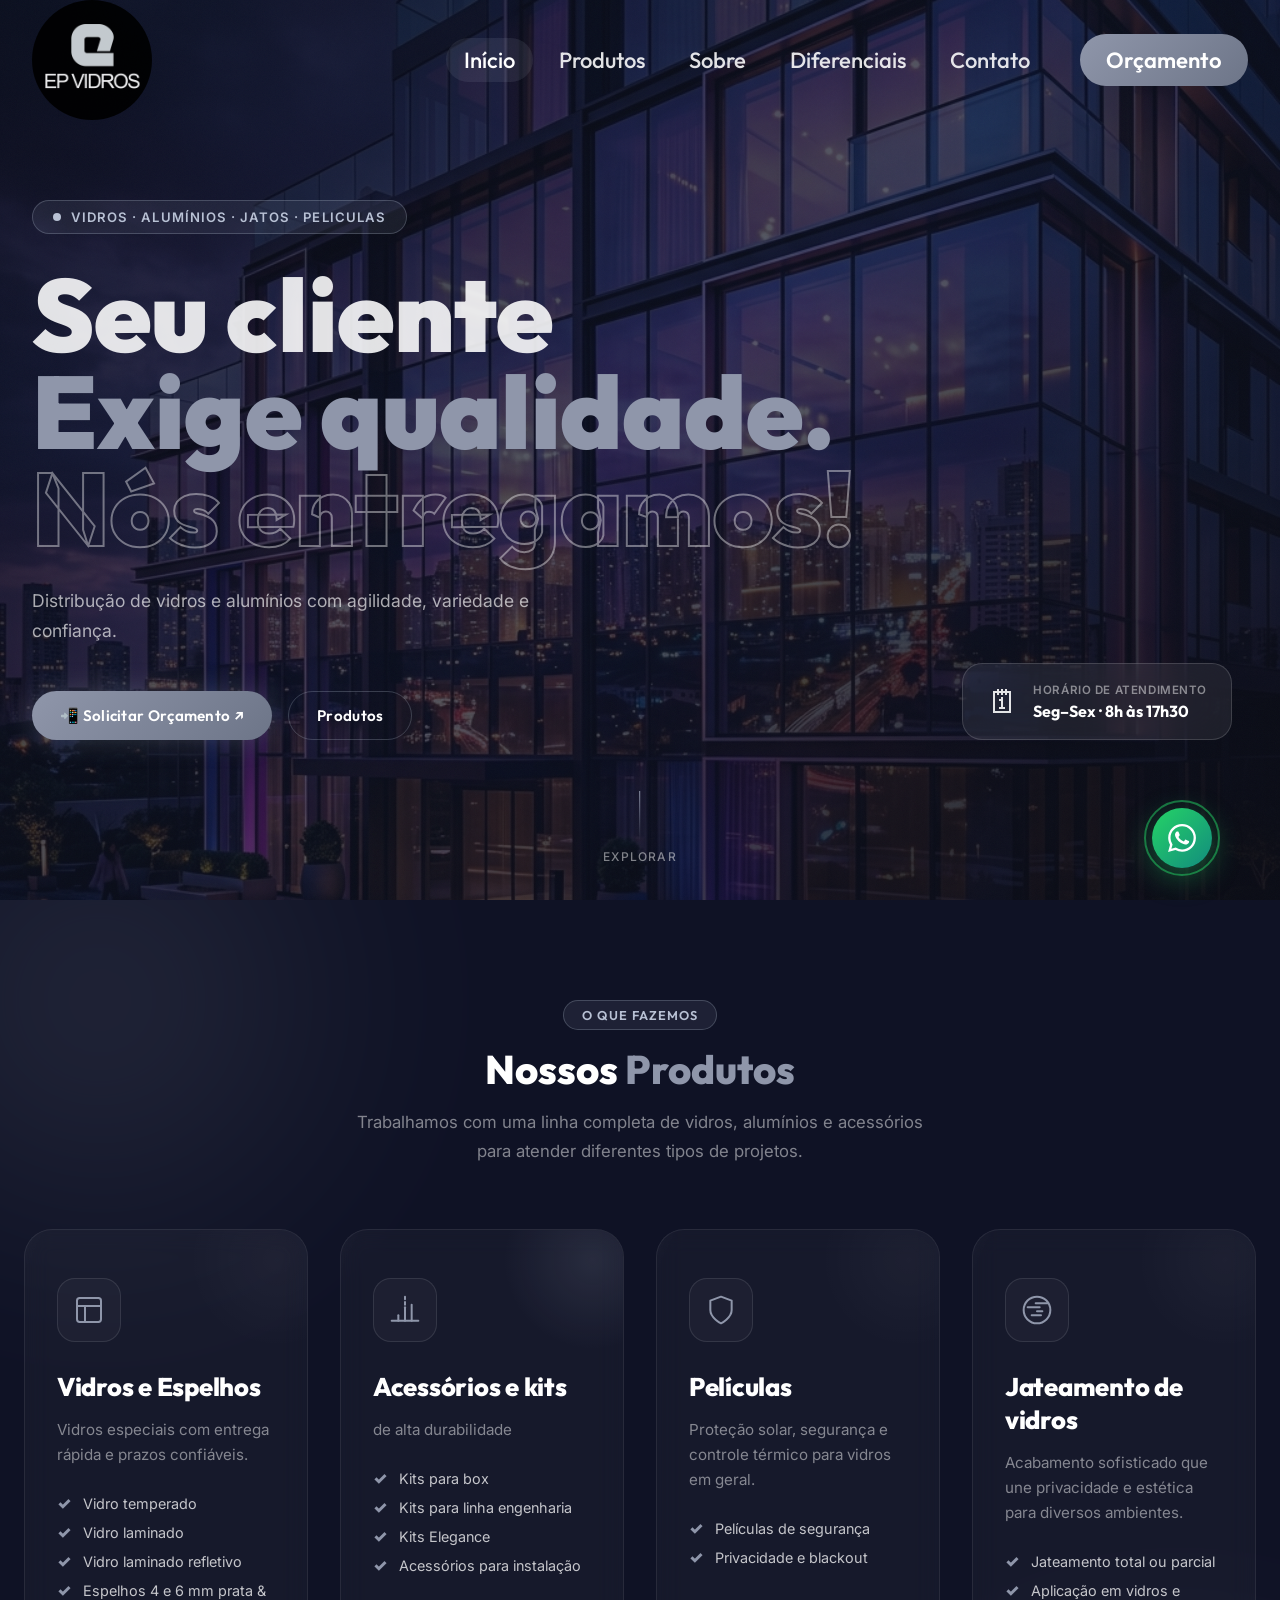
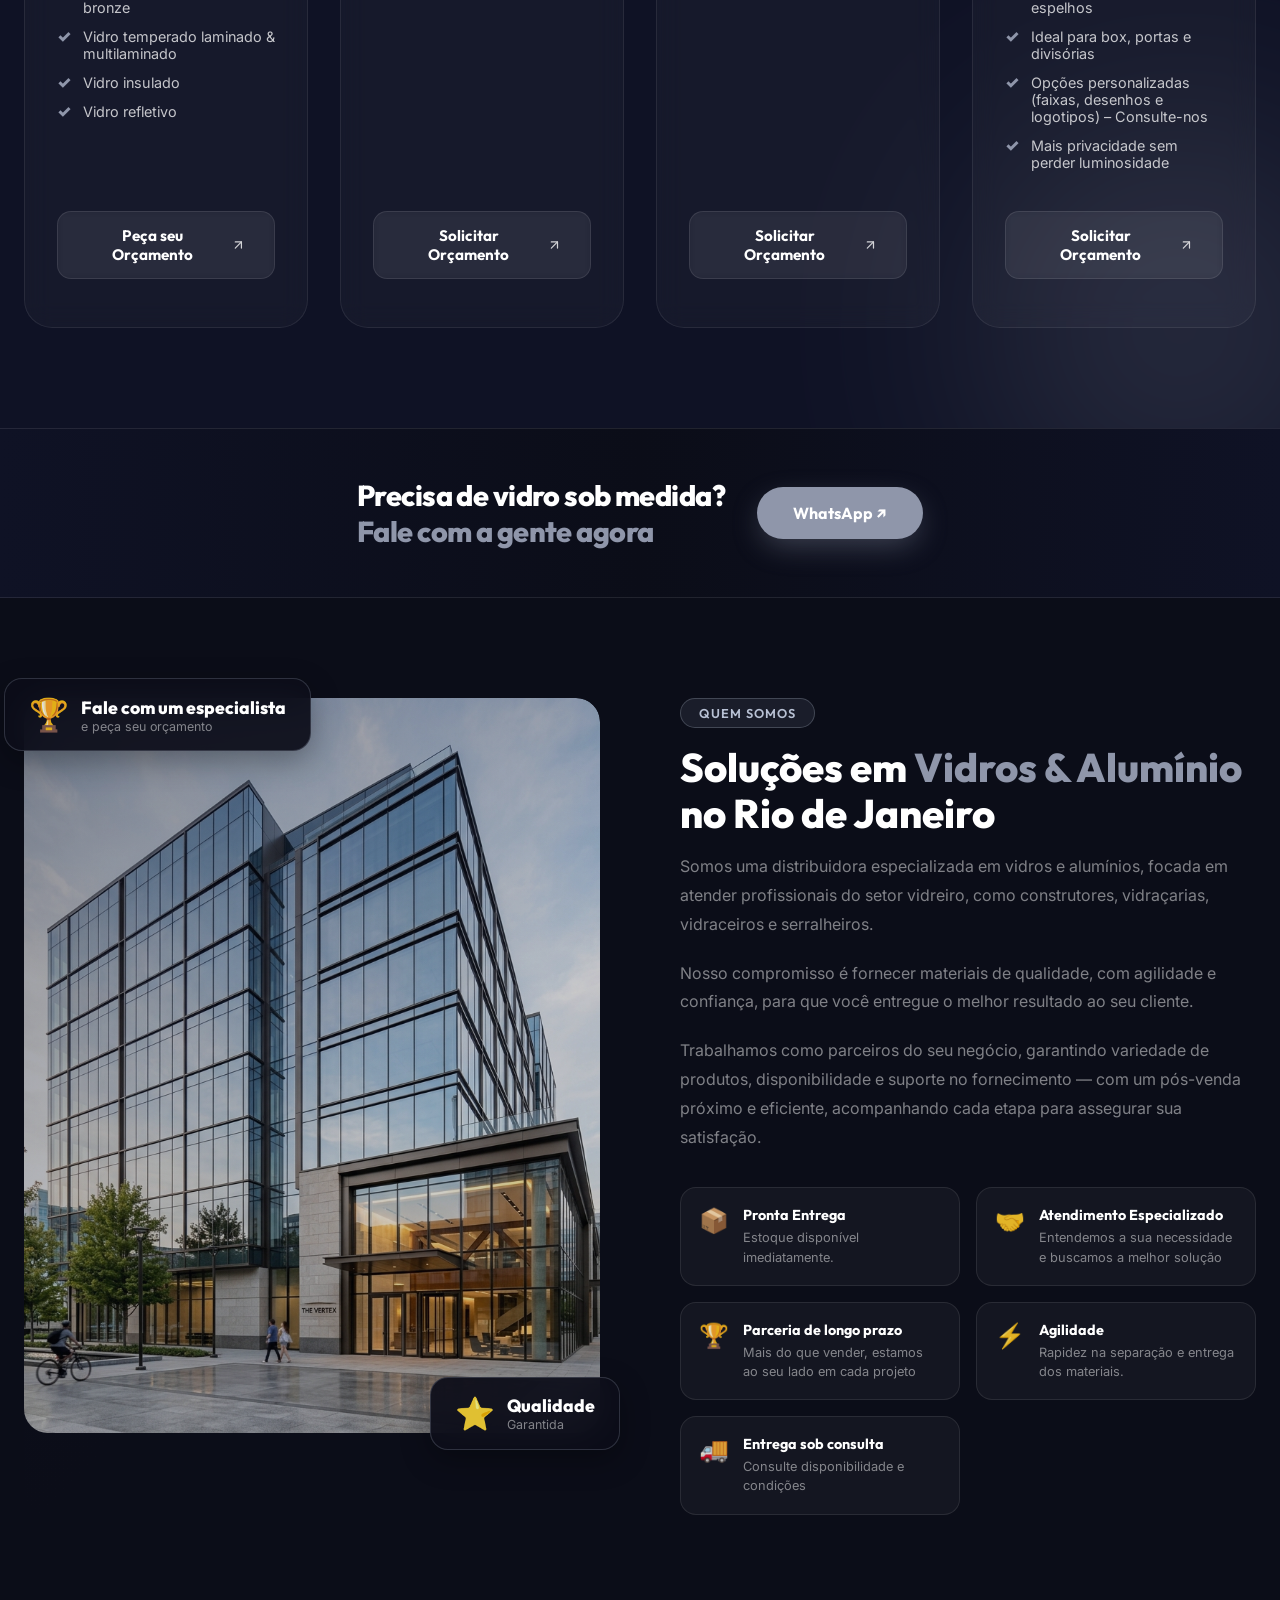
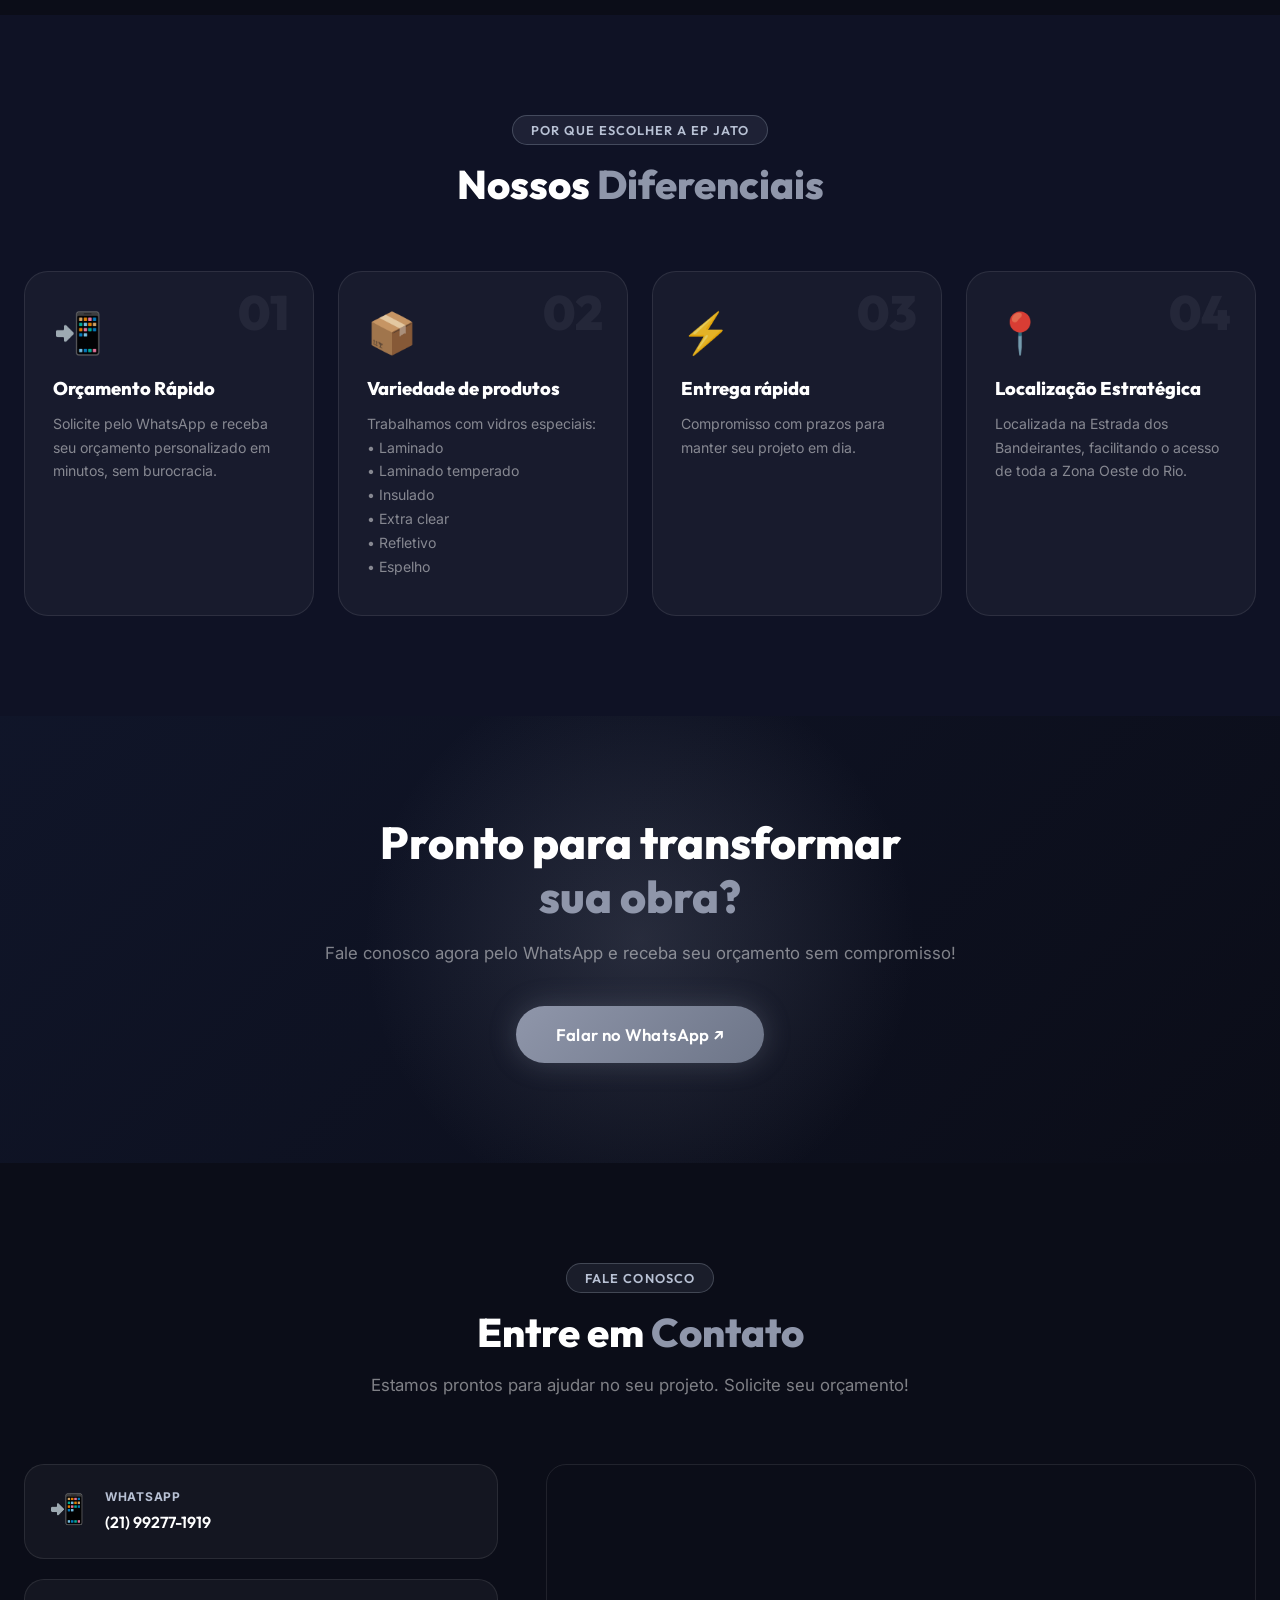
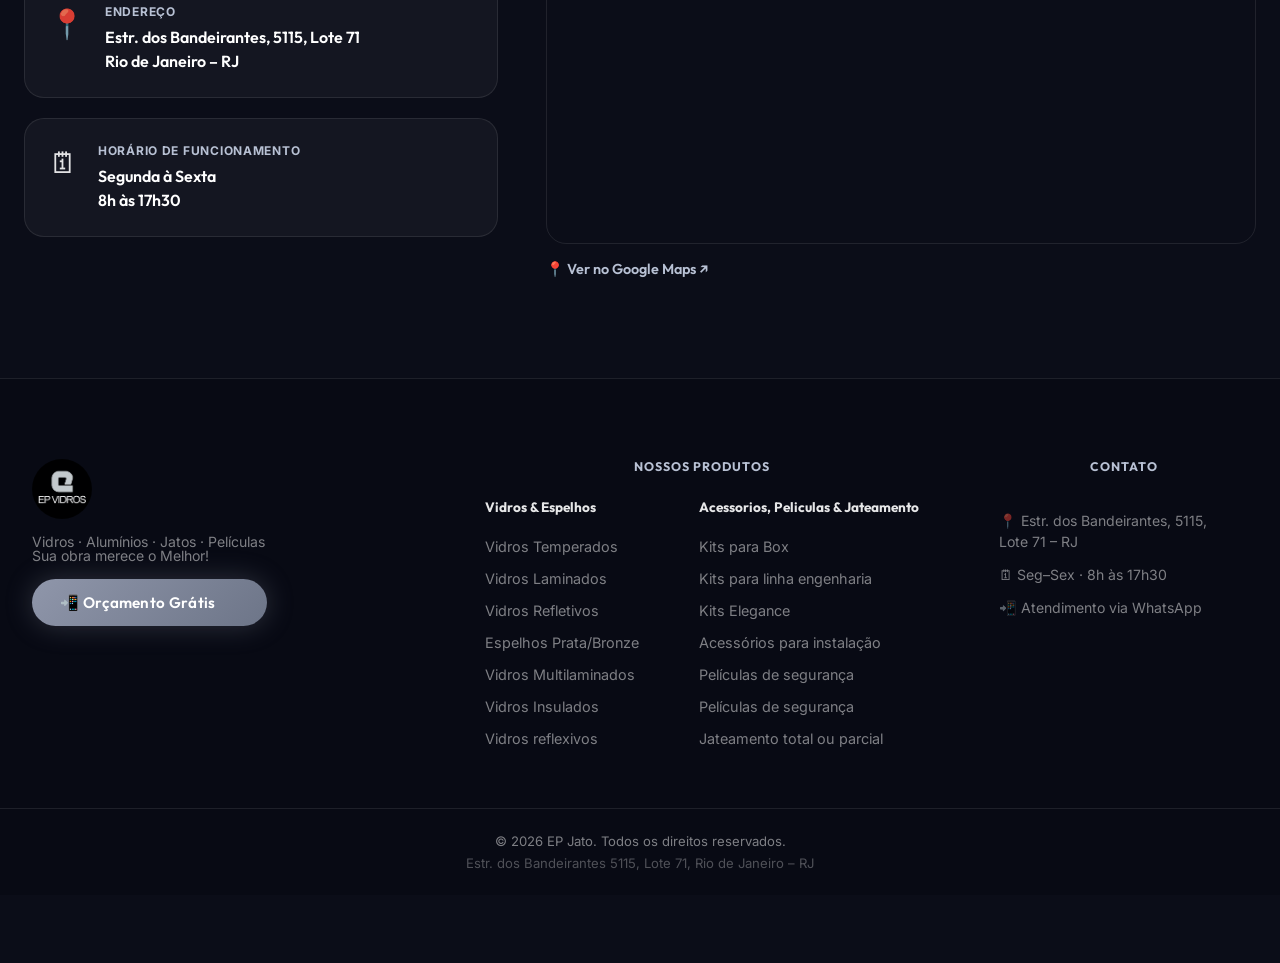
==== index.html @ 6199cfe4 "Update index.html" ====
<!DOCTYPE html>
<html lang="pt-BR">
<head>
  <meta charset="UTF-8" />
  <meta name="viewport" content="width=device-width, initial-scale=1.0" />
  <title>EP Jato | Vidros · Alumínio · Jatos – Rio de Janeiro</title>
  <meta name="description" content="EP Jato: especialistas em vidros, alumínio e jatos no Rio de Janeiro. Pronta entrega e orçamento sem compromisso. Sua obra merece o melhor!" />
  <meta name="keywords" content="vidros, jateamento, alumínio, EP Jato, Rio de Janeiro, Bandeirantes, vidraçaria, esquadria" />
  <link rel="preconnect" href="https://fonts.googleapis.com" />
  <link rel="preconnect" href="https://fonts.gstatic.com" crossorigin />
  <link href="https://fonts.googleapis.com/css2?family=Outfit:wght@300;400;500;600;700;800;900&family=Inter:wght@300;400;500;600&display=swap" rel="stylesheet" />
  <link rel="stylesheet" href="style.css" />
</head>
<body>

  <!-- ========== NAVBAR ========== -->
  <nav class="navbar" id="navbar">
    <div class="nav-container">
      <a href="#inicio" class="nav-logo" id="nav-logo-link">
        <img src="assets/logo.png" alt="EP Jato de Vidros" class="nav-logo-img" id="nav-logo-img" />
      </a>

      <ul class="nav-links" id="nav-links">
        <li><a href="#inicio" class="nav-link active" id="nav-inicio">Início</a></li>
        <li><a href="#servicos" class="nav-link" id="nav-servicos">Produtos</a></li>
        <li><a href="#sobre" class="nav-link" id="nav-sobre">Sobre</a></li>
        <li><a href="#diferenciais" class="nav-link" id="nav-diferenciais">Diferenciais</a></li>
        <li><a href="#contato" class="nav-link" id="nav-contato">Contato</a></li>
      </ul>

      <a href="https://wa.me/5521992771919?text=Olá!%20Gostaria%20de%20solicitar%20um%20orçamento." 
         class="btn-orcamento" id="btn-orcamento-nav" target="_blank" rel="noopener">
        Orçamento
      </a>

      <button class="hamburger" id="hamburger" aria-label="Abrir menu" aria-expanded="false">
        <span></span><span></span><span></span>
      </button>
    </div>
  </nav>

  <!-- Mobile Menu -->
  <div class="mobile-menu" id="mobile-menu" aria-hidden="true">
    <ul>
      <li><a href="#inicio" class="mobile-link" id="m-inicio">Início</a></li>
      <li><a href="#servicos" class="mobile-link" id="m-servicos">Serviços</a></li>
      <li><a href="#sobre" class="mobile-link" id="m-sobre">Sobre</a></li>
      <li><a href="#diferenciais" class="mobile-link" id="m-diferenciais">Diferenciais</a></li>
      <li><a href="#contato" class="mobile-link" id="m-contato">Contato</a></li>
    </ul>
  </div>

  <!-- ========== HERO ========== -->
  <section class="hero" id="inicio">
    <div class="hero-bg">
      <img src="assets/hero.png" alt="Fachada de vidro moderna" class="hero-img" id="hero-bg-img" />
      <div class="hero-overlay"></div>
      <div class="hero-grain"></div>
    </div>

    <!-- Hero Content -->
    <div class="hero-content">
      <div class="hero-tag" id="hero-tag">
        <span class="tag-dot"></span>
        Vidros · Alumínios · Jatos · Peliculas
      </div>

      <h1 class="hero-title" id="hero-title">
        <span class="hero-title__line">Seu cliente</span>
        <span class="hero-title__line hero-title__line--accent">Exige qualidade.</span>
        <span class="hero-title__line hero-title__line--outline">Nós entregamos!</span>
      </h1>

      <p class="hero-sub" id="hero-sub">
        Distribução de vidros e alumínios com agilidade, variedade e confiança.
      </p>

      <div class="hero-actions" id="hero-actions">
        <a href="https://wa.me/5521992771919?text=Olá!%20Gostaria%20de%20solicitar%20um%20orçamento." 
           class="btn btn--primary" id="btn-hero-orcamento" target="_blank" rel="noopener">
          📲 Solicitar Orçamento ↗
        </a>
        <a href="#servicos" class="btn btn--ghost" id="btn-hero-servicos">
          Produtos
        </a>
      </div>
          <!-- Floating Cards -->

    <div class="float-card float-card--br" id="float-card-hours">
      <span class="float-card__icon">🗓</span>
      <div>
        <p class="float-card__label">Horário de Atendimento</p>
        <p class="float-card__value">Seg–Sex · 8h às 17h30</p>
      </div>
    </div>

    </div>

    <!-- Scroll indicator -->
    <div class="scroll-indicator" id="scroll-indicator" aria-hidden="true">
      <div class="scroll-indicator__line"></div>
      <span>Explorar</span>
    </div>
  </section>
  <!-- ========== SERVIÇOS ========== -->
  <section class="section services" id="servicos">
    <div class="section-container">
      <div class="section-header" id="services-header">
        <span class="section-tag">O Que Fazemos</span>
        <h2 class="section-title">Nossos <span class="text-accent">Produtos</span></h2>
        <p class="section-sub">Trabalhamos com uma linha completa de vidros, alumínios e acessórios para atender diferentes tipos de projetos.</p>
      </div>

      <div class="services-grid" id="services-grid">

        <div class="service-card" id="service-vidros">
          <div class="service-card__shine"></div>
          <div class="service-card__glow"></div>
          <div class="service-card__icon-wrap">
            <svg class="service-card__icon-svg" viewBox="0 0 24 24" fill="none" stroke="currentColor" stroke-width="1.5" stroke-linecap="round" stroke-linejoin="round">
              <rect x="3" y="3" width="18" height="18" rx="2" ry="2"></rect>
              <line x1="3" y1="9" x2="21" y2="9"></line>
              <line x1="9" y1="21" x2="9" y2="9"></line>
            </svg>
          </div>
          <h3 class="service-card__title">Vidros e Espelhos</h3>
          <p class="service-card__desc">
            Vidros especiais com entrega rápida e prazos confiáveis.
          </p>
          <ul class="service-card__list">
            <li>Vidro temperado</li>
            <li>Vidro laminado</li>
            <li>Vidro laminado refletivo</li>
            <li>Espelhos 4 e 6 mm prata & bronze</li>
            <li>Vidro temperado laminado & multilaminado</li>
            <li>Vidro insulado</li>
            <li>Vidro refletivo</li>
          </ul>
          <a href="https://wa.me/5521992771919?text=Olá!%20Tenho%20interesse%20em%20vidros." 
             class="service-card__link" id="link-vidros" target="_blank" rel="noopener">
            Peça seu Orçamento 
            <svg width="16" height="16" viewBox="0 0 24 24" fill="none" stroke="currentColor" stroke-width="2" stroke-linecap="round" stroke-linejoin="round"><line x1="7" y1="17" x2="17" y2="7"></line><polyline points="7 7 17 7 17 17"></polyline></svg>
          </a>
        </div>

        <div class="service-card service-card" id="service-aluminio">
          <div class="service-card__shine"></div>
          <div class="service-card__glow service-card__glow--purple"></div>
          <div class="service-card__icon-wrap">
            <svg class="service-card__icon-svg" viewBox="0 0 24 24" fill="none" stroke="currentColor" stroke-width="1.5" stroke-linecap="round" stroke-linejoin="round">
              <path d="M2 20h20"></path>
              <path d="M7 20v-4"></path>
              <path d="M12 20v-8"></path>
              <path d="M17 20V8"></path>
              <path d="M12 4V2"></path>
              <path d="M12 8V6"></path>
              <path d="M12 12v-2"></path>
            </svg>
          </div>
          <h3 class="service-card__title">Acessórios e kits</h3>  
          <p class="service-card__desc">
           de alta durabilidade
          </p>
          <ul class="service-card__list">
            <li>Kits para box</li>
            <li>Kits para linha engenharia</li>
            <li>Kits Elegance</li>
            <li>Acessórios para instalação</li>
          </ul>
          <a href="https://wa.me/5521992771919?text=Olá!%20Tenho%20interesse%20em%20alumínio." 
             class="service-card__link" id="link-aluminio" target="_blank" rel="noopener">
            Solicitar Orçamento
            <svg width="16" height="16" viewBox="0 0 24 24" fill="none" stroke="currentColor" stroke-width="2" stroke-linecap="round" stroke-linejoin="round"><line x1="7" y1="17" x2="17" y2="7"></line><polyline points="7 7 17 7 17 17"></polyline></svg>
          </a>
        </div>
        
        <div class="service-card" id="service-peliculas">
          <div class="service-card__shine"></div>
          <div class="service-card__glow"></div>
          <div class="service-card__icon-wrap">
            <svg class="service-card__icon-svg" viewBox="0 0 24 24" fill="none" stroke="currentColor" stroke-width="1.5" stroke-linecap="round" stroke-linejoin="round">
              <path d="M12 22s8-4 8-10V5l-8-3-8 3v7c0 6 8 10 8 10z"></path>
            </svg>
          </div>
          <h3 class="service-card__title">Películas</h3>
          <p class="service-card__desc">
            Proteção solar, segurança e controle térmico para vidros em geral.
          </p>
          <ul class="service-card__list">
            <li>Películas de segurança</li>
            <li>Privacidade e blackout</li>
          </ul>
          <a href="https://wa.me/5521992771919?text=Olá!%20Tenho%20interesse%20em%20peliculas." 
             class="service-card__link" id="link-peliculas" target="_blank" rel="noopener">
            Solicitar Orçamento
            <svg width="16" height="16" viewBox="0 0 24 24" fill="none" stroke="currentColor" stroke-width="2" stroke-linecap="round" stroke-linejoin="round"><line x1="7" y1="17" x2="17" y2="7"></line><polyline points="7 7 17 7 17 17"></polyline></svg>
          </a>
        </div>

        <div class="service-card" id="service-jateamento">
          <div class="service-card__shine"></div>
          <div class="service-card__glow"></div>
          <div class="service-card__icon-wrap">
            <svg class="service-card__icon-svg" viewBox="0 0 24 24" fill="none" stroke="currentColor" stroke-width="1.5" stroke-linecap="round" stroke-linejoin="round">
              <path d="M20 7h-9m3 3H5m11 3h-4M8 16h7"></path>
              <circle cx="12" cy="12" r="10"></circle>
            </svg>
          </div>
          <h3 class="service-card__title">Jateamento de vidros</h3>
          <p class="service-card__desc">
            Acabamento sofisticado que une privacidade e estética para diversos ambientes.
          </p>
          <ul class="service-card__list">
            <li>Jateamento total ou parcial</li>
            <li>Aplicação em vidros e espelhos</li>
            <li>Ideal para box, portas e divisórias</li>
            <li>Opções personalizadas (faixas, desenhos e logotipos) – Consulte-nos</li>
            <li>Mais privacidade sem perder luminosidade</li>
          </ul>
          <a href="https://wa.me/5521992771919?text=Olá!%20Tenho%20interesse%20em%20jateamento%20de%20vidros." 
             class="service-card__link" id="link-jateamento" target="_blank" rel="noopener">
            Solicitar Orçamento
            <svg width="16" height="16" viewBox="0 0 24 24" fill="none" stroke="currentColor" stroke-width="2" stroke-linecap="round" stroke-linejoin="round"><line x1="7" y1="17" x2="17" y2="7"></line><polyline points="7 7 17 7 17 17"></polyline></svg>
          </a>
        </div>
      </div>
    </div>
  </section>
  
  <!-- ========== MINI CTA ========== -->
  <section class="mini-cta" id="mini-cta">
    <div class="mini-cta-container">
      <div class="mini-cta-content">
        <h3 class="mini-cta-text">Precisa de vidro sob medida? <span class="text-highlight"><br>Fale com a gente agora</span></h3>
        <a href="https://wa.me/5521992771919?text=Olá!%20Gostaria%20de%20solicitar%20um%20orçamento%20para%20vidro%20sob%20medida." 
           class="btn-cta-mini" id="open-whatsapp-cta" target="_blank" rel="noopener">
          WhatsApp ↗
        </a>
      </div>
    </div>
  </section>

  <!-- ========== SOBRE ========== -->
  <section class="section about" id="sobre">
    <div class="section-container about-grid">

      <div class="about-visual" id="about-visual">
        <div class="about-img-wrap">
          <img src="assets/about_premium.png" alt="Alumínio e vidros EP Jato Premium" class="about-img" id="about-img" />
          <div class="about-img-overlay"></div>
        </div>
        <div class="about-badge-1" id="about-badge-1">
          <span class="about-badge__icon">🏆</span>
          <div>
            <p class="about-badge__value">Fale com um especialista</p>
            <p class="about-badge__label">e peça seu orçamento</p>
          </div>
        </div>
        <div class="about-badge-2" id="about-badge-2">
          <span class="about-badge__icon">⭐</span>
          <div>
            <p class="about-badge__value">Qualidade</p>
            <p class="about-badge__label">Garantida</p>
          </div>
        </div>
      </div>

      <div class="about-content" id="about-content">
        <span class="section-tag">Quem Somos</span>
        <h2 class="section-title">Soluções em <span class="text-accent">Vidros & Alumínio</span> no Rio de Janeiro</h2>
        <p class="about-text">
          Somos uma distribuidora especializada em vidros e alumínios, focada em atender profissionais do setor vidreiro, como construtores, vidraçarias, vidraceiros e serralheiros.
        </p>
        <p class="about-text">
          Nosso compromisso é fornecer materiais de qualidade, com agilidade e confiança, para que você entregue o melhor resultado ao seu cliente.
        </p>
        <p class="about-text">
          Trabalhamos como parceiros do seu negócio, garantindo variedade de produtos, disponibilidade e suporte no fornecimento — com um pós-venda próximo e eficiente, acompanhando cada etapa para assegurar sua satisfação.
        </p>

        <div class="about-features" id="about-features">
          <div class="about-feature" id="feat-entrega">
            <span class="about-feature__icon">📦</span>
            <div>
              <p class="about-feature__title">Pronta Entrega</p>
              <p class="about-feature__desc">Estoque disponível imediatamente.</p>
            </div>
          </div>
          <div class="about-feature" id="feat-atendimento">
            <span class="about-feature__icon">🤝</span>
            <div>
              <p class="about-feature__title">Atendimento Especializado</p>
              <p class="about-feature__desc">Entendemos a sua necessidade e buscamos a melhor solução</p>
            </div>
          </div>
          <div class="about-feature" id="feat-qualidade">
            <span class="about-feature__icon">🏆</span>
            <div>
              <p class="about-feature__title">Parceria de longo prazo</p>
              <p class="about-feature__desc">Mais do que vender, estamos ao seu lado em cada projeto</p>
            </div>
          </div>
          <div class="about-feature" id="feat-rapidez">
            <span class="about-feature__icon">⚡</span>
            <div>
              <p class="about-feature__title">Agilidade</p>
              <p class="about-feature__desc">Rapidez na separação e entrega dos materiais.</p>
            </div>
          </div>
          <div class="about-feature" id="feat-consulta">
            <span class="about-feature__icon">🚚</span>
            <div>
              <p class="about-feature__title">Entrega sob consulta</p>
              <p class="about-feature__desc">Consulte disponibilidade e condições</p>
            </div>
          </div>
        </div>
      </div>

    </div>
  </section>

  </section>

  <!-- ========== DIFERENCIAIS ========== -->
  <section class="section differentials" id="diferenciais">
    <div class="section-container">
      <div class="section-header" id="diff-header">
        <span class="section-tag">Por Que Escolher a EP Jato</span>
        <h2 class="section-title">Nossos <span class="text-accent">Diferenciais</span></h2>
      </div>

      <div class="diff-grid" id="diff-grid">

        <div class="diff-card" id="diff-orcamento">
          <div class="diff-card__number">01</div>
          <div class="diff-card__icon">📲</div>
          <h3 class="diff-card__title">Orçamento Rápido</h3>
          <p class="diff-card__desc">Solicite pelo WhatsApp e receba seu orçamento personalizado em minutos, sem burocracia.</p>
        </div>

        <div class="diff-card" id="diff-entrega">
          <div class="diff-card__number">02</div>
          <div class="diff-card__icon">📦</div>
          <h3 class="diff-card__title">Variedade de produtos</h3>
          <p class="diff-card__desc">Trabalhamos com vidros especiais:<br>• Laminado<br>• Laminado temperado<br>• Insulado<br>• Extra clear<br>• Refletivo<br>• Espelho</p>
        </div>

        <div class="diff-card" id="diff-tecnica">
          <div class="diff-card__number">03</div>
          <div class="diff-card__icon">⚡</div>
          <h3 class="diff-card__title">Entrega rápida</h3>
          <p class="diff-card__desc">Compromisso com prazos para manter seu projeto em dia.</p>
        </div>

        <div class="diff-card" id="diff-localizacao">
          <div class="diff-card__number">04</div>
          <div class="diff-card__icon">📍</div>
          <h3 class="diff-card__title">Localização Estratégica</h3>
          <p class="diff-card__desc">Localizada na Estrada dos Bandeirantes, facilitando o acesso de toda a Zona Oeste do Rio.</p>
        </div>

      </div>
    </div>
  </section>

  <!-- ========== CTA BAND ========== -->
  <section class="cta-band" id="cta-band">
    <div class="cta-band__glow" aria-hidden="true"></div>
    <div class="cta-band__content">
      <h2 class="cta-band__title">Pronto para transformar <span class="text-accent"><br>sua obra?</span></h2>
      <p class="cta-band__sub">Fale conosco agora pelo WhatsApp e receba seu orçamento sem compromisso!</p>
      <a href="https://wa.me/5521992771919?text=Olá!%20Gostaria%20de%20solicitar%20um%20orçamento." 
         class="btn btn--primary btn--lg" id="btn-cta" target="_blank" rel="noopener">
        Falar no WhatsApp ↗
      </a>
    </div>
  </section>

  <!-- ========== CONTATO ========== -->
  <section class="section contact" id="contato">
    <div class="section-container">
      <div class="section-header" id="contact-header">
        <span class="section-tag">Fale Conosco</span>
        <h2 class="section-title">Entre em <span class="text-accent">Contato</span></h2>
        <p class="section-sub">Estamos prontos para ajudar no seu projeto. Solicite seu orçamento!</p>
      </div>

      <div class="contact-grid" id="contact-grid">

        <div class="contact-info" id="contact-info">

          <div class="contact-item" id="contact-whatsapp">
            <div class="contact-item__icon">📲</div>
            <div class="contact-item__content">
              <p class="contact-item__label">WhatsApp</p>
              <a href="https://wa.me/5521992771919" class="contact-item__value" target="_blank" rel="noopener">
                (21) 99277-1919
              </a>
            </div>
          </div>

          <div class="contact-item" id="contact-address">
            <div class="contact-item__icon">📍</div>
            <div class="contact-item__content">
              <p class="contact-item__label">Endereço</p>
              <address class="contact-item__value" style="font-style:normal;">
                Estr. dos Bandeirantes, 5115, Lote 71<br/>
                Rio de Janeiro – RJ
              </address>
            </div>
          </div>

          <div class="contact-item" id="contact-hours">
            <div class="contact-item__icon">🗓</div>
            <div class="contact-item__content">
              <p class="contact-item__label">Horário de Funcionamento</p>
              <p class="contact-item__value">Segunda à Sexta<br/>8h às 17h30</p>
            </div>
          </div>

        </div>

        <div class="contact-map" id="contact-map">
          <div class="map-container">
            <iframe 
              src="https://www.google.com/maps/embed?pb=!1m18!1m12!1m3!1d3676.987!2d-43.4251!3d-22.9321!2m3!1f0!2f0!3f0!3m2!1i1024!2i768!4f13.1!3m3!1m2!1s0x9bde17b5c7000001%3A0x0!2sEstr.%20dos%20Bandeirantes%2C%205115%2C%20Rio%20de%20Janeiro!5e0!3m2!1spt-BR!2sbr!4v1680000000000!5m2!1spt-BR!2sbr"
              width="100%" 
              height="100%" 
              style="border:0;"
              allowfullscreen="" 
              loading="lazy" 
              referrerpolicy="no-referrer-when-downgrade"
              title="Localização EP Jato"
              id="google-map">
            </iframe>
          </div>
          <a href="https://maps.google.com/?q=Estrada+dos+Bandeirantes+5115+Rio+de+Janeiro" 
             class="map-link" id="map-link" target="_blank" rel="noopener">
            📍 Ver no Google Maps ↗
          </a>
        </div>

      </div>
    </div>
  </section>

  <!-- ========== FOOTER ========== -->
  <footer class="footer" id="footer">
    <div class="footer-container">
      <div class="footer-brand" id="footer-brand">
        <a href="#inicio" class="nav-logo footer-logo" id="footer-logo">
          <img src="assets/logo.png" alt="EP Jato de Vidros" class="nav-logo-img footer-logo-img" />
        </a>
        <p class="footer-tagline">Vidros · Alumínios · Jatos · Películas<br/>Sua obra merece o Melhor!</p>
        <a href="https://wa.me/5521992771919?text=Olá!%20Gostaria%20de%20solicitar%20um%20orçamento." 
           class="btn-footer" id="btn-footer-orcamento" target="_blank" rel="noopener">
          📲 Orçamento Grátis
        </a>
      </div>

      <div class="footer-links" id="footer-links">
        <h4 class="footer-links__title">Nossos Produtos</h4>
        <div class="footer-lists-container">
          <ul>
            <li class="footer-list-header">Vidros & Espelhos</li>
            <li><a href="#servicos">Vidros Temperados</a></li>
            <li><a href="#servicos">Vidros Laminados</a></li>
            <li><a href="#servicos">Vidros Refletivos</a></li>
            <li><a href="#servicos">Espelhos Prata/Bronze</a></li>
            <li><a href="#servicos">Vidros Multilaminados</a></li>
            <li><a href="#servicos">Vidros Insulados</a></li>
            <li><a href="#servicos">Vidros reflexivos</a></li>
          </ul>
          <ul>
            <li class="footer-list-header">Acessorios, Peliculas & Jateamento</li>
            <li><a href="#servicos">Kits para Box</a></li>
            <li><a href="#servicos">Kits para linha engenharia</a></li>
            <li><a href="#servicos">Kits Elegance</a></li>
            <li><a href="#servicos">Acessórios para instalação</a></li>
            <li><a href="#servicos">Películas de segurança</a></li>
            <li><a href="#servicos">Películas de segurança</a></li>
            <li><a href="#servicos">Jateamento total ou parcial</a></li>
            
          </ul>
        </div>
      </div>

      <div class="footer-contact" id="footer-contact">
        <h4 class="footer-links__title">Contato</h4>
        <p>📍 Estr. dos Bandeirantes, 5115, <br>Lote 71 – RJ</p>
        <p>🗓 Seg–Sex · 8h às 17h30</p>
        <p>📲 Atendimento via WhatsApp</p>
      </div>
    </div>

    <div class="footer-bottom" id="footer-bottom">
      <p>© <span id="footer-year">2025</span> EP Jato. Todos os direitos reservados.</p>
      <p class="footer-bottom__sub">Estr. dos Bandeirantes 5115, Lote 71, Rio de Janeiro – RJ</p>
    </div>
  </footer>

  <!-- WhatsApp floating button -->
  <a href="https://wa.me/5521992771919?text=Olá!%20Gostaria%20de%20solicitar%20um%20orçamento."
     class="whatsapp-float" id="whatsapp-float" target="_blank" rel="noopener" aria-label="Falar no WhatsApp" style="position : sticky ;">
    <svg viewBox="0 0 24 24" fill="currentColor" width="28" height="28">
      <path d="M17.472 14.382c-.297-.149-1.758-.867-2.03-.967-.273-.099-.471-.148-.67.15-.197.297-.767.966-.94 1.164-.173.199-.347.223-.644.075-.297-.15-1.255-.463-2.39-1.475-.883-.788-1.48-1.761-1.653-2.059-.173-.297-.018-.458.13-.606.134-.133.298-.347.446-.52.149-.174.198-.298.298-.497.099-.198.05-.371-.025-.52-.075-.149-.669-1.612-.916-2.207-.242-.579-.487-.5-.669-.51-.173-.008-.371-.01-.57-.01-.198 0-.52.074-.792.372-.272.297-1.04 1.016-1.04 2.479 0 1.462 1.065 2.875 1.213 3.074.149.198 2.096 3.2 5.077 4.487.709.306 1.262.489 1.694.625.712.227 1.36.195 1.871.118.571-.085 1.758-.719 2.006-1.413.248-.694.248-1.289.173-1.413-.074-.124-.272-.198-.57-.347m-5.421 7.403h-.004a9.87 9.87 0 01-5.031-1.378l-.361-.214-3.741.982.998-3.648-.235-.374a9.86 9.86 0 01-1.51-5.26c.001-5.45 4.436-9.884 9.888-9.884 2.64 0 5.122 1.03 6.988 2.898a9.825 9.825 0 012.893 6.994c-.003 5.45-4.437 9.884-9.885 9.884m8.413-18.297A11.815 11.815 0 0012.05 0C5.495 0 .16 5.335.157 11.892c0 2.096.547 4.142 1.588 5.945L.057 24l6.305-1.654a11.882 11.882 0 005.683 1.448h.005c6.554 0 11.89-5.335 11.893-11.893a11.821 11.821 0 00-3.48-8.413z"/>
    </svg>
  </a>

  <script src="script.js"></script>
</body>
</html>
---- style.css ----
/* ============================================================
   EP VIDROS — style.css
   Design System: Dark Navy · Steel Silver · Glassmorphism
   ============================================================ */

/* ---- RESET & BASE ---- */
*, *::before, *::after { box-sizing: border-box; margin: 0; padding: 0; }

:root {
  /* Colors — Inspired by EP Jato Logo */
  --clr-bg:        #0b0d18;    /* dark navy, matches logo bg */
  --clr-bg-2:      #0f1225;    /* slightly lighter navy */
  --clr-bg-card:   rgba(255,255,255,0.04);
  --clr-border:    rgba(255,255,255,0.09);
  --clr-purple:    #8f96aa;    /* steel silver — primary accent */
  --clr-purple-2:  #6d7588;    /* darker steel */
  --clr-violet:    #b8c1d4;    /* light silver — highlight */
  --clr-pink:      #d8dfe9;    /* frost white-silver */
  --clr-white:     #ffffff;
  --clr-text:      rgba(255,255,255,0.88);
  --clr-muted:     rgba(255,255,255,0.48);

  /* Typography */
  --font-display: 'Outfit', sans-serif;
  --font-body:    'Inter', sans-serif;
  --font-small-size: 16px;
  --font-medium-size: 18px;
  --font-large-size: 20px;
  --font-xlarge-size: 22px;
  --font-xxlarge-size: 24px;
  --font-xxxlarge-size: 26px;
  --font-xxxxlarge-size: 28px;
  --font-xxxxxlarge-size: 30px;
  --font-xxxxxxlarge-size: 32px;
  /* Spacing */
  --section-py: 100px;
  --max-w: 1280px;

  /* Effects */
  --blur: blur(18px);
  --ease: cubic-bezier(0.25, 0.46, 0.45, 0.94);

  /* Navbar height — aumentada */
  --nav-h: 120px;
}

html { scroll-behavior: smooth; }

body {
  background: var(--clr-bg);
  color: var(--clr-text);
  font-family: var(--font-body);
  overflow-x: hidden;
}

img { display: block; max-width: 100%; }
a  { text-decoration: none; color: inherit; }
ul { list-style: none; }
address { font-style: normal; }
/* ---- SCROLLBAR ---- */
::-webkit-scrollbar { width: 6px; }
::-webkit-scrollbar-track { background: var(--clr-bg); }
::-webkit-scrollbar-thumb { background: var(--clr-purple); border-radius: 3px; }

/* ---- BUTTONS ---- */
.btn {
  display: inline-flex;
  align-items: center;
  gap: 8px;
  padding: 14px 28px;
  border-radius: 50px;
  font-family: var(--font-display);
  font-weight: 600;
  font-size: 0.95rem;
  letter-spacing: 0.02em;
  transition: transform 0.2s var(--ease), box-shadow 0.2s var(--ease), background 0.2s;
  border: none;
}
.btn--primary {
  background: linear-gradient(135deg, var(--clr-purple), var(--clr-purple-2));
  color: #fff;
  box-shadow: 0 0 28px rgba(143,150,170,0.28);
}
.btn--primary:hover {
  transform: translateY(-3px) scale(1.03);
  box-shadow: 0 0 48px rgba(184,193,212,0.4);
}
.btn--ghost {
  background: transparent;
  color: var(--clr-white);
  border: 1.5px solid rgba(184,193,212,0.25);
  backdrop-filter: var(--blur);
}
.btn--ghost:hover {
  border-color: var(--clr-purple);
  background: rgba(143,150,170,0.1);
  transform: translateY(-2px);
}
.btn--lg { padding: 18px 40px; font-size: 1.05rem; }

/* ---- SECTION COMMON ---- */
.section { padding: var(--section-py) 0; }

.section-container {
  max-width: var(--max-w);
  margin: 0 auto;
  padding: 0 24px;
}

.section-header {
  text-align: center;
  margin-bottom: 64px;
}

.section-tag {
  display: inline-block;
  padding: 6px 18px;
  background: rgba(143,150,170,0.12);
  border: 1px solid rgba(184,193,212,0.25);
  border-radius: 50px;
  font-family: var(--font-display);
  font-size: 0.8rem;
  font-weight: 600;
  color: var(--clr-violet);
  letter-spacing: 0.08em;
  text-transform: uppercase;
  margin-bottom: 16px;
}

.section-title {
  font-family: var(--font-display);
  font-size: 40px;
  font-weight: 800;
  line-height: 1.15;
  color: var(--clr-white);
  margin-bottom: 16px;
}

.section-sub {
  font-size: 1.05rem;
  color: var(--clr-muted);
  max-width: 580px;
  margin: 0 auto;
  line-height: 1.7;
}

.text-accent { color: var(--clr-purple); }

/* ============================================================
   NAVBAR
   ============================================================ */
.navbar {
  position: fixed;
  top: 0; left: 0; right: 0;
  z-index: 900;
  height: var(--nav-h);
  transition: background 0.3s, box-shadow 0.3s, backdrop-filter 0.3s;
}
.navbar.scrolled {
  background: rgba(11,13,24,0.92);
  backdrop-filter: var(--blur);
  box-shadow: 0 1px 0 var(--clr-border);
}
.nav-container {
  max-width: var(--max-w);
  margin: 0 auto;
  padding: 0 32px;
  height: 100%;
  display: flex;
  align-items: center;
  gap: 32px;
}
.nav-logo {
  display: flex;
  align-items: center;
  gap: 0;
  flex-shrink: 0;
  text-decoration: none;
}
.nav-logo-img {
  border-radius: 50%;
  opacity: 0.9;
  height: 120px;
  width: auto;
  object-fit: contain;
  display: block;
  filter: brightness(1.05);
  transition: filter 0.2s, transform 0.2s;
}
.nav-logo:hover .nav-logo-img {
  filter: brightness(1.2);
  transform: scale(1.04);
}
/* fallback se a imagem não carregar */
.logo-icon { display: none; }
.logo-text { display: none; }

.nav-links {
  display: flex;
  align-items: center;
  gap: 8px;
  margin-left: auto;
}
.nav-link {
  padding: 8px 18px;
  border-radius: 50px;
  font-family: var(--font-display);
  font-size: var(--font-xlarge-size);
  font-weight: 500;
  color: white);
  transition: color 0.2s, background 0.2s;
}
.nav-link:hover, .nav-link.active {
  color: var(--clr-white);
  background: rgba(184,193,212,0.1);
}

.btn-orcamento {
  display: inline-flex;
  align-items: center;
  gap: 6px;
  padding: 12px 26px;
  background: linear-gradient(135deg, var(--clr-purple), var(--clr-purple-2));
  border-radius: 50px;
  font-family: var(--font-display);
  font-size: var(--font-xlarge-size);
  font-weight: 600;
  color: #fff;
  transition: transform 0.2s, box-shadow 0.2s;
  white-space: nowrap;
}
.btn-orcamento:hover {
  transform: translateY(-2px);
  box-shadow: 0 0 30px rgba(143,150,170,0.45);
}

.hamburger {
  display: none;
  flex-direction: column;
  gap: 5px;
  background: none;
  border: none;

  padding: 8px;
  margin-left: auto;
}
.hamburger span {
  display: block;
  width: 24px;
  height: 2px;
  background: var(--clr-white);
  border-radius: 2px;
  transition: transform 0.3s, opacity 0.3s;
}
.hamburger.open span:nth-child(1) { transform: translateY(7px) rotate(45deg); }
.hamburger.open span:nth-child(2) { opacity: 0; }
.hamburger.open span:nth-child(3) { transform: translateY(-7px) rotate(-45deg); }

/* Mobile Menu — oculto por padrão em TODAS as telas */
.mobile-menu {
  position: fixed;
  top: var(--nav-h);
  left: 0; right: 0;
  background: rgba(8,8,15,0.97);
  backdrop-filter: var(--blur);
  z-index: 850;
  padding: 32px 24px;
  display: none;           /* escondido por default */
  flex-direction: column;
  gap: 24px;
  border-bottom: 1px solid var(--clr-border);
  transform: translateY(-200%);
  transition: transform 0.4s var(--ease);
}
/* só habilita o display em mobile */
@media (max-width: 900px) {
  .mobile-menu { display: flex; }
}
.mobile-menu.open { transform: translateY(0); }
.mobile-menu ul { display: flex; flex-direction: column; gap: 4px; }
.mobile-link {
  display: block;
  padding: 14px 16px;
  font-family: var(--font-display);
  font-size: 1.1rem;
  font-weight: 600;
  color: var(--clr-muted);
  border-radius: 12px;
  transition: color 0.2s, background 0.2s;
}
.mobile-link:hover { color: var(--clr-white); background: rgba(255,255,255,0.05); }

/* ============================================================
   HERO
   ============================================================ */
.hero {
  position: relative;
  min-height: 100svh;
  display: flex;
  align-items: center;
  overflow: hidden;
}

.hero-bg {
  position: absolute;
  inset: 0;
  z-index: 0;
}
.hero-img {
  width: 100%; height: 100%;
  object-fit: cover;
  object-position: center;
  filter: brightness(0.55) saturate(1.2);
}
.hero-overlay {
  position: absolute;
  inset: 0;
  background: linear-gradient(
    135deg,
    rgba(11,13,24,0.78) 0%,
    rgba(20,28,55,0.45) 50%,
    rgba(11,13,24,0.88) 100%
  );
}
.hero-grain {
  position: absolute;
  inset: 0;
  background-image: url("data:image/svg+xml,%3Csvg viewBox='0 0 256 256' xmlns='http://www.w3.org/2000/svg'%3E%3Cfilter id='noise'%3E%3CfeTurbulence type='fractalNoise' baseFrequency='0.9' numOctaves='4' stitchTiles='stitch'/%3E%3C/filter%3E%3Crect width='100%25' height='100%25' filter='url(%23noise)' opacity='0.06'/%3E%3C/svg%3E");
  background-size: 200px 200px;
  pointer-events: none;
  opacity: 0.4;
}

/* Float Cards */
.float-card {
  position: absolute;
  z-index: 10;
  background: rgba(255,255,255,0.07);
  backdrop-filter: blur(20px);
  border: 1px solid rgba(255,255,255,0.15);
  border-radius: 20px;
  padding: 18px 24px;
  display: flex;
  align-items: center;
  gap: 14px;
  animation: float 5s ease-in-out infinite;
}
.float-card--tl { top: 140px; left: 77%; animation-delay: 0s; }
.float-card--br { bottom: 120px; right: 48px; animation-delay: 2s; }
@keyframes float {
  0%, 100% { transform: translateY(0); }
  50%       { transform: translateY(-12px); }
}
.float-card__icon { font-size: 2rem; }
.float-card__label {
  font-size: 0.72rem;
  color: var(--clr-muted);
  font-weight: 600;
  letter-spacing: 0.05em;
  text-transform: uppercase;
  margin-bottom: 4px;
}
.float-card__value {
  font-family: var(--font-display);
  font-size: 1rem;
  font-weight: 700;
  color: var(--clr-white);
}

/* Hero Content */
.hero-content {
  position: relative;
  z-index: 10;
  max-width: var(--max-w);
  margin: 0 auto;
  padding: calc(var(--nav-h) + 40px) 32px 120px;
  width: 100%;
}

.hero-tag {
  display: inline-flex;
  align-items: center;
  gap: 10px;
  padding: 8px 20px;
  background: rgba(143,150,170,0.12);
  border: 1px solid rgba(184,193,212,0.25);
  border-radius: 50px;
  font-size: 0.82rem;
  font-weight: 600;
  color: var(--clr-violet);
  letter-spacing: 0.08em;
  text-transform: uppercase;
  margin-bottom: 32px;
  opacity: 0;
  transform: translateY(20px);
  animation: fadeUp 0.7s var(--ease) 0.2s forwards;
}
.tag-dot {
  width: 8px; height: 8px;
  background: var(--clr-violet);
  border-radius: 50%;
  animation: pulse-dot 2s ease-in-out infinite;
}
@keyframes pulse-dot {
  0%, 100% { opacity: 1; transform: scale(1); }
  50%       { opacity: 0.5; transform: scale(1.5); }
}

.hero-title {
  font-family: var(--font-display);
  font-size: clamp(3.5rem, 8vw, 7rem);
  font-weight: 900;
  line-height: 0.95;
  margin-bottom: 28px;
  display: flex;
  flex-direction: column;
}
.hero-title__line {
  display: block;
  opacity: 0;
  transform: translateY(30px);
  animation: fadeUp 0.7s var(--ease) forwards;
}
.hero-title__line:nth-child(1) { animation-delay: 0.35s; }
.hero-title__line:nth-child(2) { animation-delay: 0.5s; }
.hero-title__line:nth-child(3) { animation-delay: 0.65s; }

.hero-title__line--accent { color: var(--clr-purple); }
.hero-title__line--outline {
  -webkit-text-stroke: 2px rgba(255,255,255,0.4);
  color: transparent;
}

.hero-sub {
  font-size: 1.1rem;
  color: rgba(255,255,255,0.65);
  max-width: 520px;
  line-height: 1.75;
  margin-bottom: 44px;
  opacity: 0;
  transform: translateY(20px);
  animation: fadeUp 0.7s var(--ease) 0.8s forwards;
}

.hero-actions {
  display: flex;
  gap: 16px;
  flex-wrap: wrap;
  opacity: 0;
  transform: translateY(20px);
  animation: fadeUp 0.7s var(--ease) 0.95s forwards;
}

@keyframes fadeUp {
  to { opacity: 1; transform: translateY(0); }
}

/* Scroll Indicator */
.scroll-indicator {
  position: absolute;
  bottom: 36px;
  left: 50%;
  transform: translateX(-50%);
  z-index: 10;
  display: flex;
  flex-direction: column;
  align-items: center;
  gap: 8px;
  color: var(--clr-muted);
  font-size: 0.75rem;
  font-weight: 500;
  letter-spacing: 0.1em;
  text-transform: uppercase;
  animation: fadeIn 1s ease 1.5s forwards;
  opacity: 0;
}
.scroll-indicator__line {
  width: 1px;
  height: 50px;
  background: linear-gradient(to bottom, var(--clr-purple), transparent);
  animation: scroll-line 2s ease-in-out infinite;
}
@keyframes scroll-line {
  0%, 100% { transform: scaleY(1); opacity: 1; }
  50%       { transform: scaleY(0.5); opacity: 0.5; }
}
@keyframes fadeIn { to { opacity: 1; } }

/* ============================================================
   STATS BAR
   ============================================================ */
.stats-bar {
  background: rgba(255,255,255,0.03);
  border-top: 1px solid var(--clr-border);
  border-bottom: 1px solid var(--clr-border);
  padding: 44px 0;
}
.stats-container {
  max-width: var(--max-w);
  margin: 0 auto;
  padding: 0 32px;
  display: flex;
  align-items: center;
  justify-content: center;
  gap: 0;
  flex-wrap: wrap;
}
.stat-item {
  text-align: center;
  padding: 0 60px;
  flex: 1;
  min-width: 140px;
}
.stat-number {
  font-family: var(--font-display);
  font-size: 3rem;
  font-weight: 800;
  color: var(--clr-white);
  display: inline;
}
.stat-suffix {
  font-family: var(--font-display);
  font-size: 2rem;
  font-weight: 800;
  color: var(--clr-purple);
}
.stat-label {
  font-size: 0.82rem;
  color: var(--clr-muted);
  font-weight: 500;
  margin-top: 6px;
  letter-spacing: 0.04em;
}
.stat-divider {
  width: 1px;
  height: 60px;
  background: var(--clr-border);
  flex-shrink: 0;
}

/* ============================================================
   SERVICES
   ============================================================ */
.services { 
  background: var(--clr-bg-2); 
  position: relative;
  overflow: hidden;
}

/* Background Blobs for depth */
.services::before, .services::after {
  content: '';
  position: absolute;
  width: 400px;
  height: 400px;
  border-radius: 50%;
  filter: blur(120px);
  z-index: 0;
  opacity: 0.15;
  pointer-events: none;
}
.services::before {
  top: -100px;
  left: -100px;
  background: var(--clr-purple);
}
.services::after {
  bottom: -100px;
  right: -100px;
  background: var(--clr-violet);
}

.services-grid {
  display: grid;
  grid-template-columns: repeat(auto-fit, minmax(280px, 1fr));
  gap: 32px;
  position: relative;
  z-index: 1;
}

.service-card {
  position: relative;
  background: rgba(255, 255, 255, 0.03);
  backdrop-filter: blur(12px);
  -webkit-backdrop-filter: blur(12px);
  border: 1px solid rgba(255, 255, 255, 0.08);
  border-radius: 28px;
  padding: 48px 32px;
  overflow: hidden;
  transition: all 0.5s var(--ease);
  display: flex;
  flex-direction: column;
}

.service-card:hover {
  transform: translateY(-12px);
  border-color: rgba(255, 255, 255, 0.2);
  background: rgba(255, 255, 255, 0.06);
  box-shadow: 0 30px 60px -12px rgba(0, 0, 0, 0.5);
}

/* Shine Hover Effect */
.service-card__shine {
  position: absolute;
  top: 0;
  left: -100%;
  width: 50%;
  height: 100%;
  background: linear-gradient(
    to right,
    transparent,
    rgba(255, 255, 255, 0.05),
    transparent
  );
  transform: skewX(-25deg);
  transition: 0.7s;
  pointer-events: none;
}
.service-card:hover .service-card__shine {
  left: 150%;
}

.service-card--featured {
  background: rgba(143, 150, 170, 0.08);
  border: 1px solid rgba(143, 150, 170, 0.25);
  box-shadow: 0 0 40px rgba(11, 13, 24, 0.2);
}
.service-card--featured::before {
  content: '';
  position: absolute;
  inset: 0;
  border-radius: 28px;
  padding: 1px;
  background: linear-gradient(135deg, rgba(255,255,255,0.2), transparent, rgba(255,255,255,0.1));
  -webkit-mask: linear-gradient(#fff 0 0) content-box, linear-gradient(#fff 0 0);
  mask: linear-gradient(#fff 0 0) content-box, linear-gradient(#fff 0 0);
  -webkit-mask-composite: xor;
  mask-composite: exclude;
  pointer-events: none;
}

.service-card__glow {
  position: absolute;
  top: -60px; right: -60px;
  width: 180px; height: 180px;
  background: radial-gradient(circle, rgba(255,255,255,0.03) 0%, transparent 70%);
  pointer-events: none;
  border-radius: 50%;
  transition: transform 0.5s var(--ease);
}
.service-card:hover .service-card__glow {
  transform: scale(1.5);
}
.service-card__glow--purple {
  background: radial-gradient(circle, rgba(143,150,170,0.15) 0%, transparent 70%);
}

.service-card__badge {
  position: absolute;
  top: 24px; right: 24px;
  padding: 6px 14px;
  background: var(--clr-purple);
  border-radius: 50px;
  font-family: var(--font-display);
  font-size: 0.7rem;
  font-weight: 700;
  color: #fff;
  letter-spacing: 0.08em;
  text-transform: uppercase;
  box-shadow: 0 4px 12px rgba(0,0,0,0.2);
}

.service-card__icon-wrap {
  width: 64px; height: 64px;
  background: rgba(255, 255, 255, 0.03);
  border: 1px solid rgba(255, 255, 255, 0.1);
  border-radius: 18px;
  display: flex;
  align-items: center;
  justify-content: center;
  margin-bottom: 28px;
  color: var(--clr-purple);
  transition: all 0.4s var(--ease);
}
.service-card:hover .service-card__icon-wrap {
  background: var(--clr-purple);
  color: #fff;
  transform: scale(1.1) rotate(5deg);
  box-shadow: 0 8px 24px rgba(143, 150, 170, 0.3);
}
.service-card__icon-svg { width: 32px; height: 32px; }

.service-card__title {
  font-family: var(--font-display);
  font-size: 1.6rem;
  font-weight: 800;
  color: var(--clr-white);
  margin-bottom: 14px;
  letter-spacing: -0.01em;
}

.service-card__desc {
  font-size: 0.95rem;
  color: var(--clr-muted);
  line-height: 1.65;
  margin-bottom: 28px;
}

.service-card__list {
  display: flex;
  flex-direction: column;
  gap: 12px;
  margin-bottom: 40px;
  flex-grow: 1;
}
.service-card__list li {
  display: flex;
  align-items: flex-start;
  gap: 12px;
  font-size: 0.9rem;
  color: rgba(255,255,255,0.75);
  transition: color 0.3s;
}
.service-card:hover .service-card__list li { color: var(--clr-white); }

.service-card__list li::before {
  content: '✓';
  color: var(--clr-purple);
  font-weight: 900;
  font-size: 1rem;
  line-height: 1;
  flex-shrink: 0;
}

.service-card__link {
  display: inline-flex;
  align-items: center;
  justify-content: center;
  gap: 12px;
  font-family: var(--font-display);
  font-size: 0.95rem;
  font-weight: 700;
  color: var(--clr-white);
  background: rgba(255, 255, 255, 0.05);
  border: 1px solid rgba(255, 255, 255, 0.1);
  border-radius: 14px;
  padding: 14px 28px;
  transition: all 0.4s var(--ease);
  width: 100%;
  margin-top: auto;
  text-align: center;
  backdrop-filter: blur(4px);
}

.service-card__link svg {
  transition: transform 0.4s var(--ease);
  opacity: 0.8;
}

.service-card__link:hover { 
  background: var(--clr-purple);
  border-color: var(--clr-purple);
  box-shadow: 0 10px 25px -5px rgba(143, 150, 170, 0.4);
  transform: translateY(-2px);
}

.service-card__link:hover svg {
  transform: translate(4px, -4px);
  opacity: 1;
}

.service-card--featured .service-card__link {
  background: var(--clr-purple);
  border-color: transparent;
}

.service-card--featured .service-card__link:hover {
  background: var(--clr-violet);
  box-shadow: 0 10px 30px -5px rgba(184, 193, 212, 0.5);
}

/* ============================================================
   ABOUT
   ============================================================ */
.about-grid {
  display: grid;
  grid-template-columns: 1fr 1fr;
  gap: 80px;
  align-items: center;
}

.about-visual {
  position: relative;
  height: 100%;
}
.about-img-wrap {
  position: relative;
  border-radius: 24px;
  overflow: hidden;
  height: 100%;
  min-height: 500px;
}
.about-img { width: 100%; height: 90%; object-fit: cover; opacity: 0.8; border-radius: 24px; }
.about-img-overlay {
  position: absolute;
  inset: 0;
  background: linear-gradient(135deg, rgba(15,18,37,0.35) 0%, transparent 60%);
}

.about-badge-1, .about-badge-2 {
  position: absolute;
  background: rgba(11,13,24,0.92);
  backdrop-filter: var(--blur);
  border: 1px solid rgba(184,193,212,0.2);
  border-radius: 18px;
  padding: 16px 24px;
  display: flex;
  align-items: center;
  gap: 12px;
  z-index: 5;
  box-shadow: 0 10px 30px rgba(0,0,0,0.3);
}

.about-badge-1 {
  top: -20px;
  left: -20px;
}

.about-badge-2 {
  bottom: 65px;
  right: -20px;
}
.about-badge__icon { font-size: 2rem; }
.about-badge__value {
  font-family: var(--font-display);
  font-size: 1.1rem;
  font-weight: 800;
  color: var(--clr-white);
}
.about-badge__label { font-size: 0.78rem; color: var(--clr-muted); }

.about-content .section-tag { margin-bottom: 16px; }

.about-text {
  font-size: 1rem;
  color: var(--clr-muted);
  line-height: 1.8;
  margin-bottom: 20px;
}
.about-text strong { color: var(--clr-white); font-weight: 700; }

.about-features {
  display: grid;
  grid-template-columns: 1fr 1fr;
  gap: 16px;
  margin-top: 36px;
}
.about-feature {
  display: flex;
  align-items: flex-start;
  gap: 14px;
  padding: 18px;
  background: var(--clr-bg-card);
  border: 1px solid var(--clr-border);
  border-radius: 16px;
  transition: border-color 0.2s, background 0.2s;
}
.about-feature:hover {
  border-color: rgba(184,193,212,0.25);
  background: rgba(143,150,170,0.06);
}
.about-feature__icon { font-size: 1.5rem; flex-shrink: 0; }
.about-feature__title {
  font-family: var(--font-display);
  font-size: 0.9rem;
  font-weight: 700;
  color: var(--clr-white);
  margin-bottom: 4px;
}
.about-feature__desc { font-size: 0.8rem; color: var(--clr-muted); line-height: 1.5; }

/* ============================================================
   MINI CTA
   ============================================================ */
.mini-cta {
  background: linear-gradient(90deg, var(--clr-bg-2), var(--clr-bg), var(--clr-bg-2));
  padding: 48px 0;
  border-top: 1px solid var(--clr-border);
  border-bottom: 1px solid var(--clr-border);
  position: relative;
}

.mini-cta-container {
  max-width: var(--max-w);
  margin: 0 auto;
  padding: 0 32px;
}

.mini-cta-content {
  display: flex;
  align-items: center;
  justify-content: center;
  gap: 32px;
  flex-wrap: wrap;
}

.mini-cta-text {
  font-family: var(--font-display);
  font-size: 1.8rem;
  font-weight: 800;
  color: var(--clr-white);
  line-height: 1.25;
  letter-spacing: -0.02em;
}

.text-highlight { color: var(--clr-purple); }

.btn-cta-mini {
  display: inline-flex;
  align-items: center;
  padding: 16px 36px;
  background: var(--clr-purple);
  color: #fff;
  border-radius: 50px;
  font-family: var(--font-display);
  font-weight: 700;
  font-size: 1rem;
  transition: all 0.4s var(--ease);
  box-shadow: 0 10px 30px -5px rgba(143, 150, 170, 0.4);
  white-space: nowrap;
}

.btn-cta-mini:hover {
  background: var(--clr-violet);
  transform: translateY(-3px) scale(1.03);
  box-shadow: 0 15px 35px -8px rgba(184, 193, 212, 0.5);
}

@media (max-width: 900px) {
  .mini-cta { padding: 40px 0; }
  .mini-cta-content { flex-direction: column; text-align: center; gap: 24px; }
  .mini-cta-text { font-size: 1.5rem; }
}

/* ============================================================
   DIFFERENTIALS
   ============================================================ */
.differentials { background: var(--clr-bg-2); }

.diff-grid {
  display: grid;
  grid-template-columns: repeat(4, 1fr);
  gap: 24px;
}

.diff-card {
  background: var(--clr-bg-card);
  border: 1px solid var(--clr-border);
  border-radius: 24px;
  padding: 36px 28px;
  position: relative;
  overflow: hidden;
  transition: transform 0.3s var(--ease), border-color 0.3s, box-shadow 0.3s;
}
.diff-card:hover {
  transform: translateY(-6px);
  border-color: rgba(184,193,212,0.3);
  box-shadow: 0 16px 48px rgba(143,150,170,0.12);
}

.diff-card__number {
  position: absolute;
  top: 16px; right: 24px;
  font-family: var(--font-display);
  font-size: 3rem;
  font-weight: 900;
  color: rgba(143,150,170,0.1);
  line-height: 1;
  transition: color 0.3s;
}
.diff-card:hover .diff-card__number { color: rgba(184,193,212,0.2); }

.diff-card__icon { font-size: 2.5rem; margin-bottom: 20px; display: block; }

.diff-card__title {
  font-family: var(--font-display);
  font-size: 1.15rem;
  font-weight: 800;
  color: var(--clr-white);
  margin-bottom: 12px;
}
.diff-card__desc { font-size: 0.88rem; color: var(--clr-muted); line-height: 1.7; }

/* ============================================================
   CTA BAND
   ============================================================ */
.cta-band {
  position: relative;
  padding: 100px 24px;
  text-align: center;
  overflow: hidden;
  background: linear-gradient(135deg, rgba(20,28,55,0.55) 0%, rgba(11,13,24,0.95) 100%);
}

.cta-band__glow {
  position: absolute;
  top: 50%; left: 50%;
  transform: translate(-50%, -50%);
  width: 600px; height: 600px;
  background: radial-gradient(circle, rgba(143,150,170,0.2) 0%, transparent 65%);
  pointer-events: none;
  border-radius: 50%;
  animation: cta-pulse 4s ease-in-out infinite;
}
@keyframes cta-pulse {
  0%, 100% { transform: translate(-50%,-50%) scale(1); opacity: 0.8; }
  50%       { transform: translate(-50%,-50%) scale(1.1); opacity: 1; }
}

.cta-band__content { position: relative; z-index: 2; max-width: 700px; margin: 0 auto; }

.cta-band__title {
  font-family: var(--font-display);
  font-size: clamp(1.8rem, 4vw, 2.8rem);
  font-weight: 800;
  color: var(--clr-white);
  margin-bottom: 16px;
  line-height: 1.2;
}

.cta-band__sub {
  font-size: 1.05rem;
  color: var(--clr-muted);
  margin-bottom: 40px;
  line-height: 1.6;
}

/* ============================================================
   CONTACT
   ============================================================ */
.contact-grid {
  display: grid;
  grid-template-columns: 1fr 1.5fr;
  gap: 48px;
  align-items: start;
}

.contact-info { display: flex; flex-direction: column; gap: 20px; }

.contact-item {
  display: flex;
  align-items: flex-start;
  gap: 20px;
  padding: 24px;
  background: var(--clr-bg-card);
  border: 1px solid var(--clr-border);
  border-radius: 20px;
  transition: border-color 0.2s, background 0.2s;
}
.contact-item:hover {
  border-color: rgba(184,193,212,0.3);
  background: rgba(143,150,170,0.05);
}
.contact-item__icon {
  font-size: 1.8rem;
  flex-shrink: 0;
  margin-top: 2px;
}
.contact-item__label {
  font-size: 0.75rem;
  color: var(--clr-violet);
  font-weight: 700;
  letter-spacing: 0.06em;
  text-transform: uppercase;
  margin-bottom: 6px;
}
.contact-item__value {
  font-family: var(--font-display);
  font-size: 1rem;
  font-weight: 600;
  color: var(--clr-white);
  line-height: 1.5;
}
.contact-item a.contact-item__value:hover { color: var(--clr-violet); }

.contact-map { display: flex; flex-direction: column; gap: 16px; }
.map-container {
  border-radius: 20px;
  overflow: hidden;
  height: 380px;
  border: 1px solid var(--clr-border);
}
.map-link {
  display: inline-flex;
  align-items: center;
  gap: 8px;
  font-family: var(--font-display);
  font-size: 0.9rem;
  font-weight: 600;
  color: var(--clr-violet);
  transition: gap 0.2s, color 0.2s;
}
.map-link:hover { gap: 14px; color: var(--clr-pink); }

/* ============================================================
   FOOTER
   ============================================================ */
.footer {
  background: #080a14;
  border-top: 1px solid var(--clr-border);
  padding: 80px 0 0;
}
.footer-container {
  max-width: var(--max-w);
  margin: 0 auto;
  padding: 0 32px;
  display: grid;
  grid-template-columns: 1.5fr 2fr 1fr;
  gap: 48px;
}
.btn-footer {
  width: 235px;
  padding: 14px 28px;
  border-radius: 50px;
  font-family: var(--font-display);
  font-weight: 600;
  font-size: 0.95rem;
  letter-spacing: 0.02em;
  transition: transform 0.2s var(--ease), box-shadow 0.2s var(--ease), background 0.2s;
  border: none;
  background: linear-gradient(135deg, var(--clr-purple), var(--clr-purple-2));
  color: #fff;
  box-shadow: 0 0 28px rgba(143,150,170,0.28);
}

.footer-brand {
  display: flex;
  flex-direction: column;
  gap: 16px;
}
.footer-logo { font-size: 1.4rem; }
.footer-logo-img {
  height: 60px;
  width: auto;
  opacity: 0.9;
  transition: opacity 0.2s;
}
.footer-logo:hover .footer-logo-img { opacity: 1; }
.footer-tagline {
  font-size: 0.88rem;
  color: var(--clr-muted);
  line-height: 1;
}

.footer-links__title {
  text-align: center;
  font-family: var(--font-display);
  font-size: 0.78rem;
  font-weight: 700;
  color: var(--clr-violet);
  letter-spacing: 0.08em;
  text-transform: uppercase;
  margin-bottom: 24px;
}
.footer-links ul, .footer-services ul {
  display: flex;
  flex-direction: column;
  gap: 12px;
}
.footer-lists-container {
  display: flex;
  gap: 60px;
  justify-content: center;
}
.footer-list-header {
  font-family: var(--font-display);
  font-size: 0.85rem;
  font-weight: 700;
  color: var(--clr-white);
  margin-bottom: 8px;
  opacity: 0.9;
}
@media (max-width: 600px) {
  .footer-lists-container {
    gap: 32px;
    flex-wrap: wrap;
  }
}
.footer-links li a, .footer-services li {
  font-size: 0.9rem;
  color: var(--clr-muted);
  transition: color 0.2s;
}
.footer-links li a:hover { color: var(--clr-white); }

.footer-contact { display: flex; flex-direction: column; gap: 12px; }
.footer-contact p { font-size: 0.88rem; color: var(--clr-muted); line-height: 1.5; }

.footer-bottom {
  margin-top: 60px;
  border-top: 1px solid var(--clr-border);
  padding: 24px;
  text-align: center;
}
.footer-bottom p { font-size: 0.82rem; color: var(--clr-muted); }
.footer-bottom__sub { margin-top: 6px; font-size: 0.78rem; opacity: 0.6; }

/* ============================================================
   WHATSAPP FLOAT
   ============================================================ */
.whatsapp-float {
  position: sticky;
  bottom: 32px;
  left: 90%;
  z-index: 800;
  width: 60px; height: 60px;
  background: linear-gradient(135deg, #25D366, #128C7E);
  border-radius: 50%;
  display: flex;
  align-items: center;
  justify-content: center;
  color: #fff;
  box-shadow: 0 8px 30px rgba(37, 211, 102, 0.4);
  transition: transform 0.3s var(--ease), box-shadow 0.3s;
  animation: wa-enter 0.5s var(--ease) 1.5s both;
}
@keyframes wa-enter {
  from { opacity: 0; transform: scale(0.6) translateY(20px); }
  to   { opacity: 1; transform: scale(1) translateY(0); }
}
.whatsapp-float:hover {
  transform: translateY(-5px) scale(1.08);
  box-shadow: 0 16px 40px rgba(37, 211, 102, 0.55);
}
.whatsapp-float svg { transition: transform 0.3s; }
.whatsapp-float:hover svg { transform: scale(1.1); }

/* ============================================================
   SCROLL REVEAL ANIMATION
   ============================================================ */
[data-reveal] {
  opacity: 0;
  transform: translateY(40px);
  transition: opacity 0.7s var(--ease), transform 0.7s var(--ease);
}
[data-reveal].revealed {
  opacity: 1;
  transform: translateY(0);
}

/* ============================================================
   RESPONSIVE
   ============================================================ */
@media (max-width: 1100px) {
  .diff-grid { grid-template-columns: repeat(2, 1fr); }
  .footer-container { grid-template-columns: 1fr 1fr; }
}

@media (max-width: 900px) {
  :root { --section-py: 72px; }
  /* .services-grid handled by auto-fit */
  .about-grid      { grid-template-columns: 1fr; gap: 48px; }
  .contact-grid    { grid-template-columns: 1fr; }
  .map-container   { height: 280px; }
  /* usa ID para não esconder o botão do menu mobile junto */
  .nav-links, #btn-orcamento-nav { display: none; }
  .hamburger { display: flex; }
  .float-card { display: none; }
}

@media (max-width: 600px) {
  :root { --section-py: 56px; }
  .hero-title { font-size: clamp(2.8rem, 14vw, 4rem); }
  .stats-container { flex-direction: column; gap: 32px; }
  .stat-divider { display: none; }
  .diff-grid { grid-template-columns: 1fr; }
  .about-features { grid-template-columns: 1fr; }
  .footer-container { grid-template-columns: 1fr; }
  .hero-actions { flex-direction: column; }
  .btn { justify-content: center; }
  .whatsapp-float { bottom: 20px; right: 20px; }
}
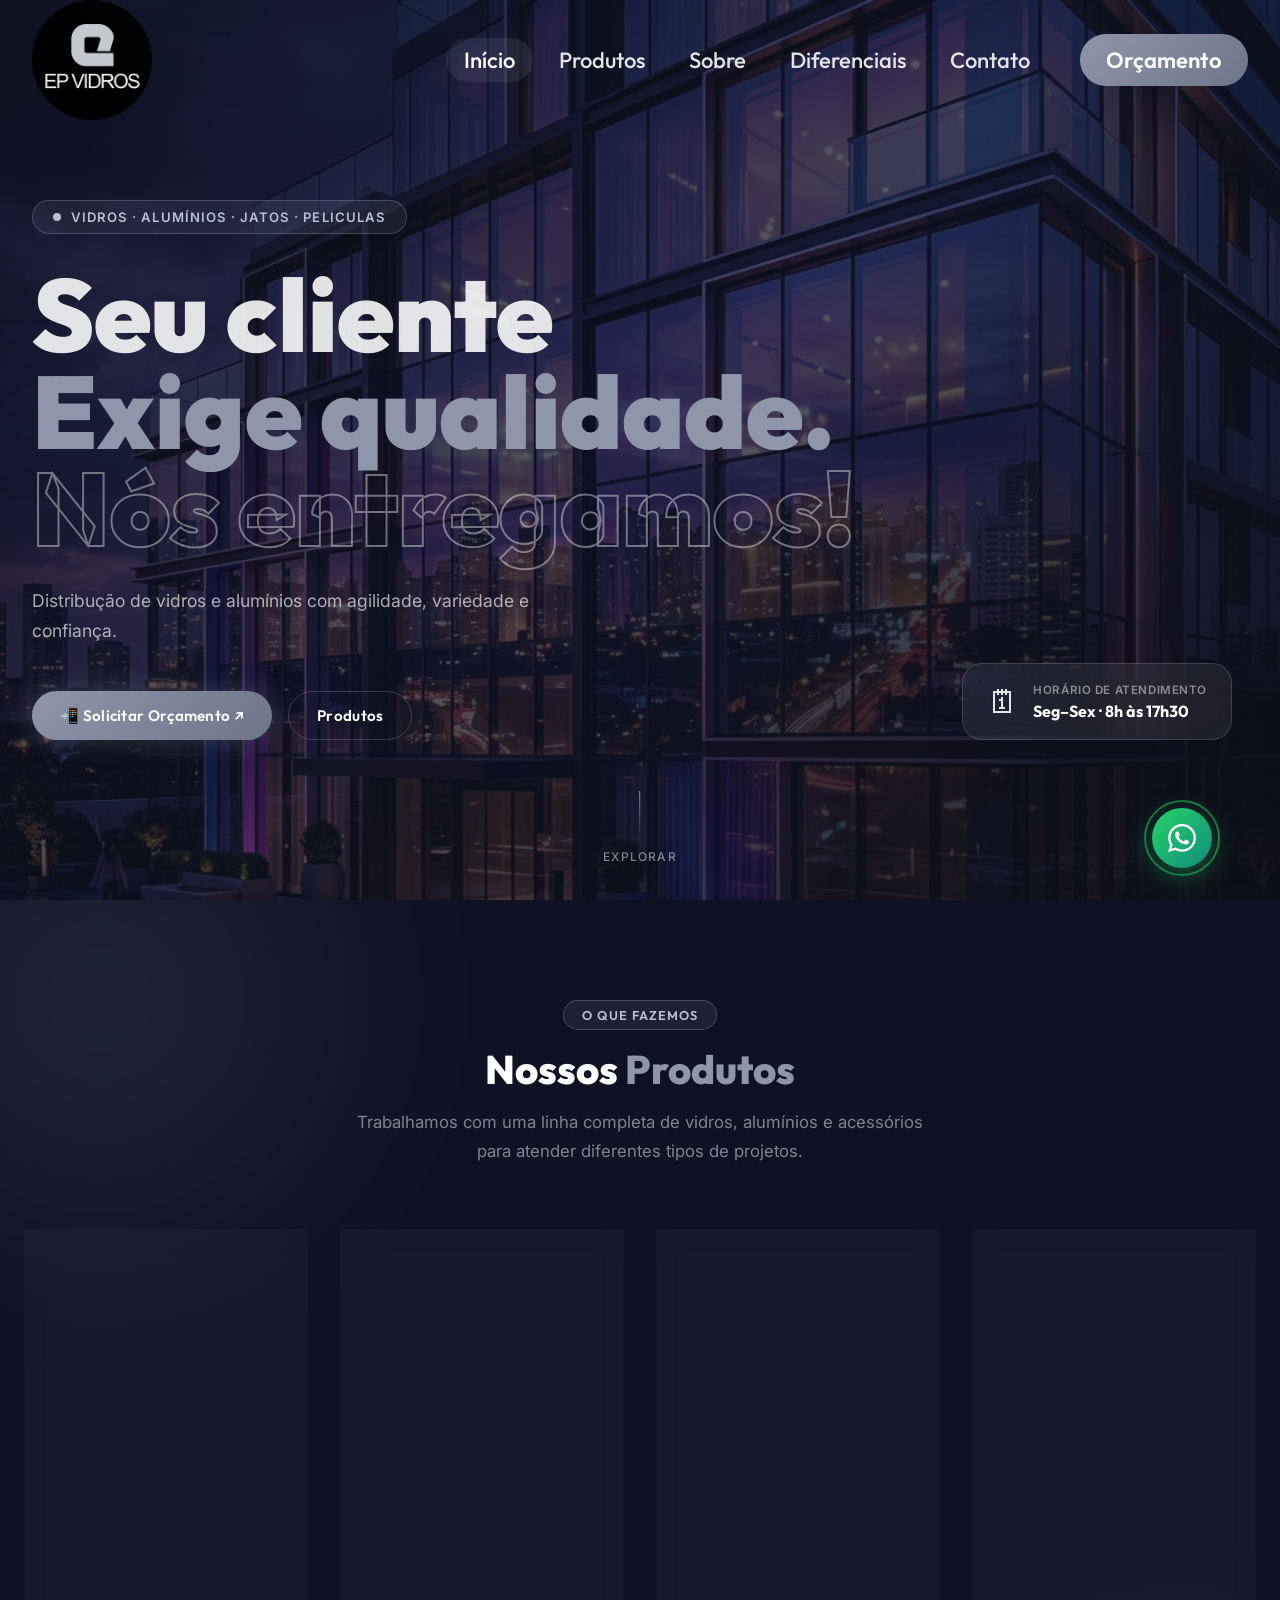
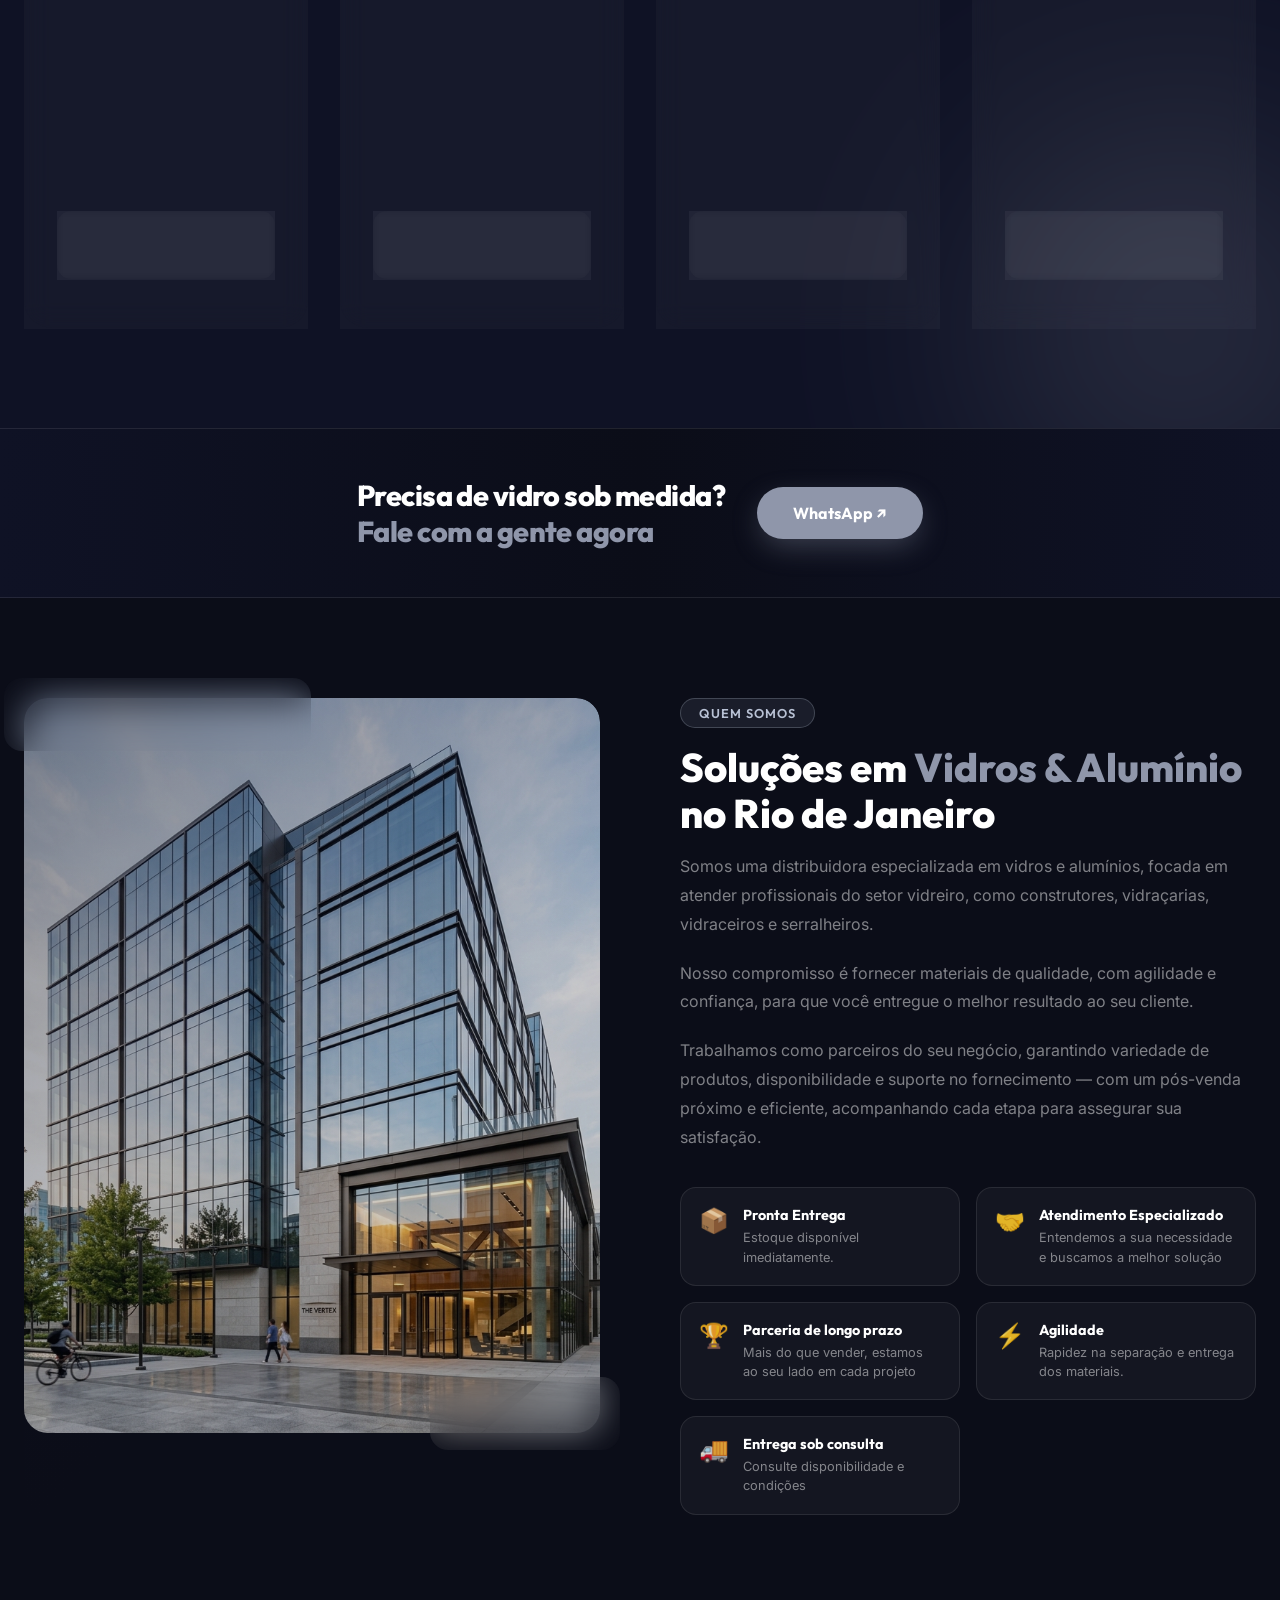
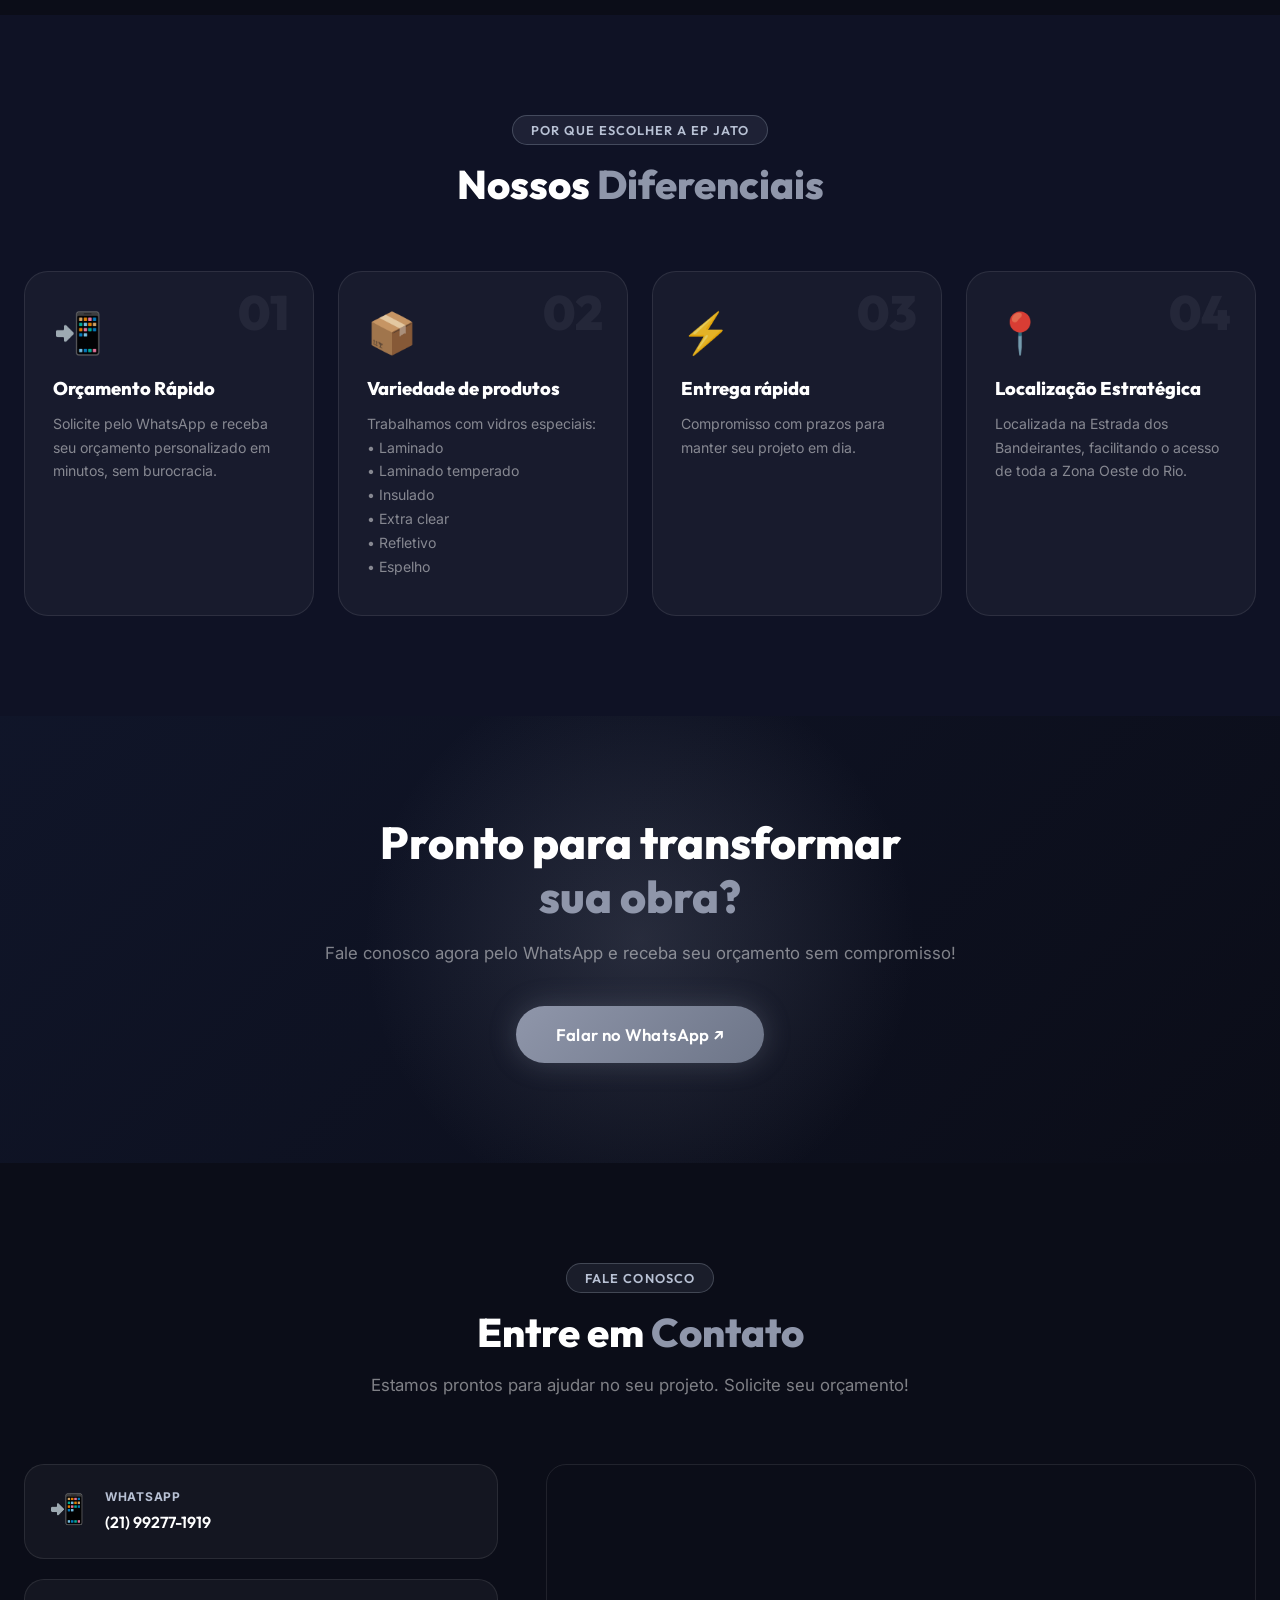
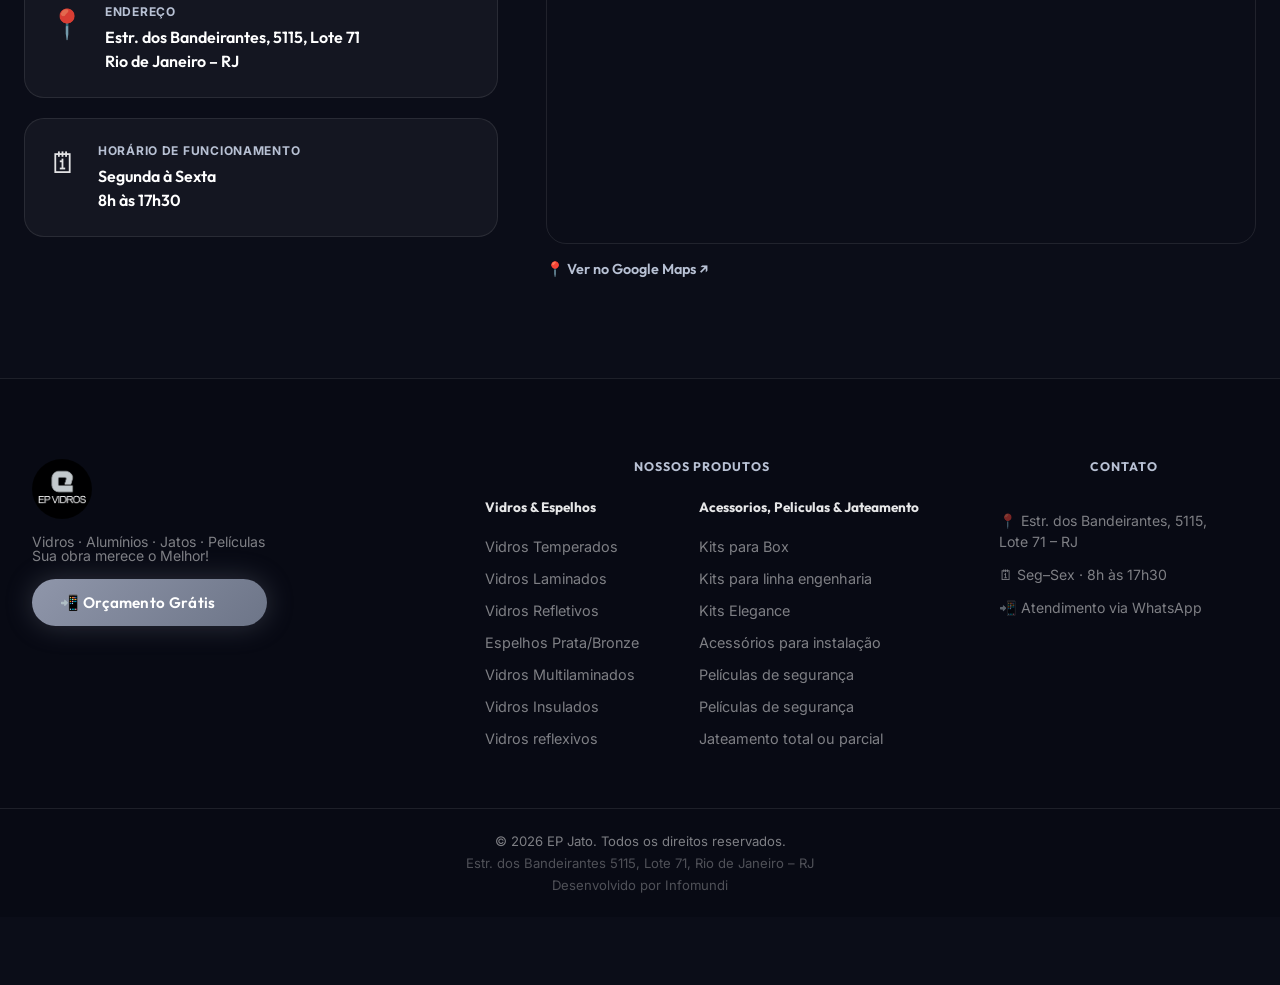
==== commit 96f9bc90: "Update index.html" ====
--- a/index.html
+++ b/index.html
@@ -497,6 +497,7 @@
     <div class="footer-bottom" id="footer-bottom">
       <p>© <span id="footer-year">2025</span> EP Jato. Todos os direitos reservados.</p>
       <p class="footer-bottom__sub">Estr. dos Bandeirantes 5115, Lote 71, Rio de Janeiro – RJ</p>
+      <p class="footer-bottom__sub"><a href="https://infomundi.com.br" target="_blank" rel="noopener">Desenvolvido por Infomundi </a></p>
     </div>
   </footer>
 
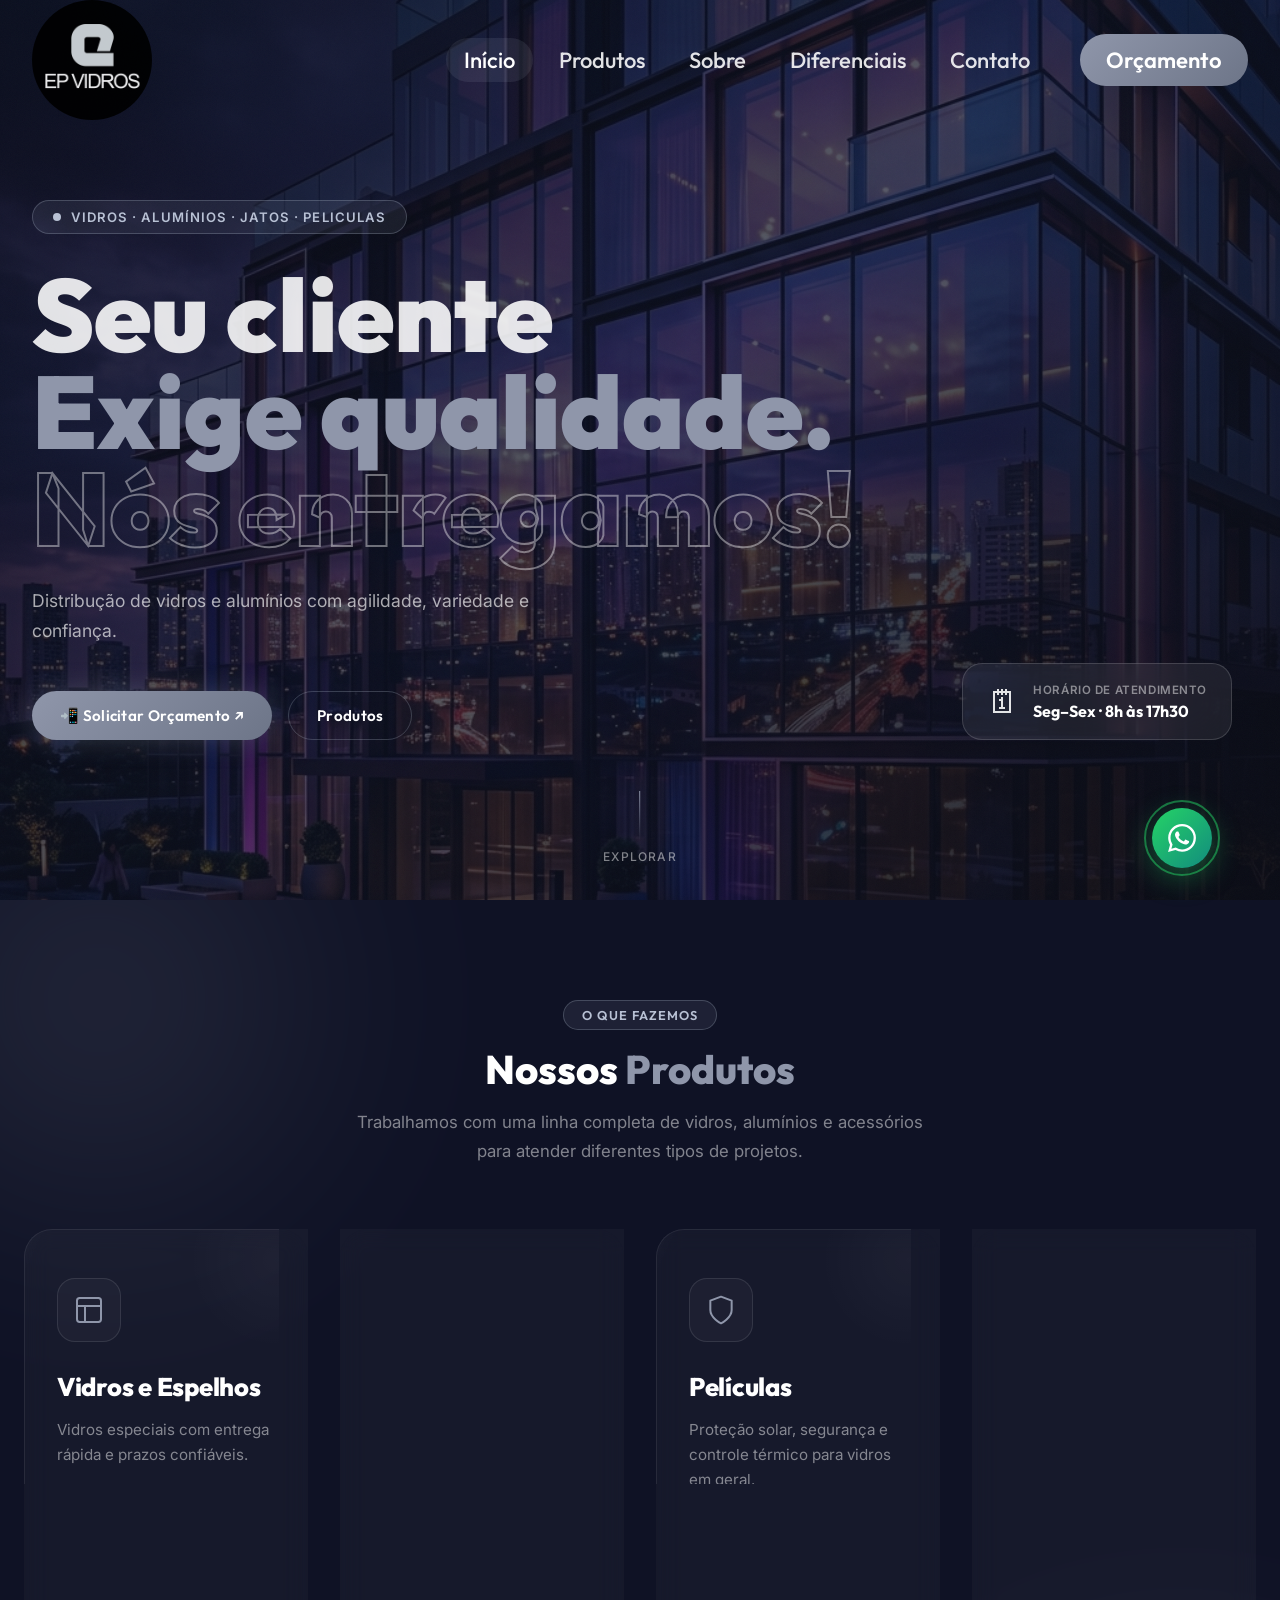
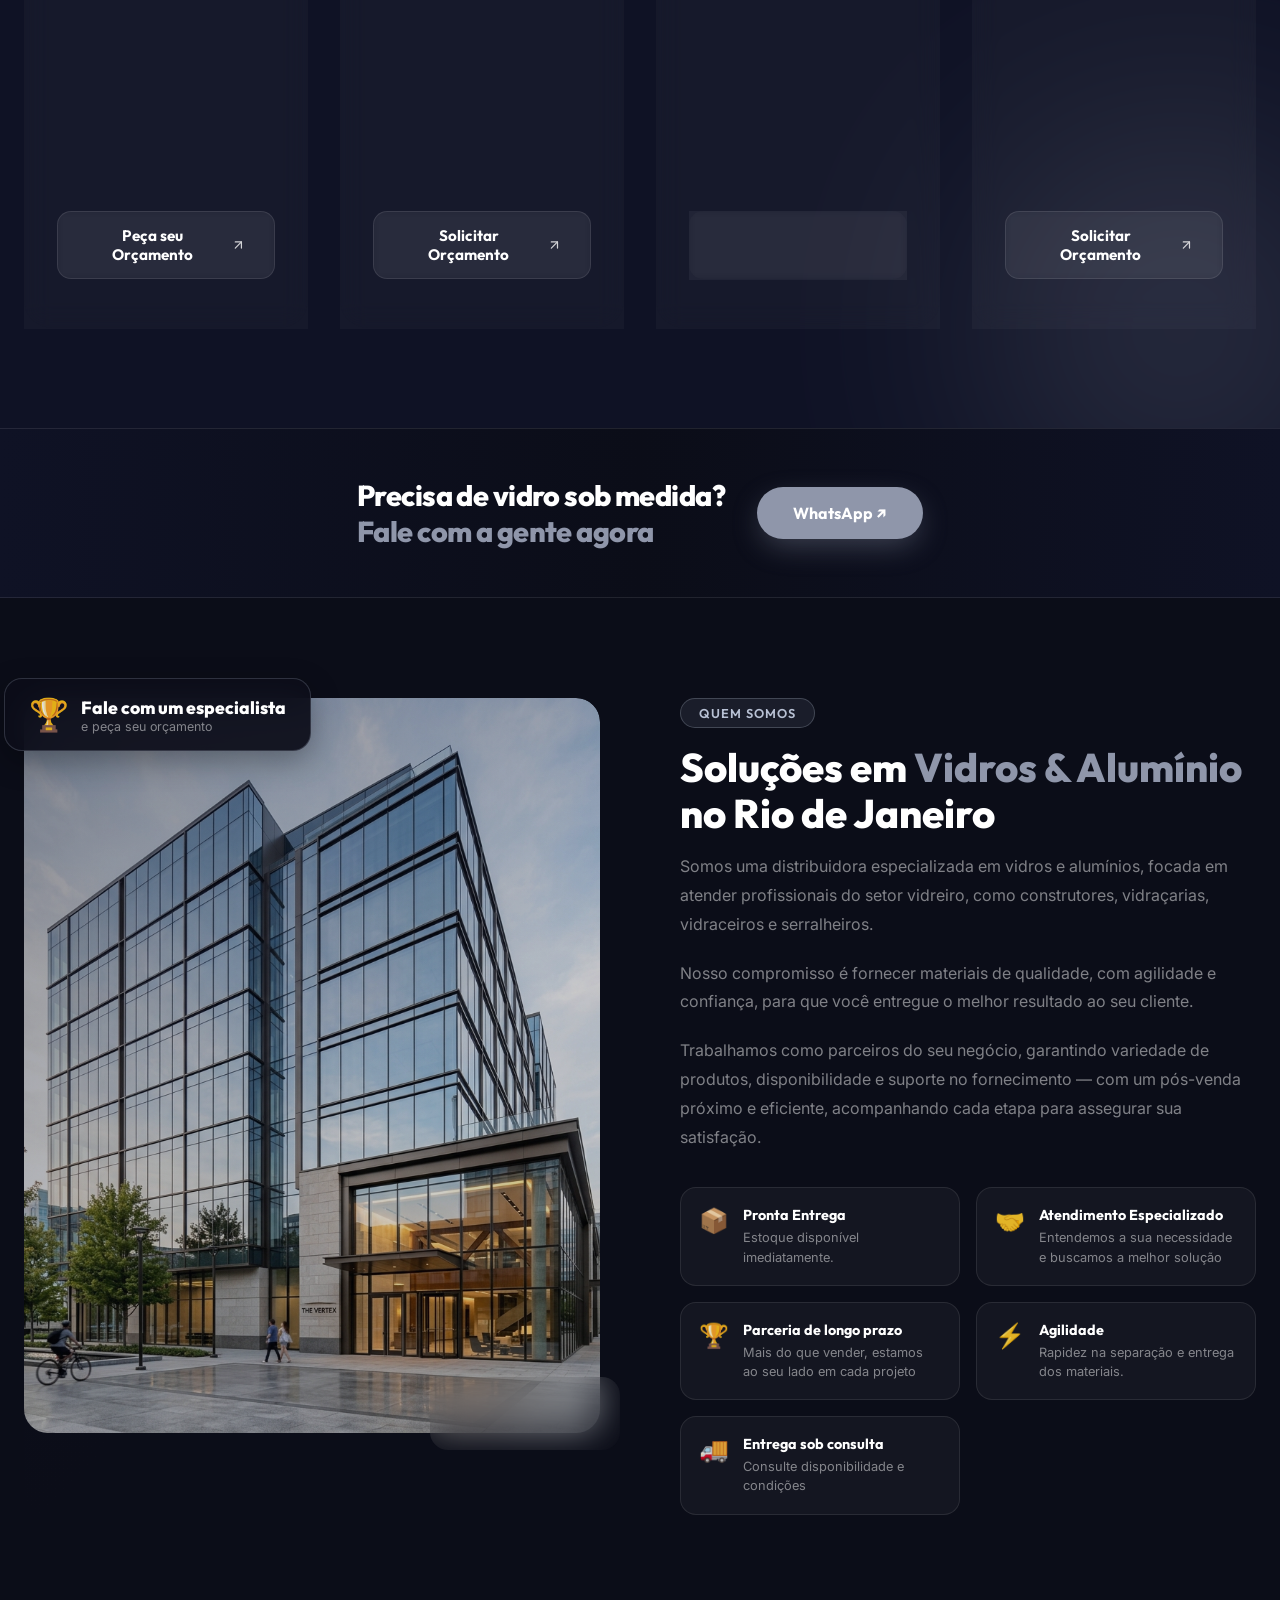
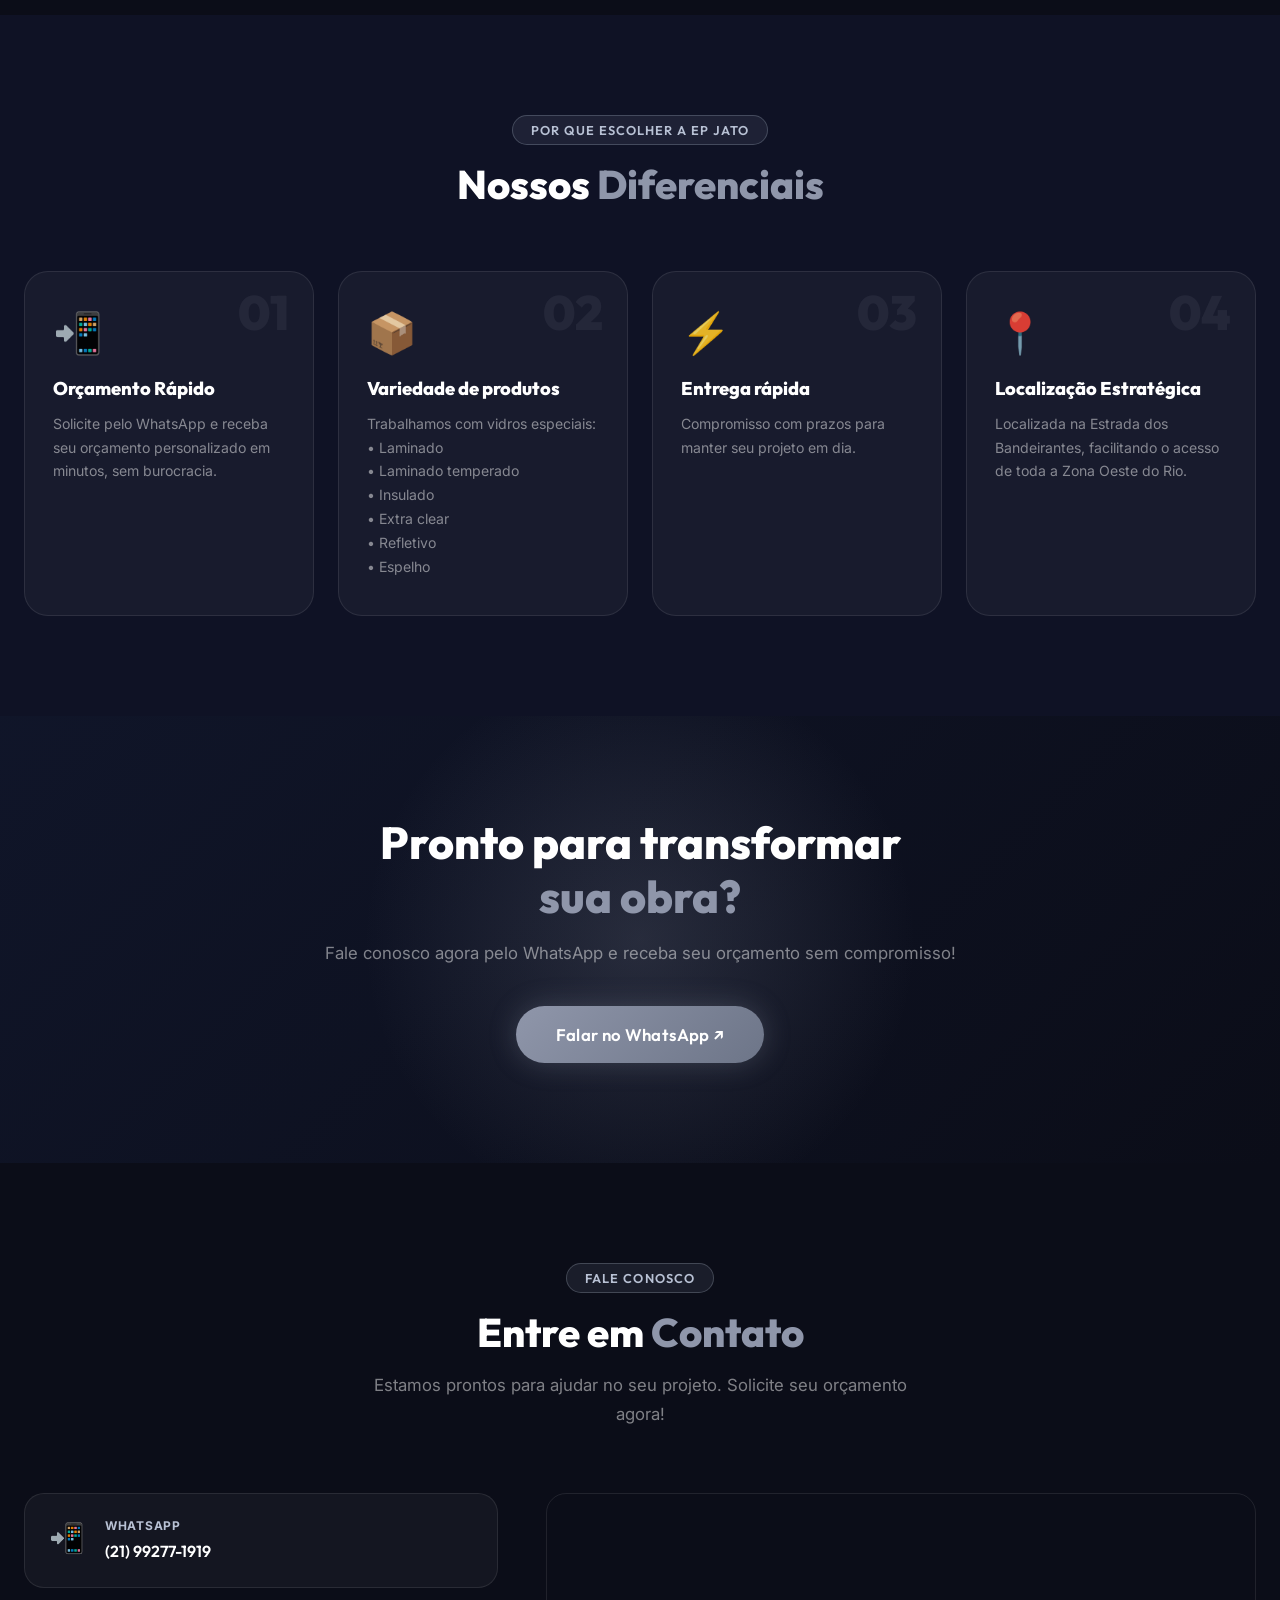
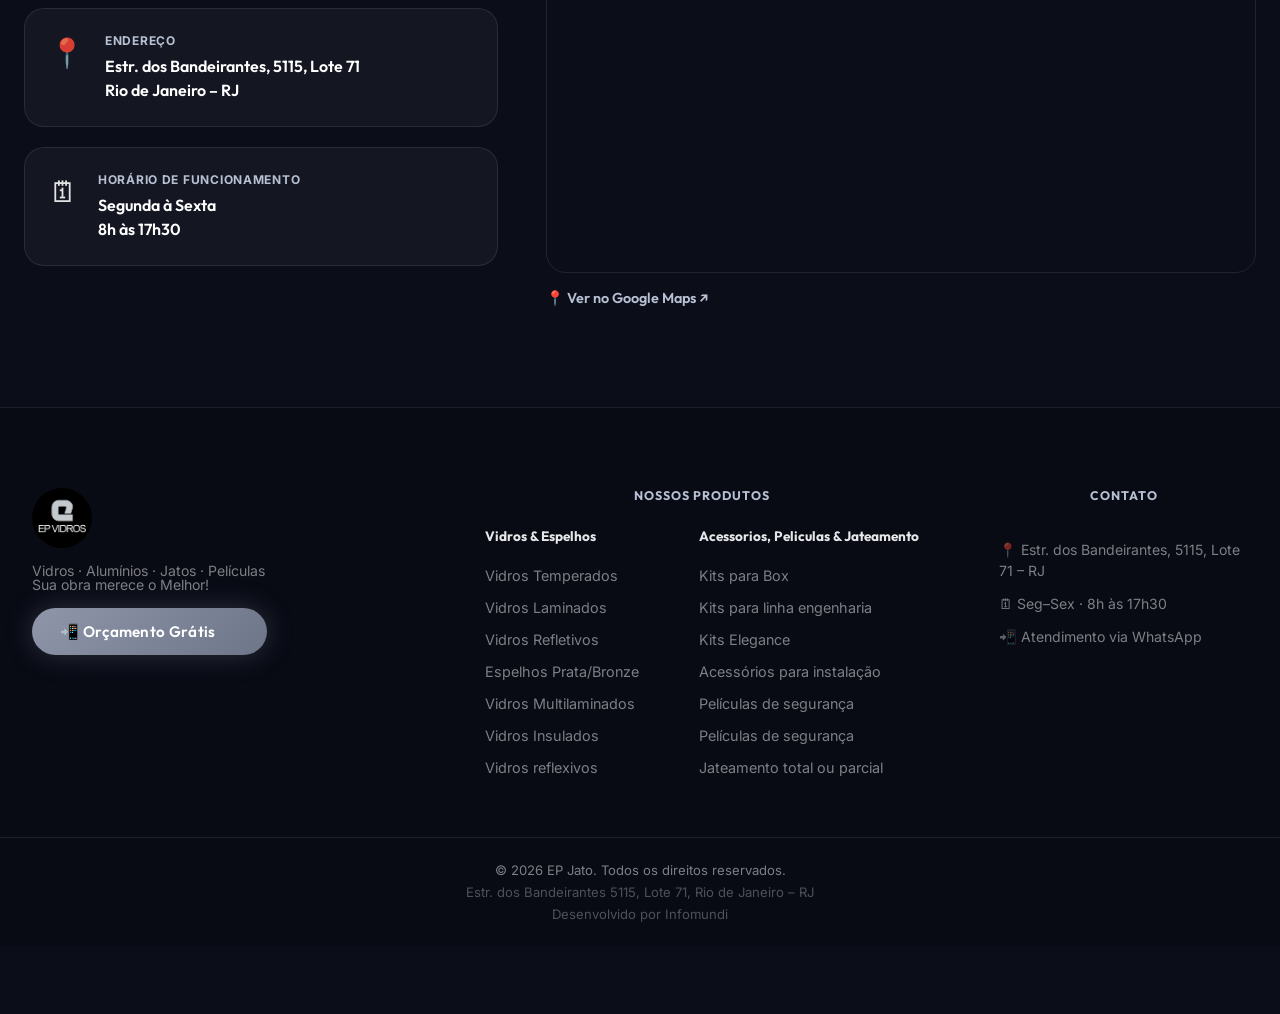
==== commit fa5cf27d: "Add files via upload" ====
--- a/index.html
+++ b/index.html
@@ -1,6 +1,7 @@
 <!DOCTYPE html>
 <html lang="pt-BR">
 <head>
+  
   <meta charset="UTF-8" />
   <meta name="viewport" content="width=device-width, initial-scale=1.0" />
   <title>EP Jato | Vidros · Alumínio · Jatos – Rio de Janeiro</title>
@@ -10,6 +11,7 @@
   <link rel="preconnect" href="https://fonts.gstatic.com" crossorigin />
   <link href="https://fonts.googleapis.com/css2?family=Outfit:wght@300;400;500;600;700;800;900&family=Inter:wght@300;400;500;600&display=swap" rel="stylesheet" />
   <link rel="stylesheet" href="style.css" />
+  
 </head>
 <body>
 
@@ -383,7 +385,7 @@
       <div class="section-header" id="contact-header">
         <span class="section-tag">Fale Conosco</span>
         <h2 class="section-title">Entre em <span class="text-accent">Contato</span></h2>
-        <p class="section-sub">Estamos prontos para ajudar no seu projeto. Solicite seu orçamento!</p>
+        <p class="section-sub">Estamos prontos para ajudar no seu projeto. Solicite seu orçamento agora!</p>
       </div>
 
       <div class="contact-grid" id="contact-grid">
@@ -424,7 +426,7 @@
         <div class="contact-map" id="contact-map">
           <div class="map-container">
             <iframe 
-              src="https://www.google.com/maps/embed?pb=!1m18!1m12!1m3!1d3676.987!2d-43.4251!3d-22.9321!2m3!1f0!2f0!3f0!3m2!1i1024!2i768!4f13.1!3m3!1m2!1s0x9bde17b5c7000001%3A0x0!2sEstr.%20dos%20Bandeirantes%2C%205115%2C%20Rio%20de%20Janeiro!5e0!3m2!1spt-BR!2sbr!4v1680000000000!5m2!1spt-BR!2sbr"
+              src="https://maps.google.com/maps?q=22%C2%B057'37.4%22S%2043%C2%B023'23.0%22W&t=&z=15&ie=UTF8&iwloc=&output=embed"
               width="100%" 
               height="100%" 
               style="border:0;"
@@ -435,7 +437,7 @@
               id="google-map">
             </iframe>
           </div>
-          <a href="https://maps.google.com/?q=Estrada+dos+Bandeirantes+5115+Rio+de+Janeiro" 
+          <a href="https://maps.google.com/maps?q=22%C2%B057'37.4%22S%2043%C2%B023'23.0%22W" 
              class="map-link" id="map-link" target="_blank" rel="noopener">
             📍 Ver no Google Maps ↗
           </a>
@@ -488,7 +490,7 @@
 
       <div class="footer-contact" id="footer-contact">
         <h4 class="footer-links__title">Contato</h4>
-        <p>📍 Estr. dos Bandeirantes, 5115, <br>Lote 71 – RJ</p>
+        <p>📍 Estr. dos Bandeirantes, 5115, Lote 71 – RJ</p>
         <p>🗓 Seg–Sex · 8h às 17h30</p>
         <p>📲 Atendimento via WhatsApp</p>
       </div>
--- a/style.css
+++ b/style.css
@@ -1180,10 +1180,21 @@
   margin-bottom: 8px;
   opacity: 0.9;
 }
+@media (max-width: 900px) {
+  .footer-container {
+    grid-template-columns: 1fr;
+    text-align: center;
+    gap: 48px;
+  }
+  .footer-brand, .footer-contact {
+    align-items: center;
+  }
+}
 @media (max-width: 600px) {
   .footer-lists-container {
     gap: 32px;
-    flex-wrap: wrap;
+    flex-direction: column;
+    align-items: center;
   }
 }
 .footer-links li a, .footer-services li {
@@ -1257,7 +1268,8 @@
 }
 
 @media (max-width: 900px) {
-  :root { --section-py: 72px; }
+  :root { --section-py: 72px; --nav-h: 100px; }
+  .nav-logo-img { height: 90px; }
   /* .services-grid handled by auto-fit */
   .about-grid      { grid-template-columns: 1fr; gap: 48px; }
   .contact-grid    { grid-template-columns: 1fr; }
@@ -1269,13 +1281,15 @@
 }
 
 @media (max-width: 600px) {
-  :root { --section-py: 56px; }
+  :root { --section-py: 56px; --nav-h: 85px; }
+  .nav-logo-img { height: 75px; }
+  .footer-logo-img { height: 45px; }
   .hero-title { font-size: clamp(2.8rem, 14vw, 4rem); }
   .stats-container { flex-direction: column; gap: 32px; }
   .stat-divider { display: none; }
   .diff-grid { grid-template-columns: 1fr; }
   .about-features { grid-template-columns: 1fr; }
-  .footer-container { grid-template-columns: 1fr; }
+  .footer-container { grid-template-columns: 1fr; text-align: center; }
   .hero-actions { flex-direction: column; }
   .btn { justify-content: center; }
   .whatsapp-float { bottom: 20px; right: 20px; }
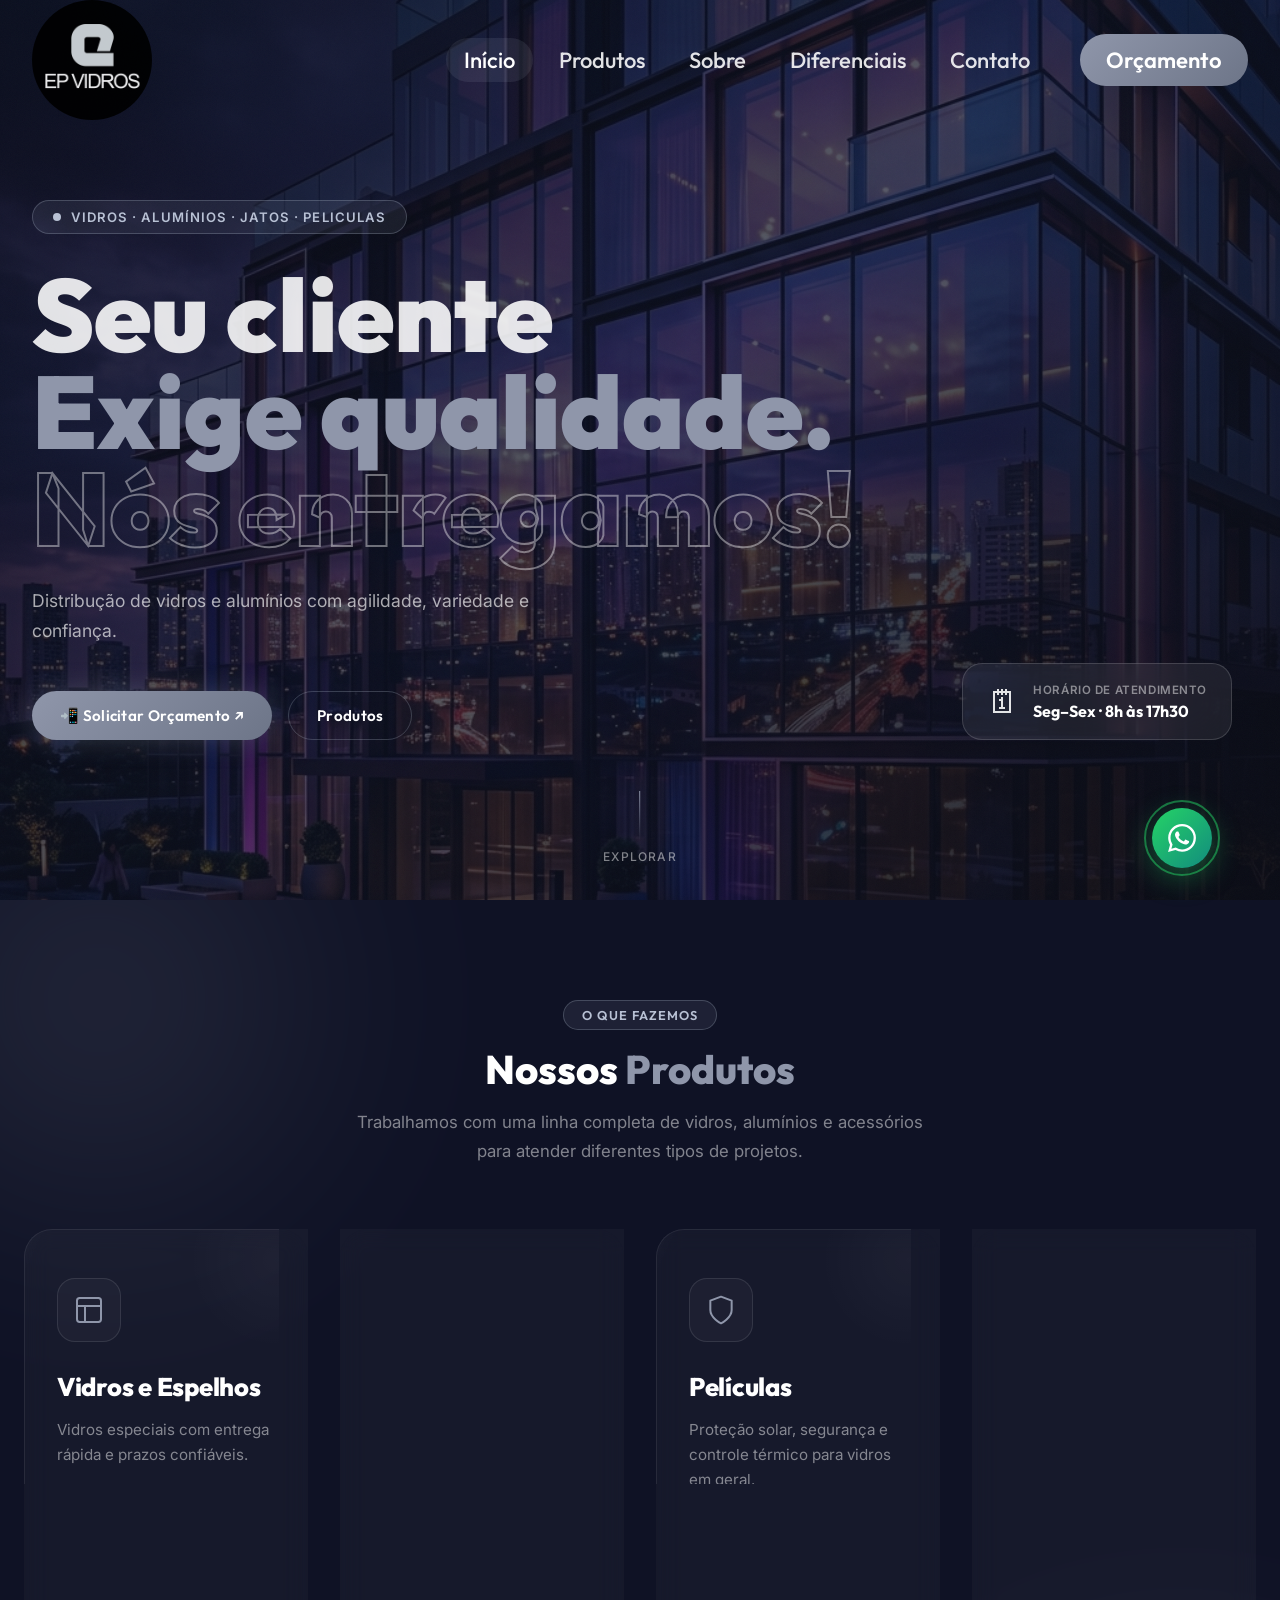
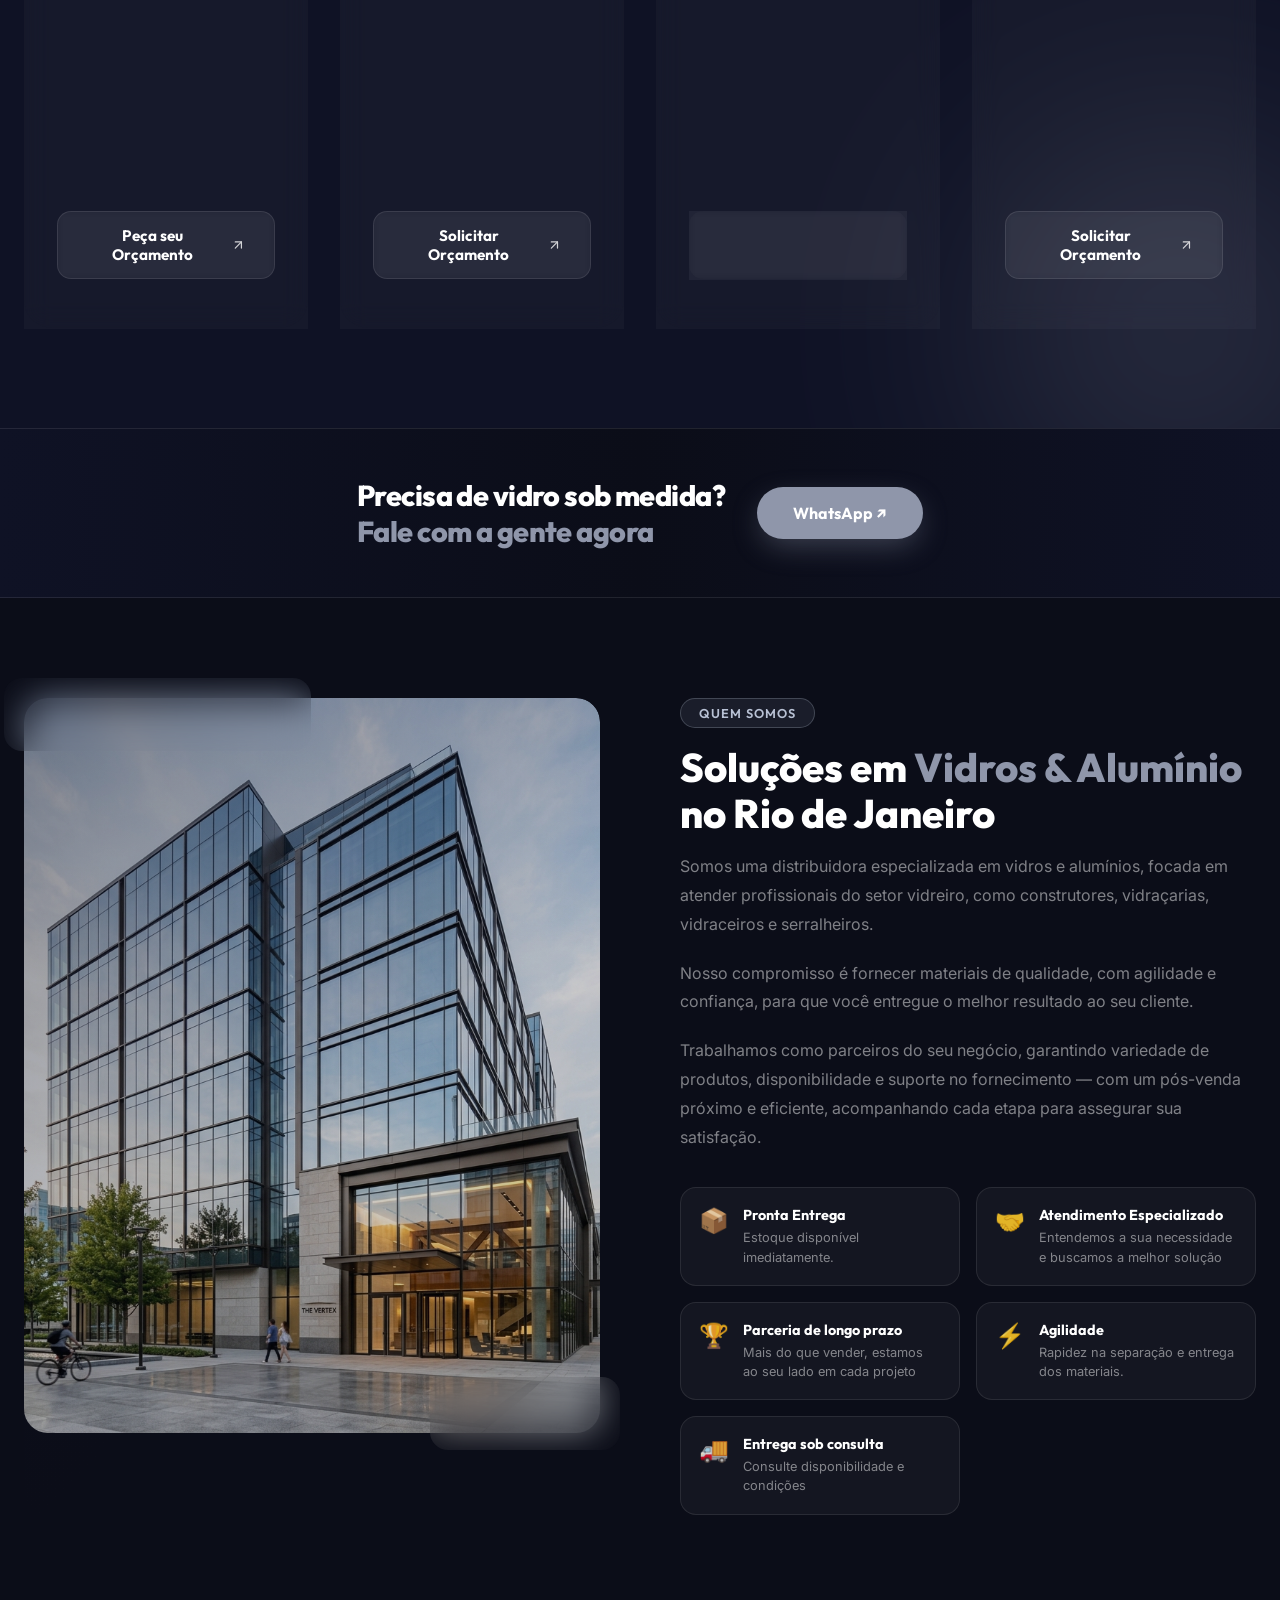
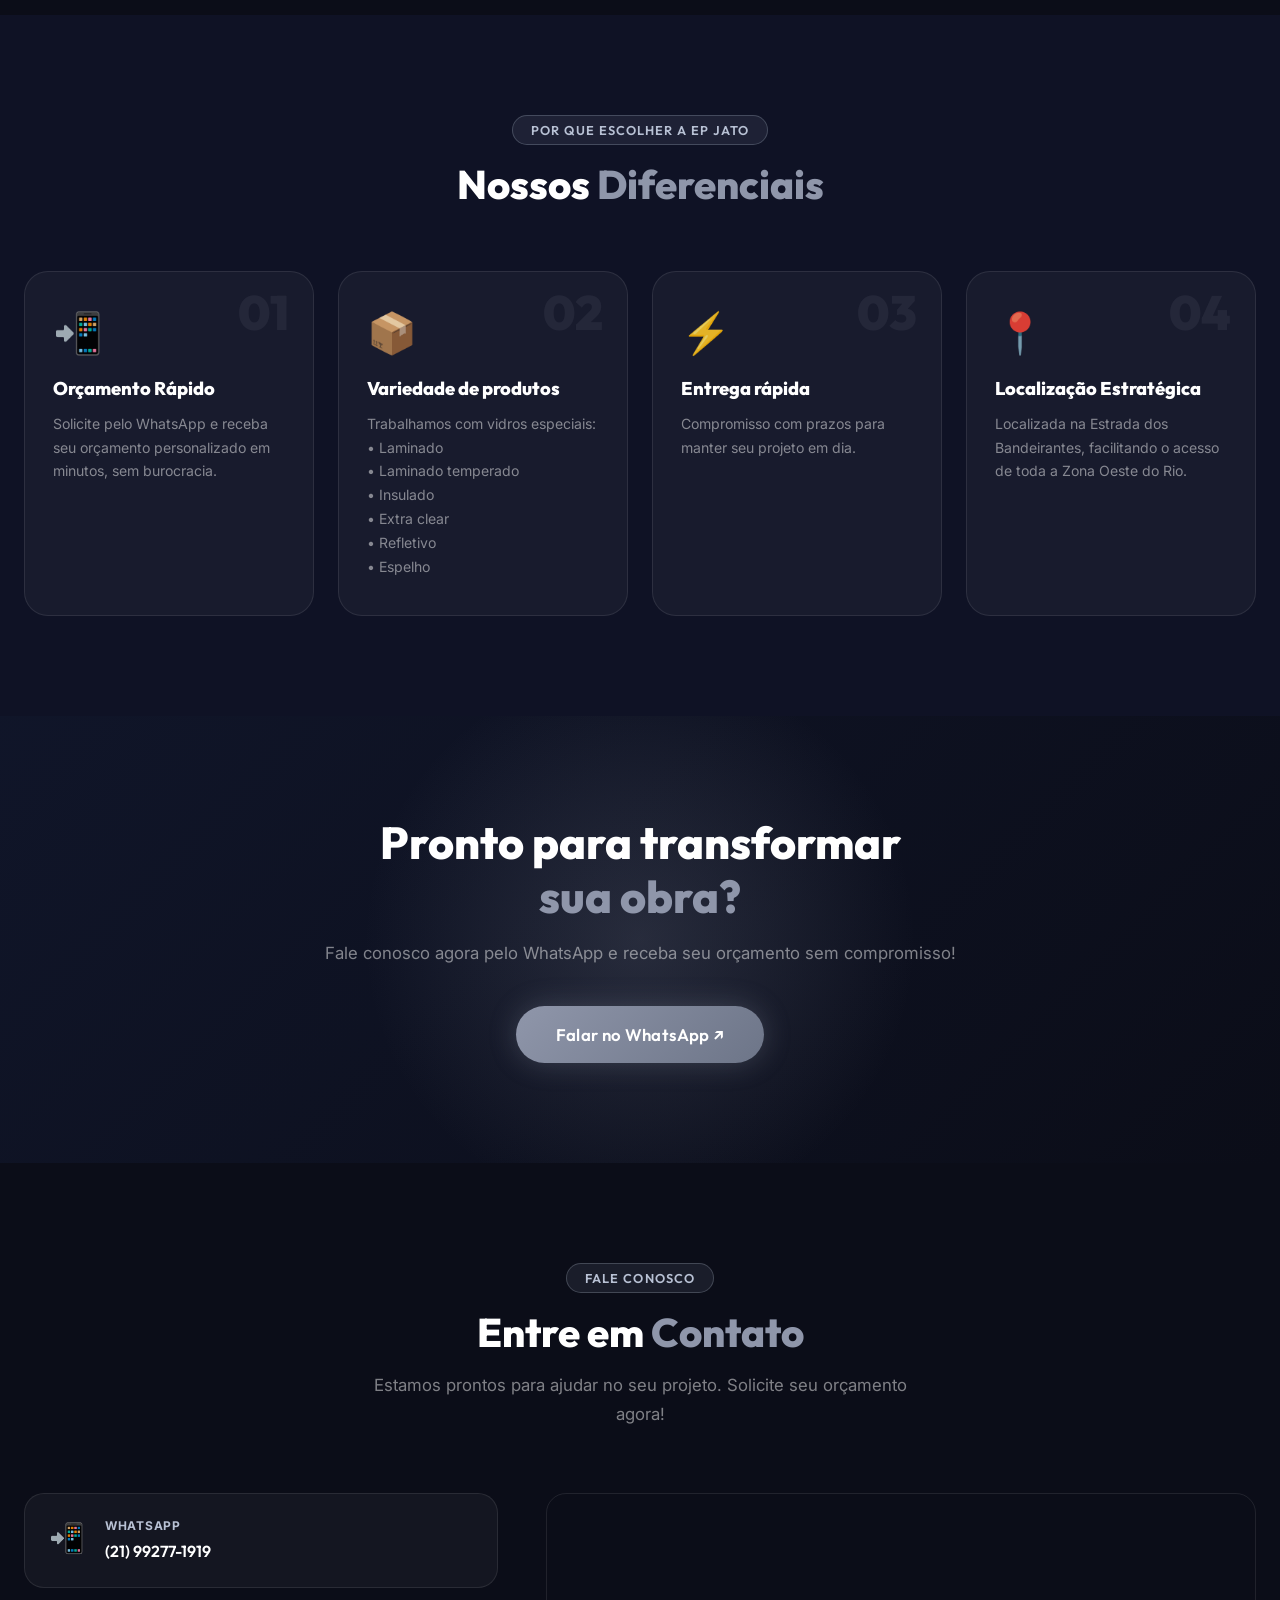
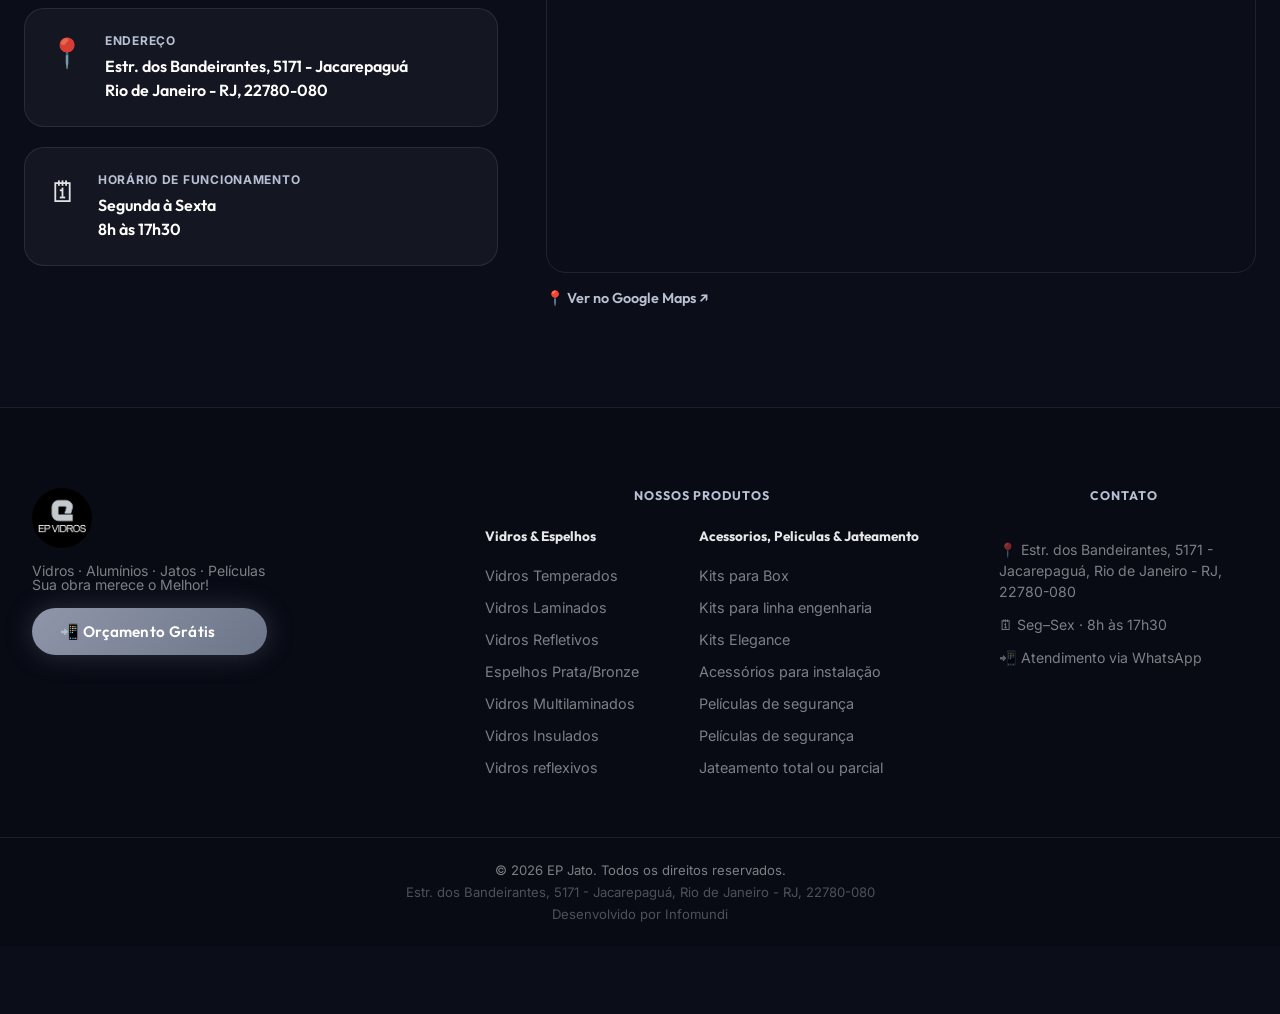
==== commit 0e068cbd: "Add files via upload" ====
--- a/index.html
+++ b/index.html
@@ -407,8 +407,8 @@
             <div class="contact-item__content">
               <p class="contact-item__label">Endereço</p>
               <address class="contact-item__value" style="font-style:normal;">
-                Estr. dos Bandeirantes, 5115, Lote 71<br/>
-                Rio de Janeiro – RJ
+                Estr. dos Bandeirantes, 5171 - Jacarepaguá<br/>
+                Rio de Janeiro - RJ, 22780-080
               </address>
             </div>
           </div>
@@ -437,7 +437,7 @@
               id="google-map">
             </iframe>
           </div>
-          <a href="https://maps.google.com/maps?q=22%C2%B057'37.4%22S%2043%C2%B023'23.0%22W" 
+          <a href="https://maps.app.goo.gl/uesfRQzsFZccUbP59" 
              class="map-link" id="map-link" target="_blank" rel="noopener">
             📍 Ver no Google Maps ↗
           </a>
@@ -490,7 +490,7 @@
 
       <div class="footer-contact" id="footer-contact">
         <h4 class="footer-links__title">Contato</h4>
-        <p>📍 Estr. dos Bandeirantes, 5115, Lote 71 – RJ</p>
+        <p>📍 Estr. dos Bandeirantes, 5171 - Jacarepaguá, Rio de Janeiro - RJ, 22780-080</p>
         <p>🗓 Seg–Sex · 8h às 17h30</p>
         <p>📲 Atendimento via WhatsApp</p>
       </div>
@@ -498,7 +498,7 @@
 
     <div class="footer-bottom" id="footer-bottom">
       <p>© <span id="footer-year">2025</span> EP Jato. Todos os direitos reservados.</p>
-      <p class="footer-bottom__sub">Estr. dos Bandeirantes 5115, Lote 71, Rio de Janeiro – RJ</p>
+      <p class="footer-bottom__sub">Estr. dos Bandeirantes, 5171 - Jacarepaguá, Rio de Janeiro - RJ, 22780-080</p>
       <p class="footer-bottom__sub"><a href="https://infomundi.com.br" target="_blank" rel="noopener">Desenvolvido por Infomundi </a></p>
     </div>
   </footer>
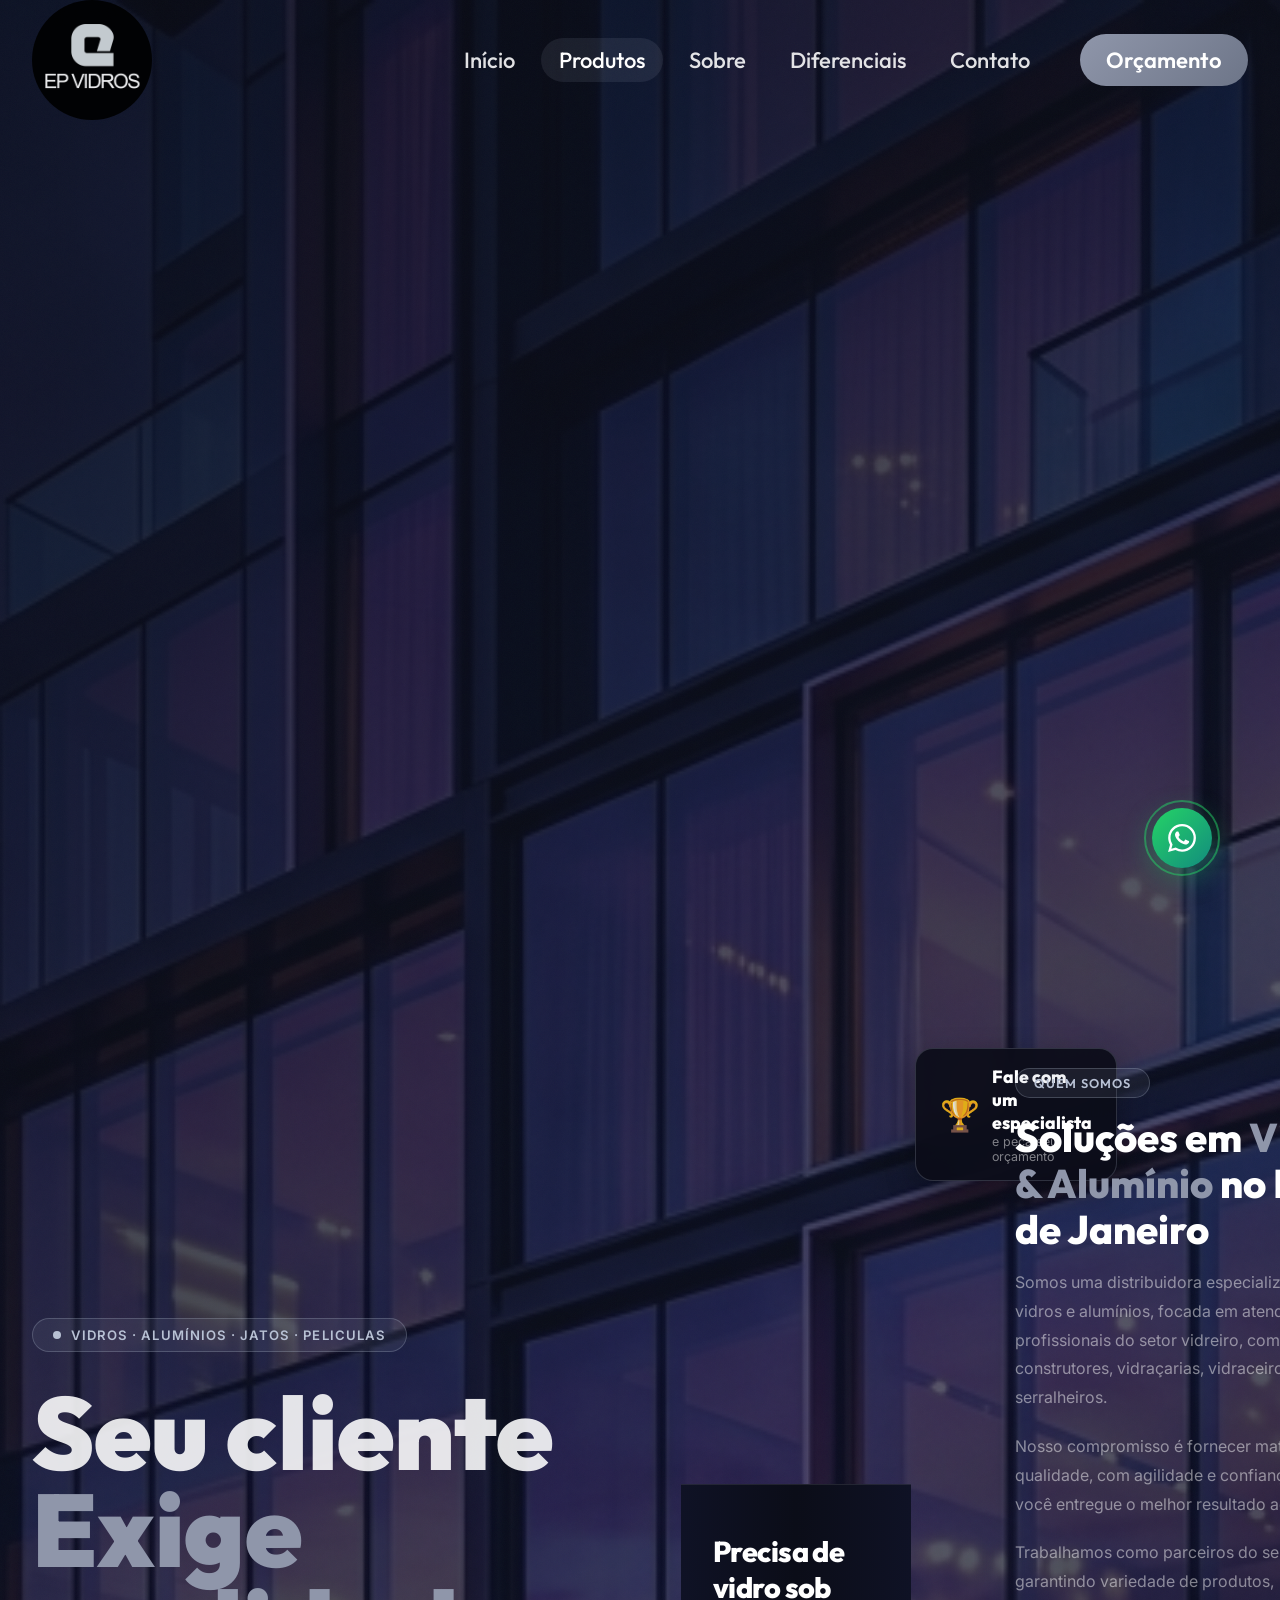
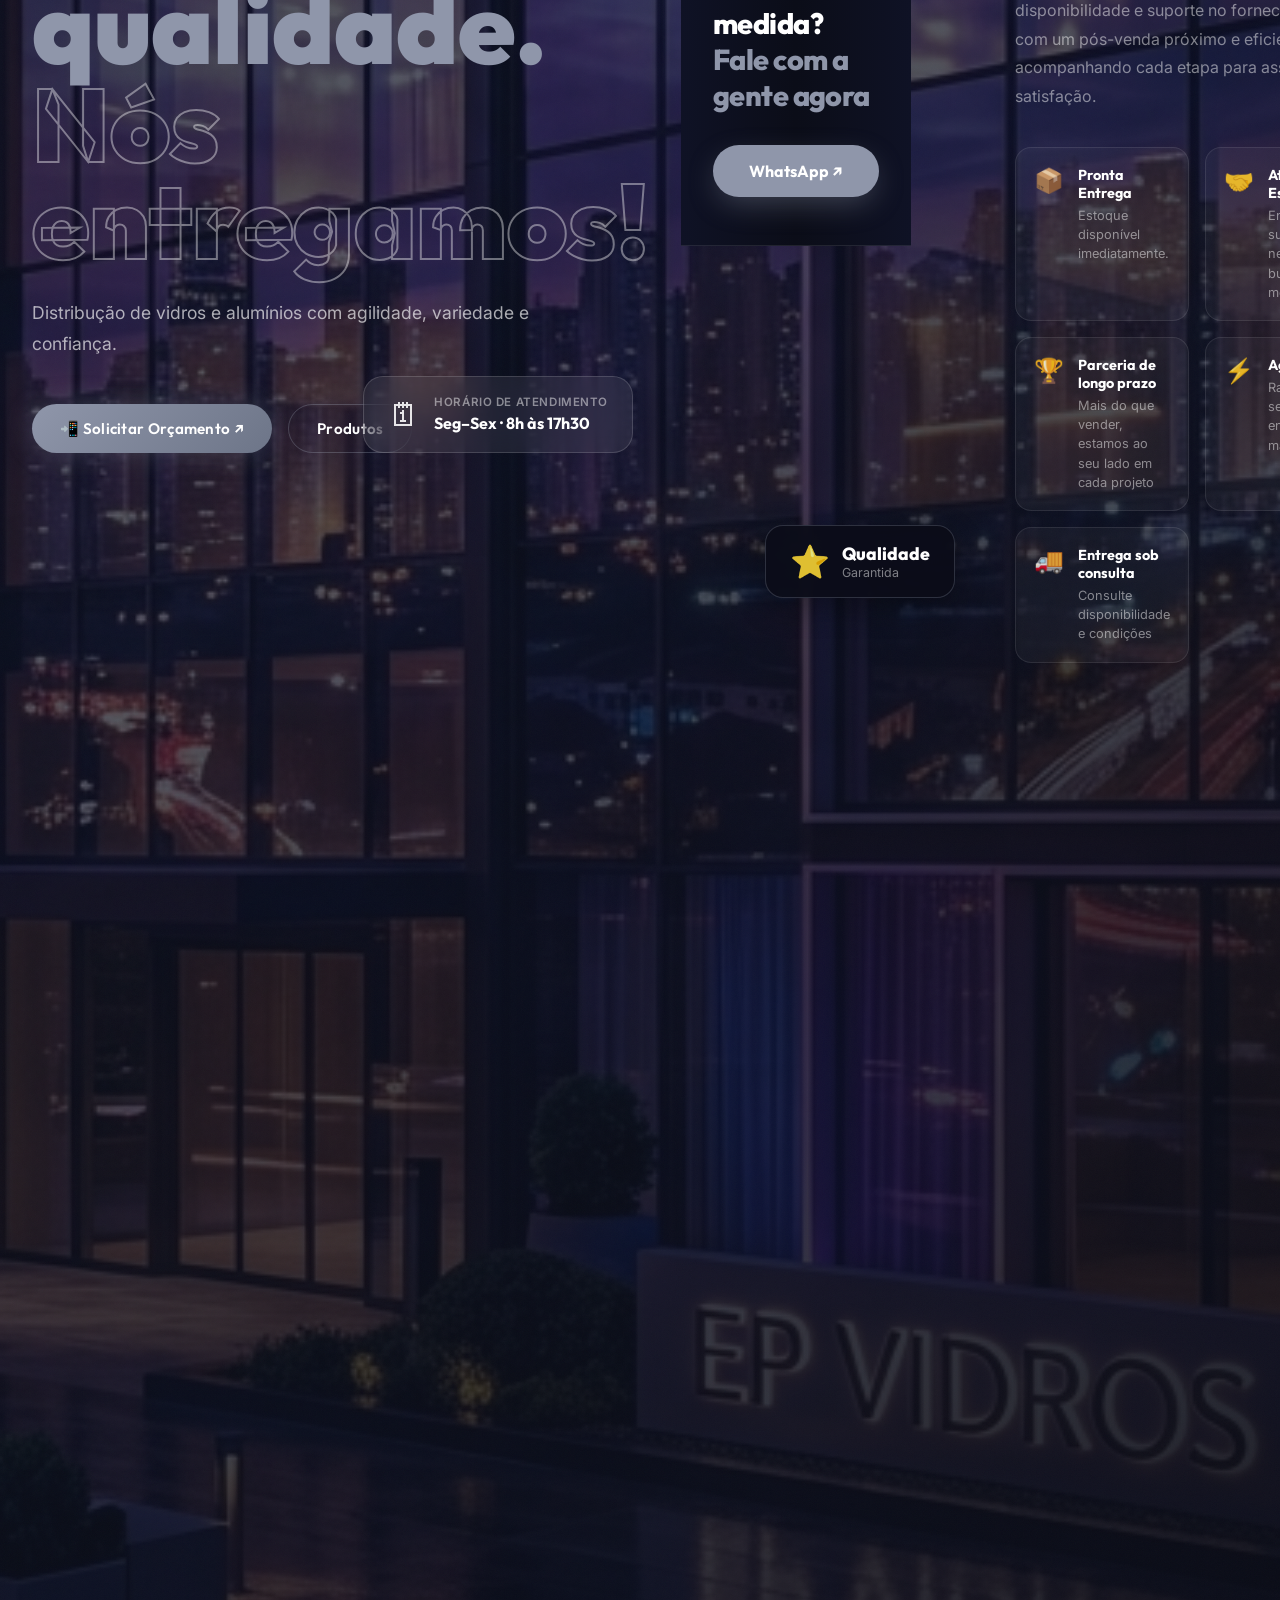
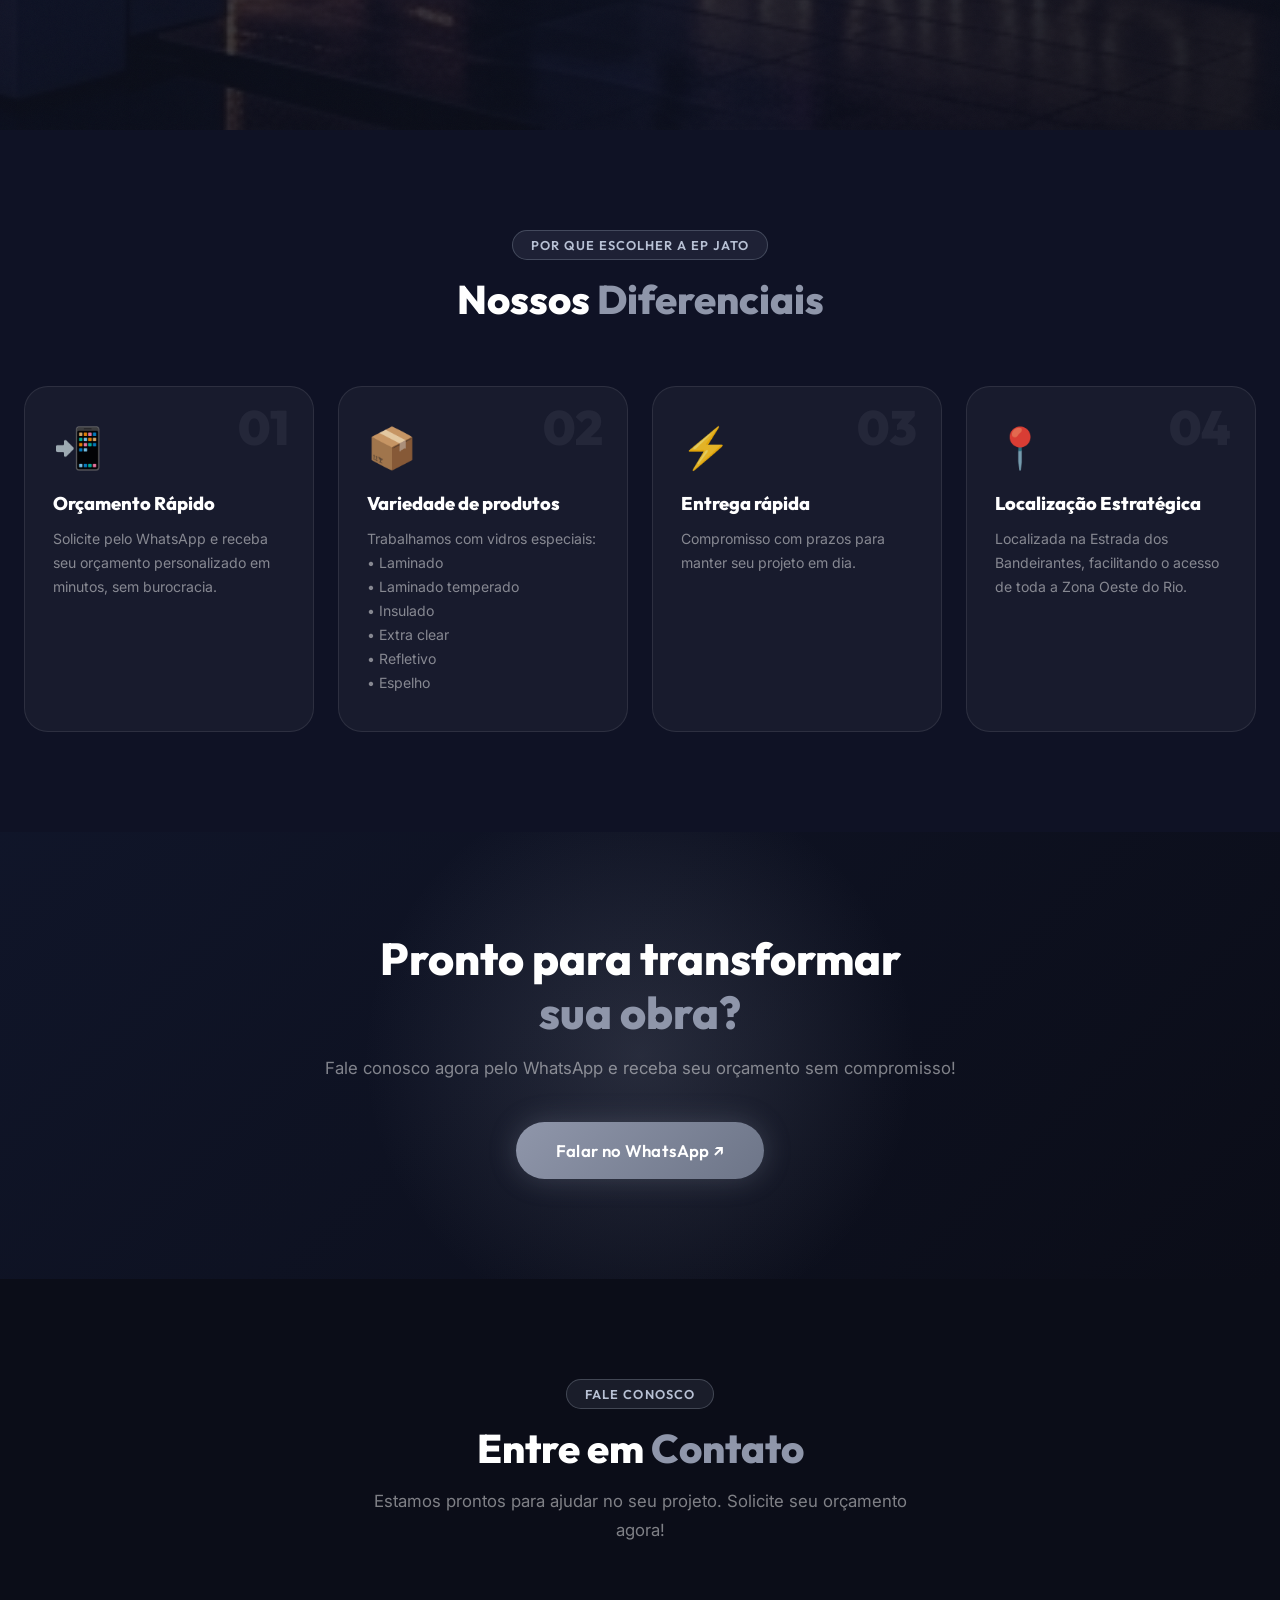
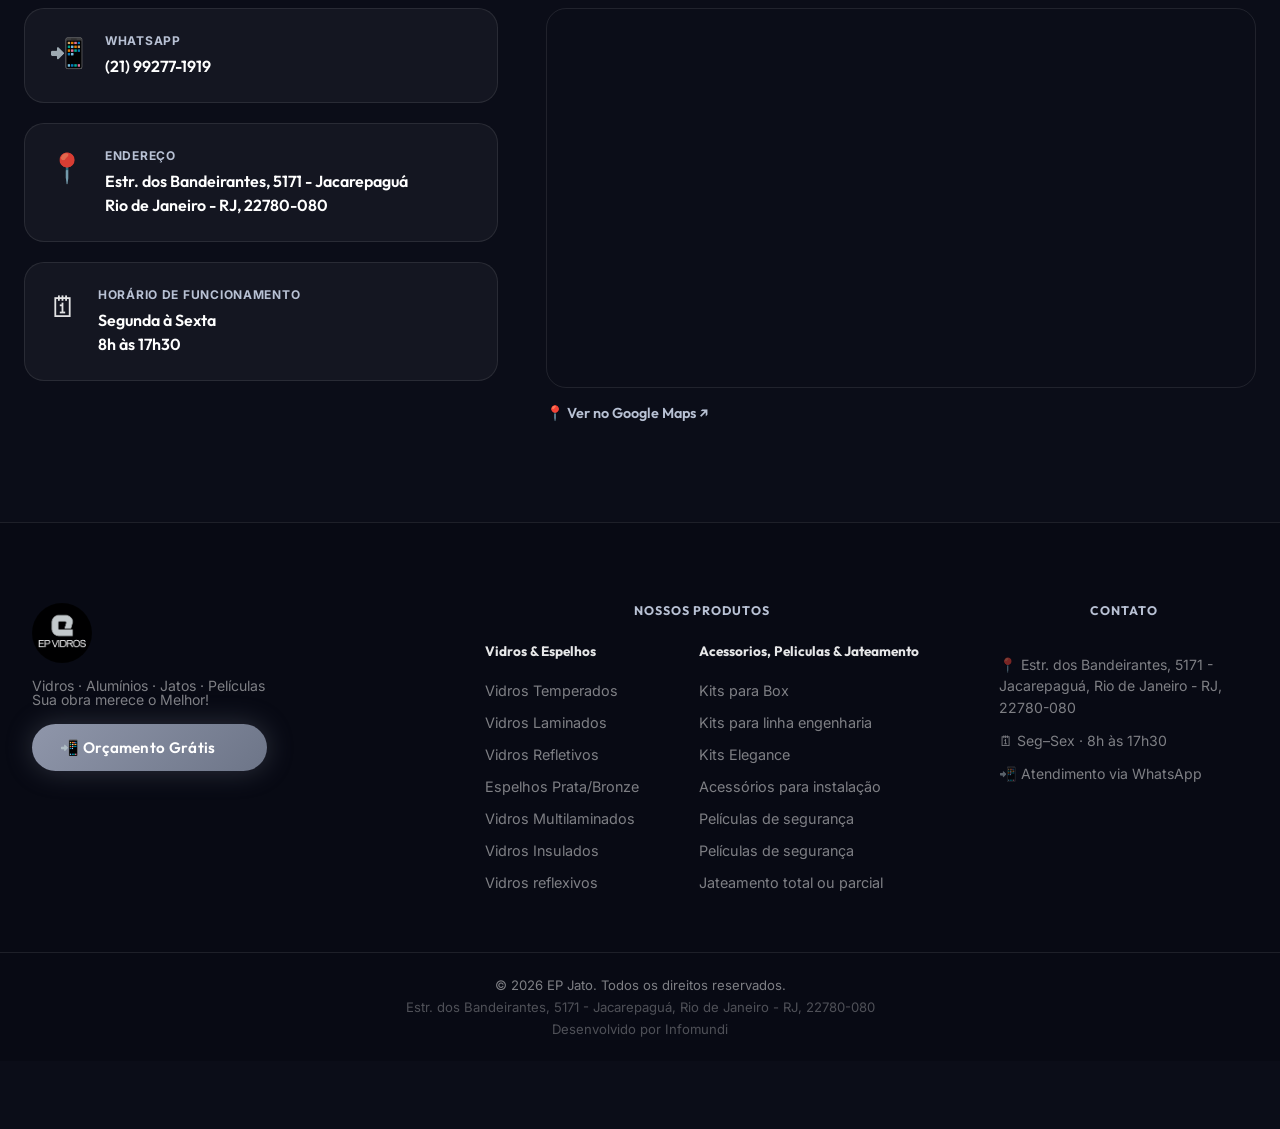
==== commit ad03b4a9: "Update index.html" ====
--- a/index.html
+++ b/index.html
@@ -97,13 +97,6 @@
     </div>
 
     </div>
-
-    <!-- Scroll indicator -->
-    <div class="scroll-indicator" id="scroll-indicator" aria-hidden="true">
-      <div class="scroll-indicator__line"></div>
-      <span>Explorar</span>
-    </div>
-  </section>
   <!-- ========== SERVIÇOS ========== -->
   <section class="section services" id="servicos">
     <div class="section-container">
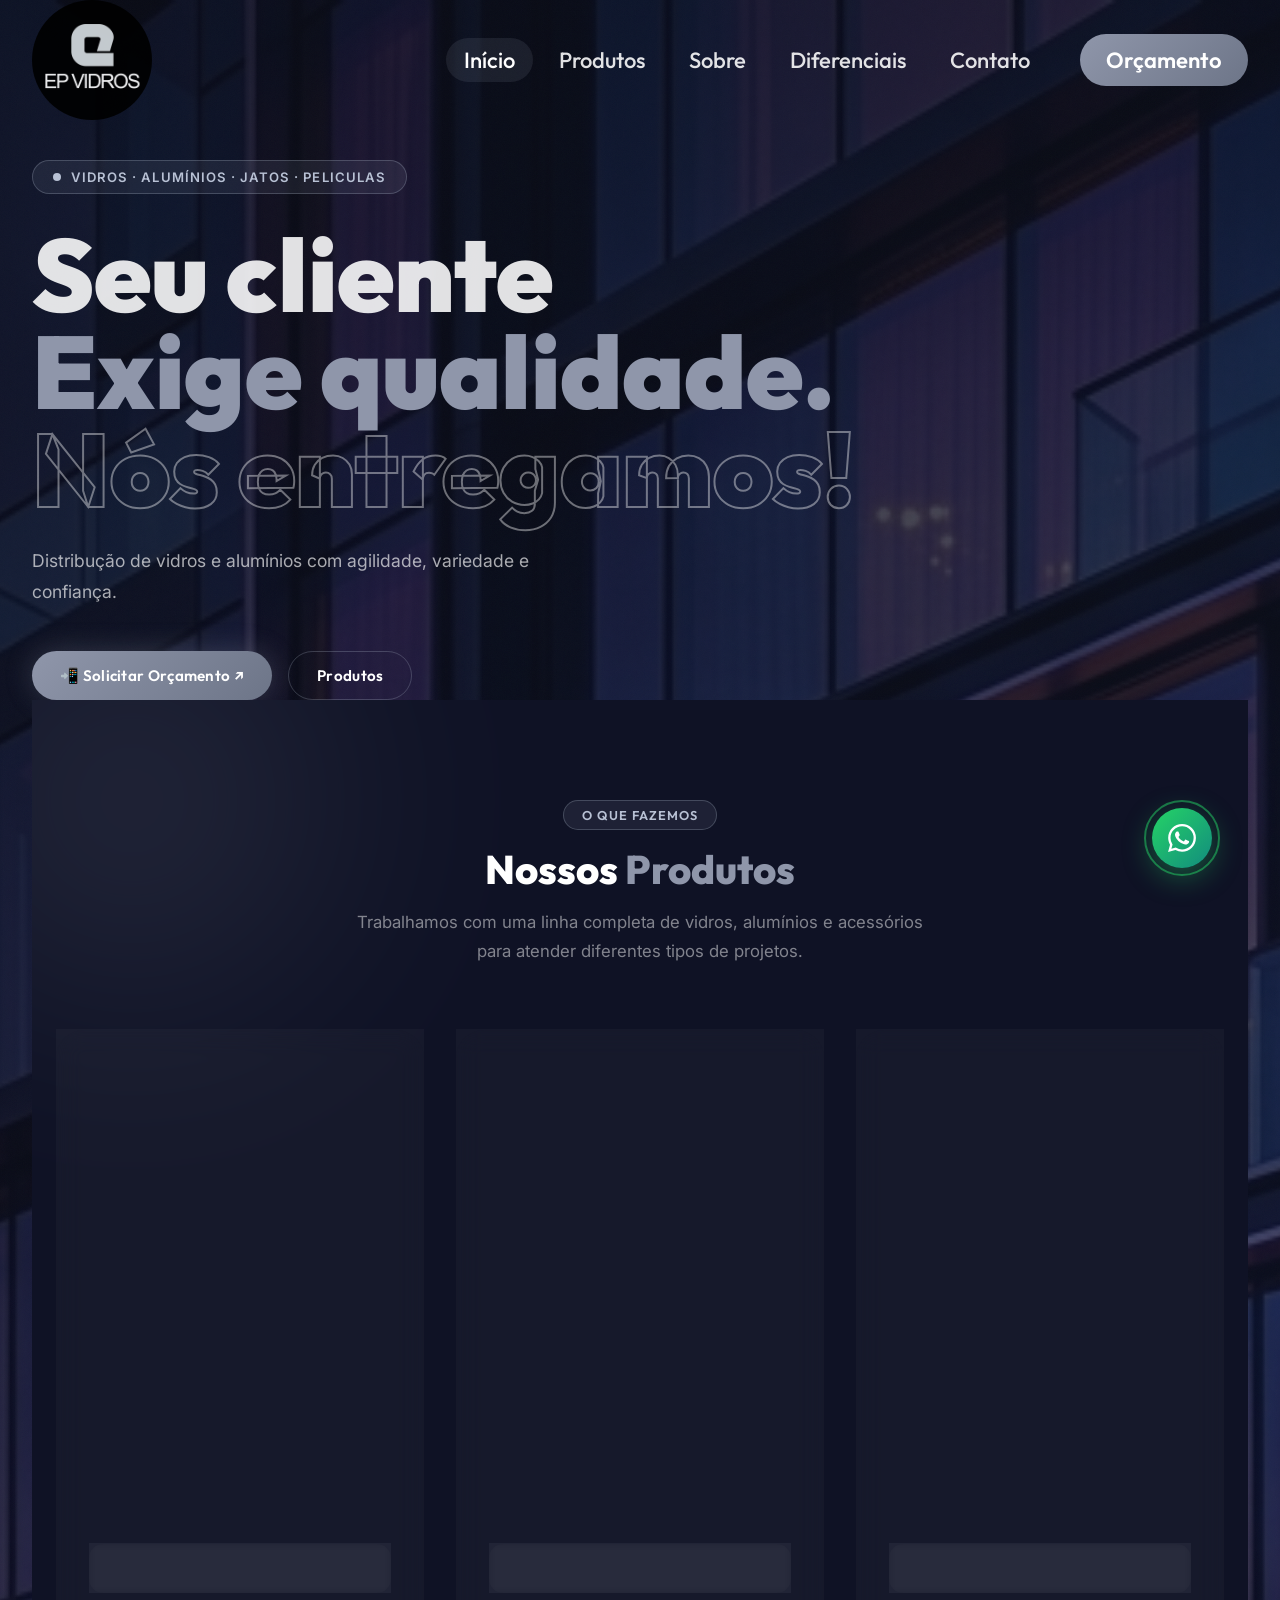
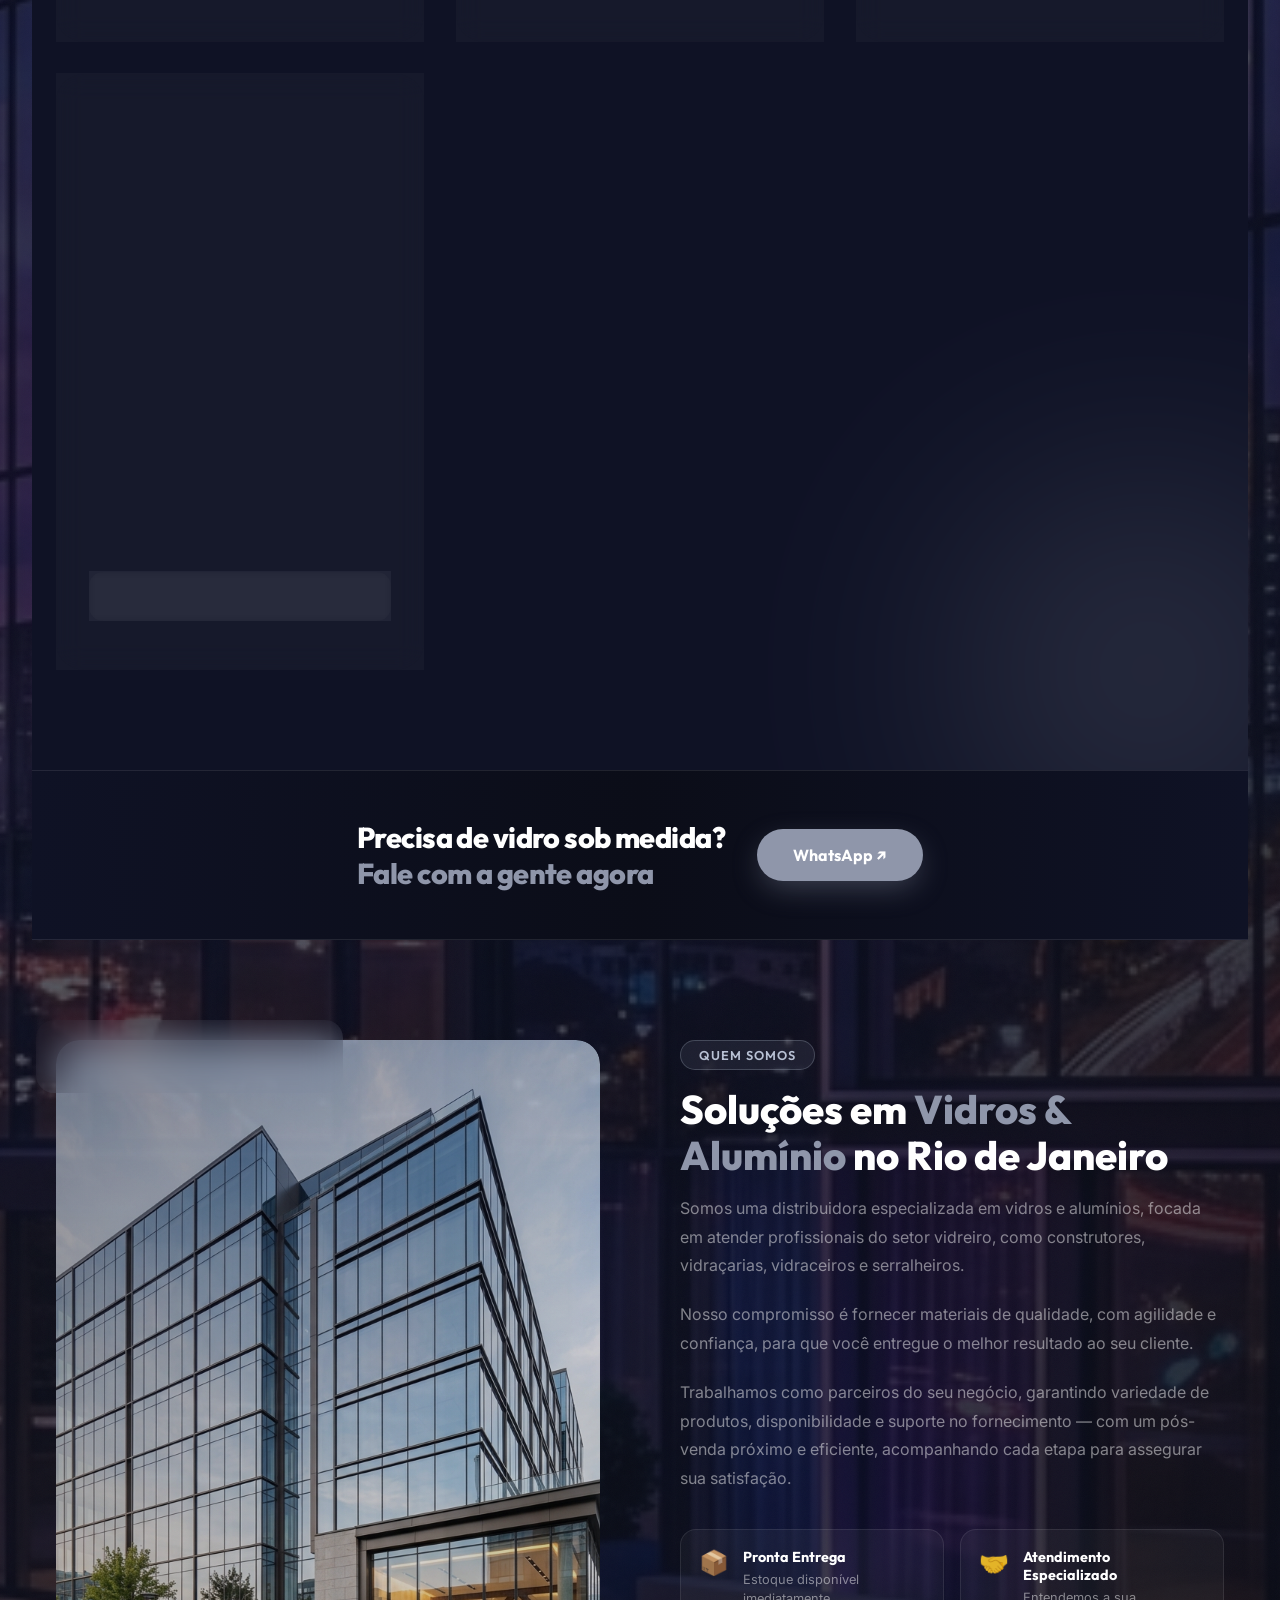
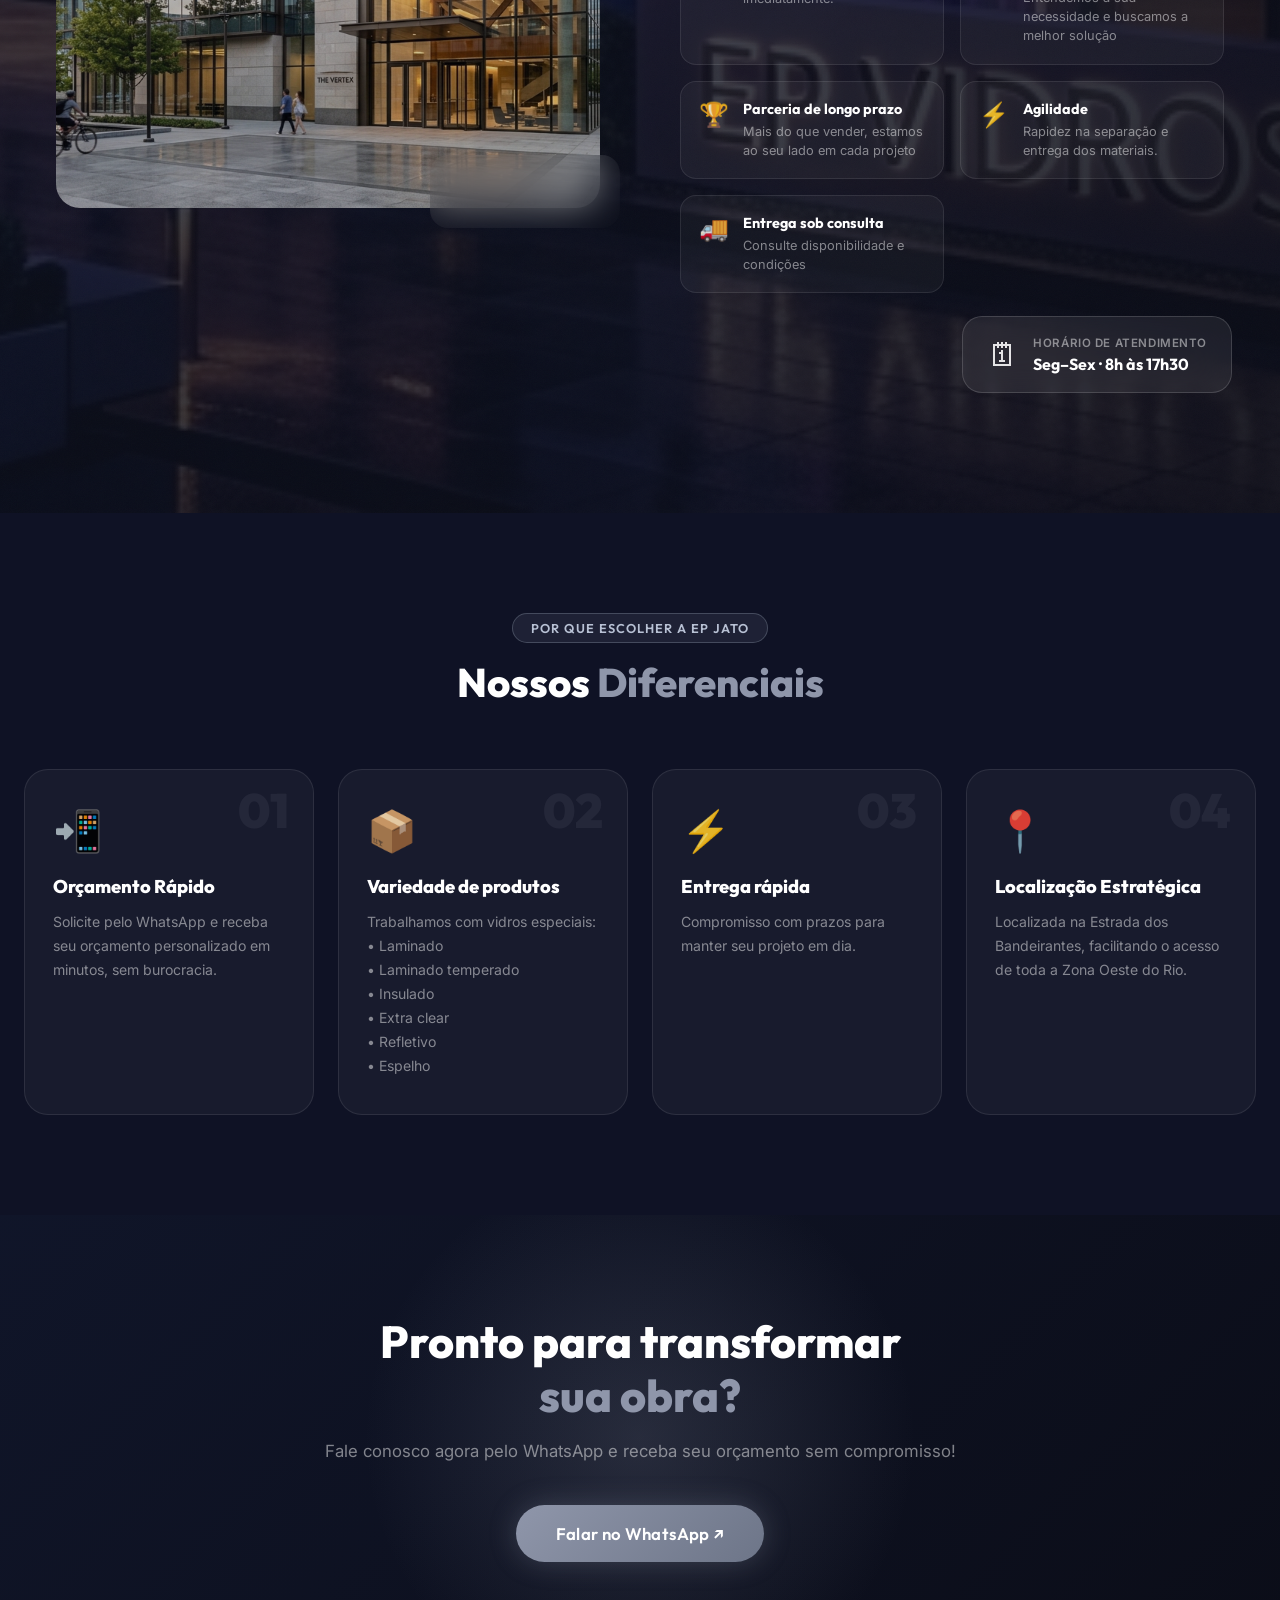
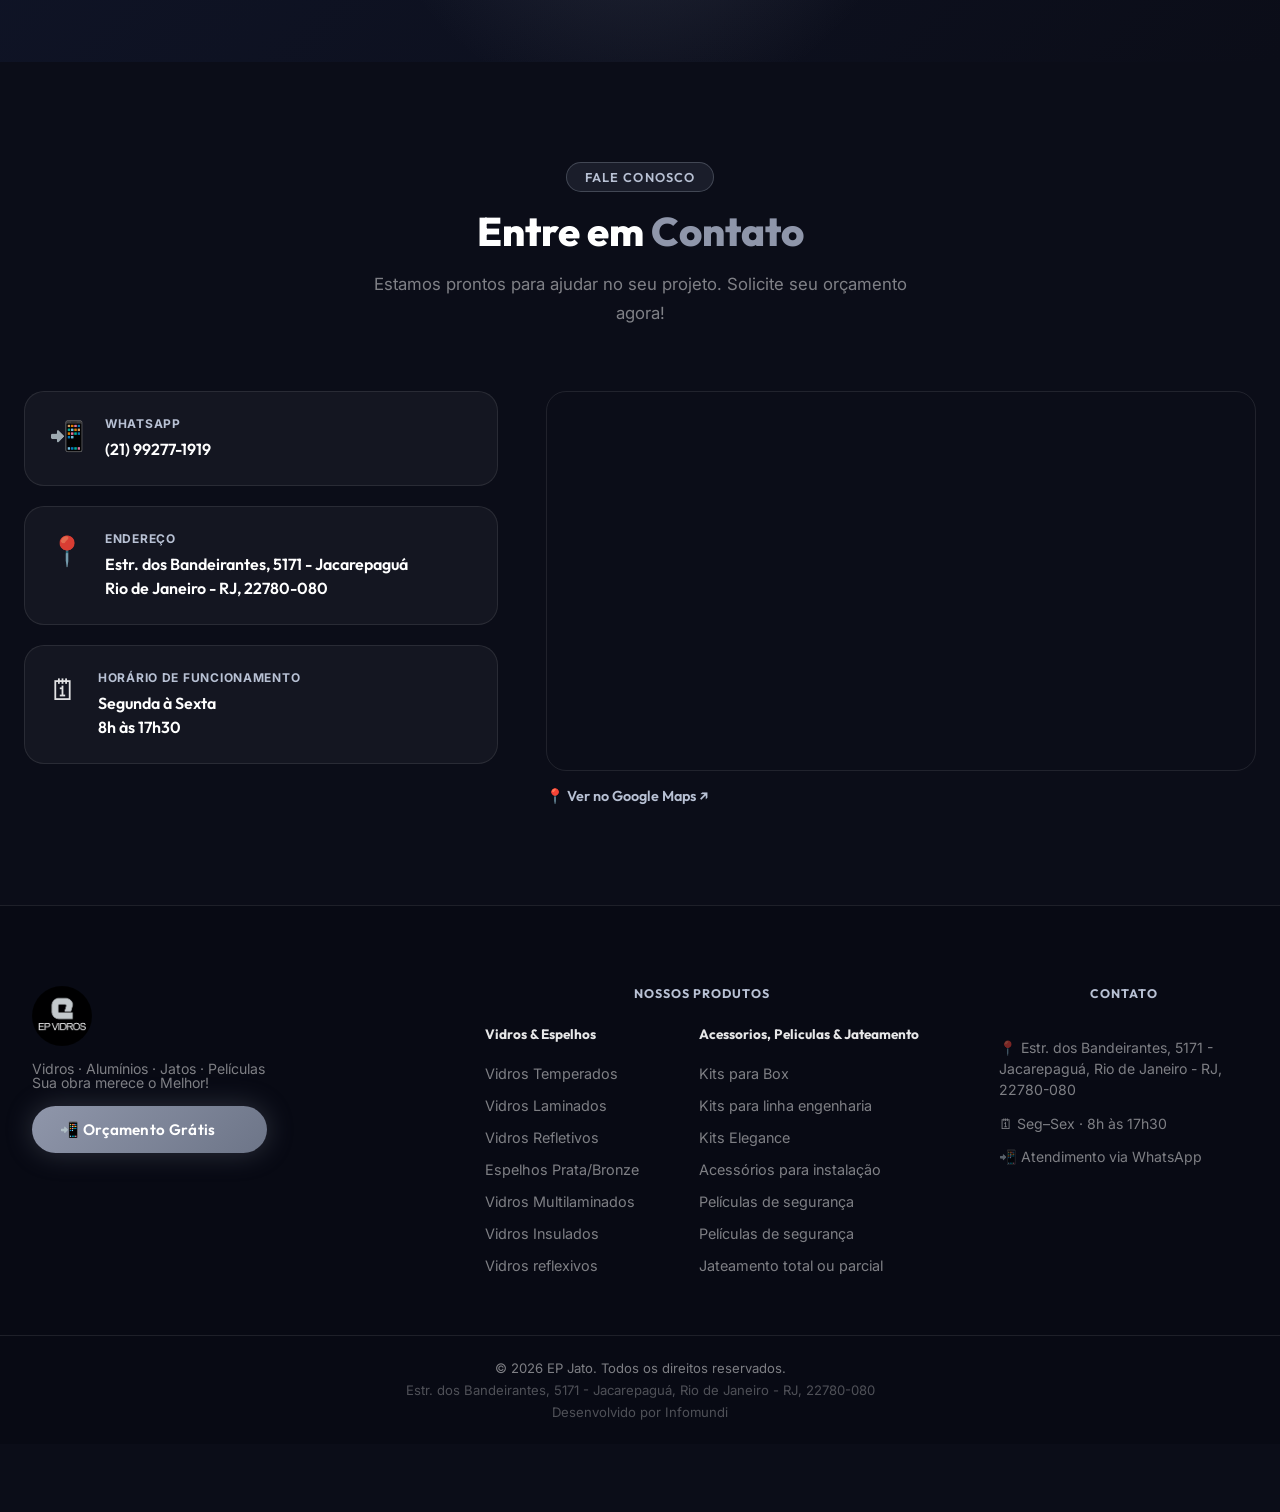
==== commit 46771996: "Update index.html" ====
--- a/index.html
+++ b/index.html
@@ -94,8 +94,6 @@
         <p class="float-card__label">Horário de Atendimento</p>
         <p class="float-card__value">Seg–Sex · 8h às 17h30</p>
       </div>
-    </div>
-
     </div>
   <!-- ========== SERVIÇOS ========== -->
   <section class="section services" id="servicos">
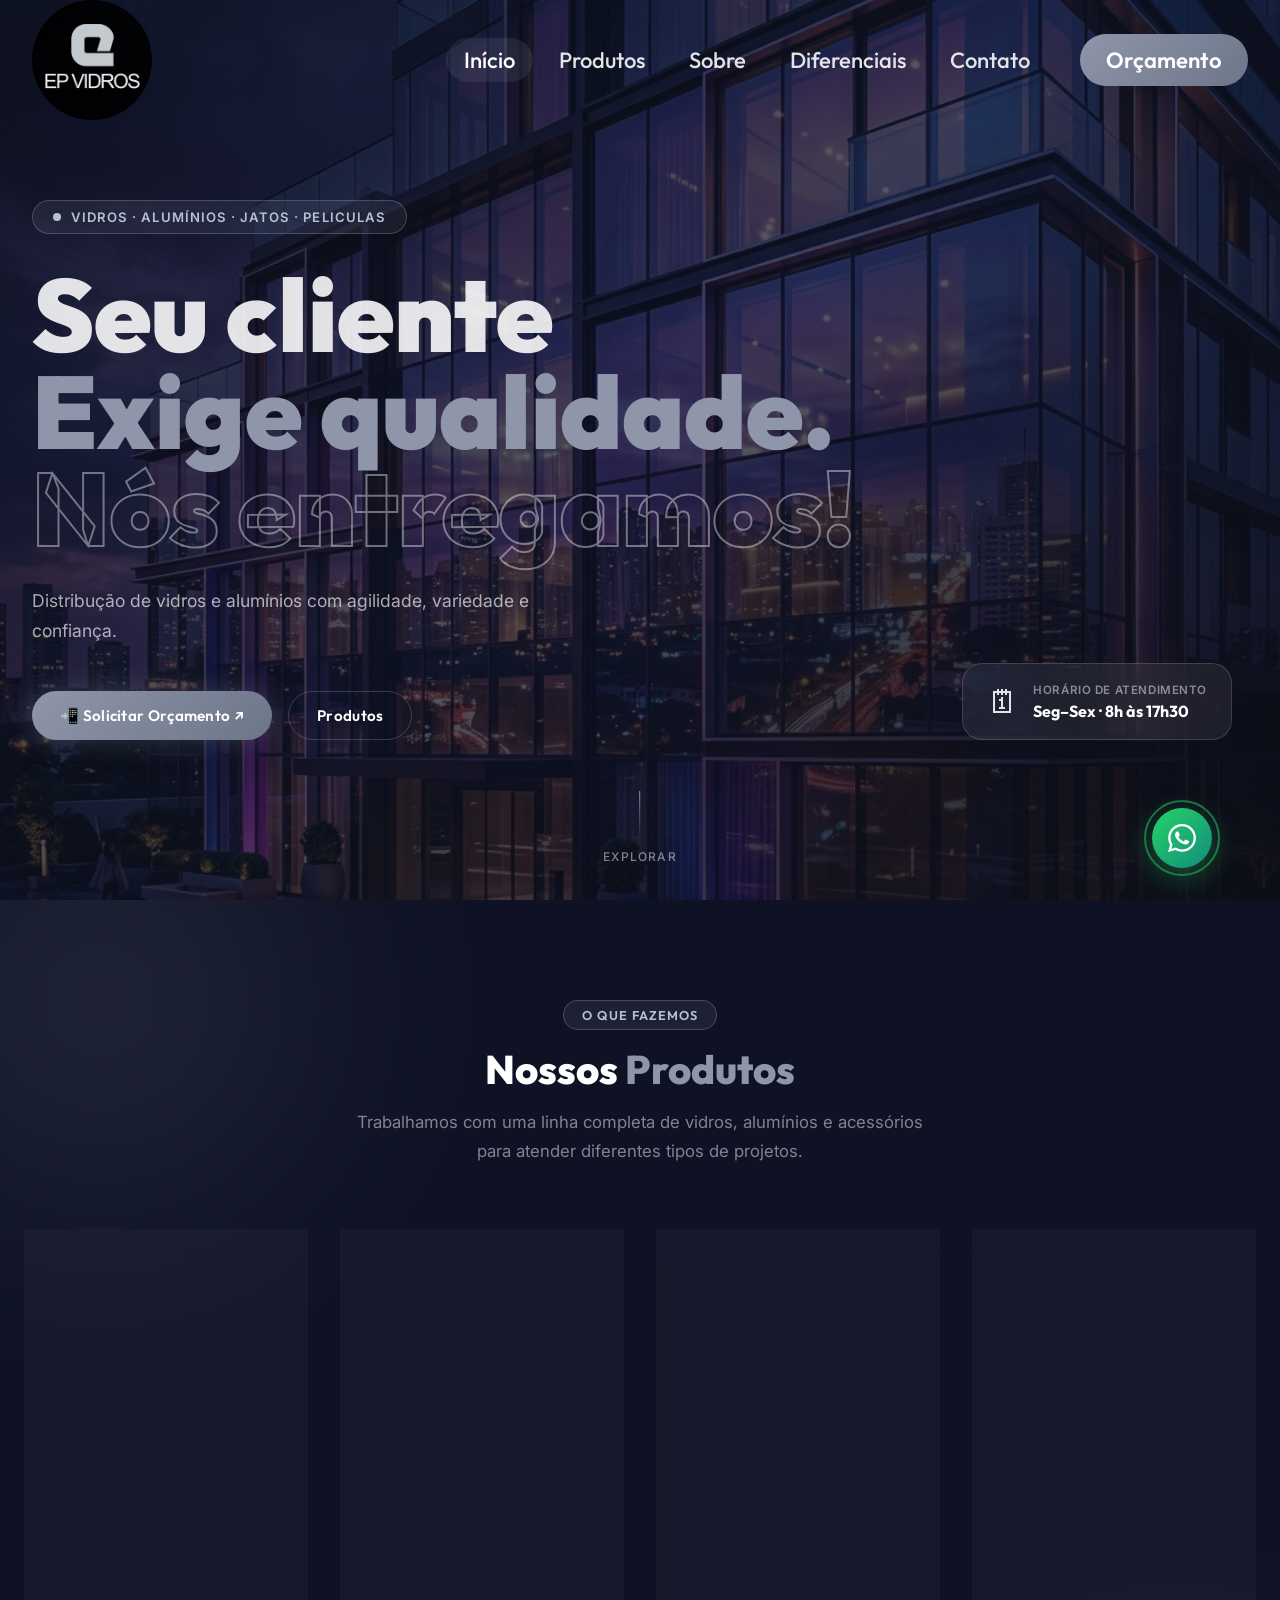
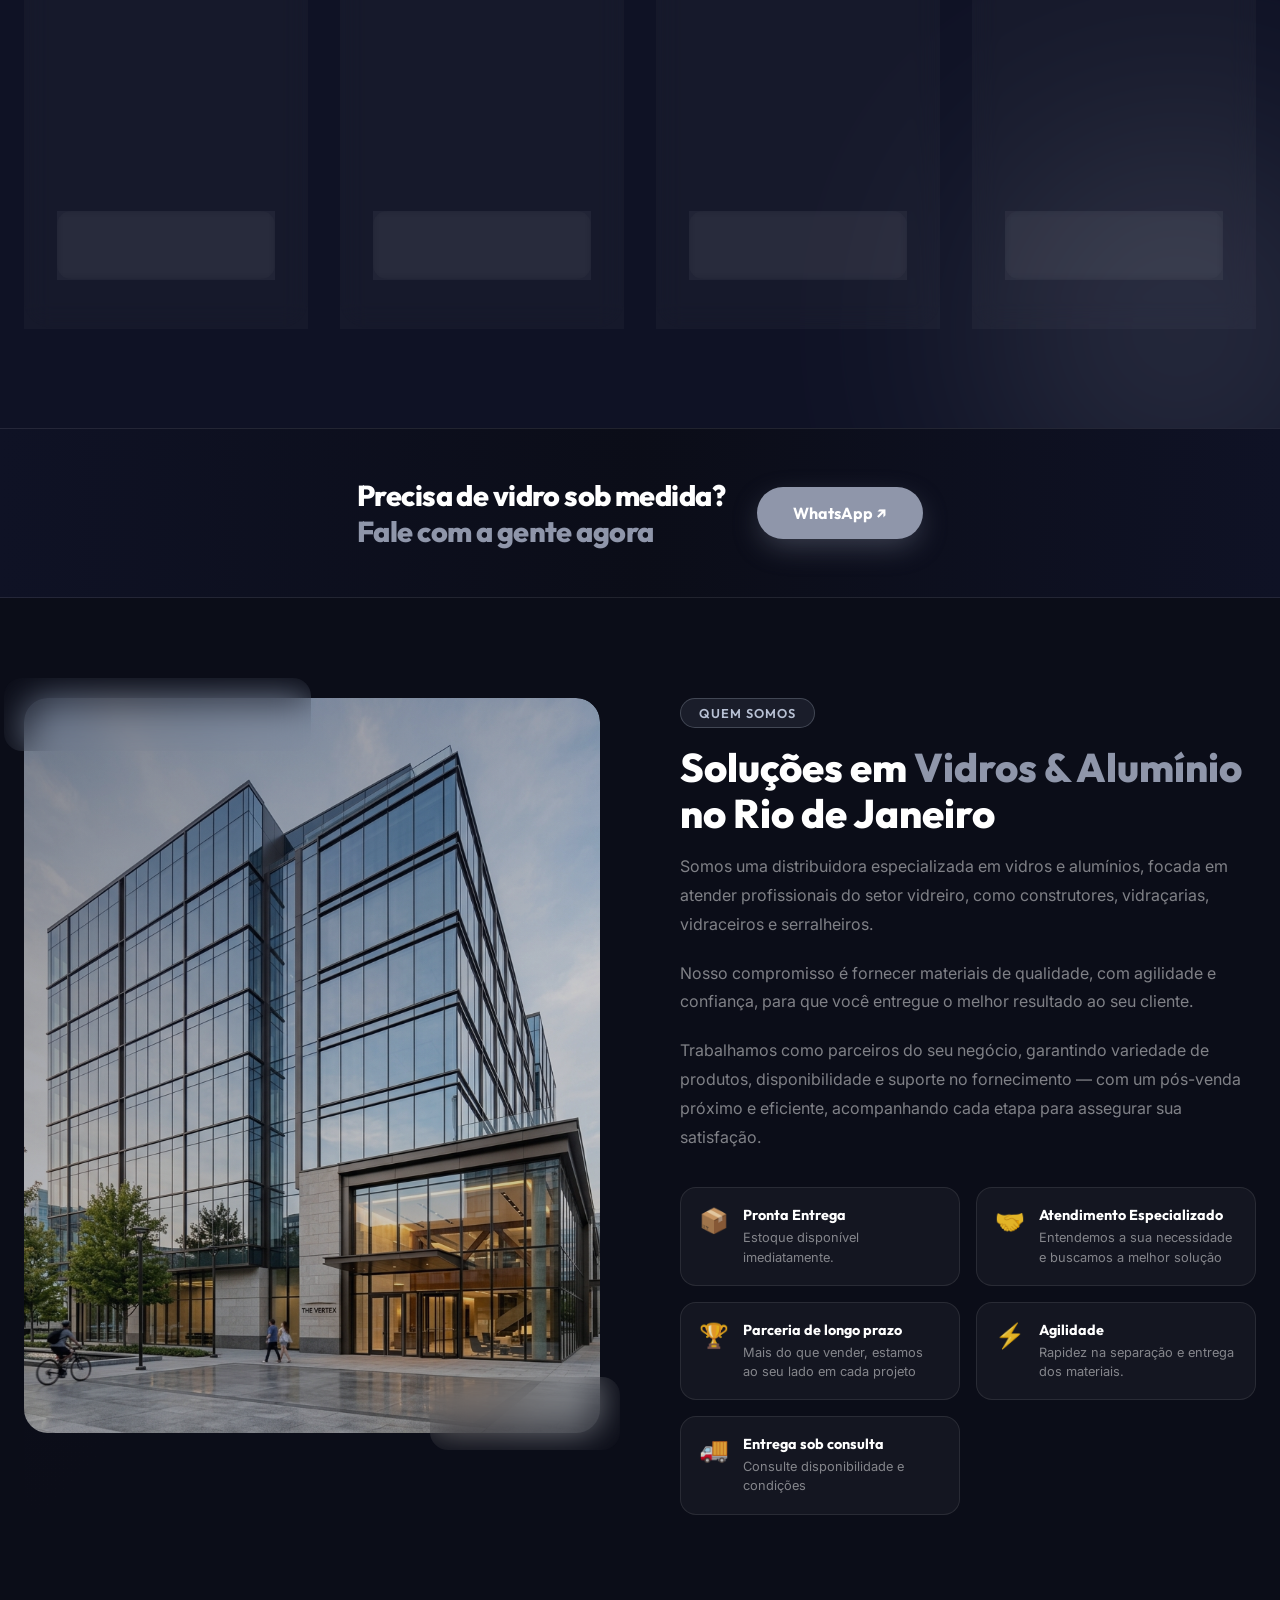
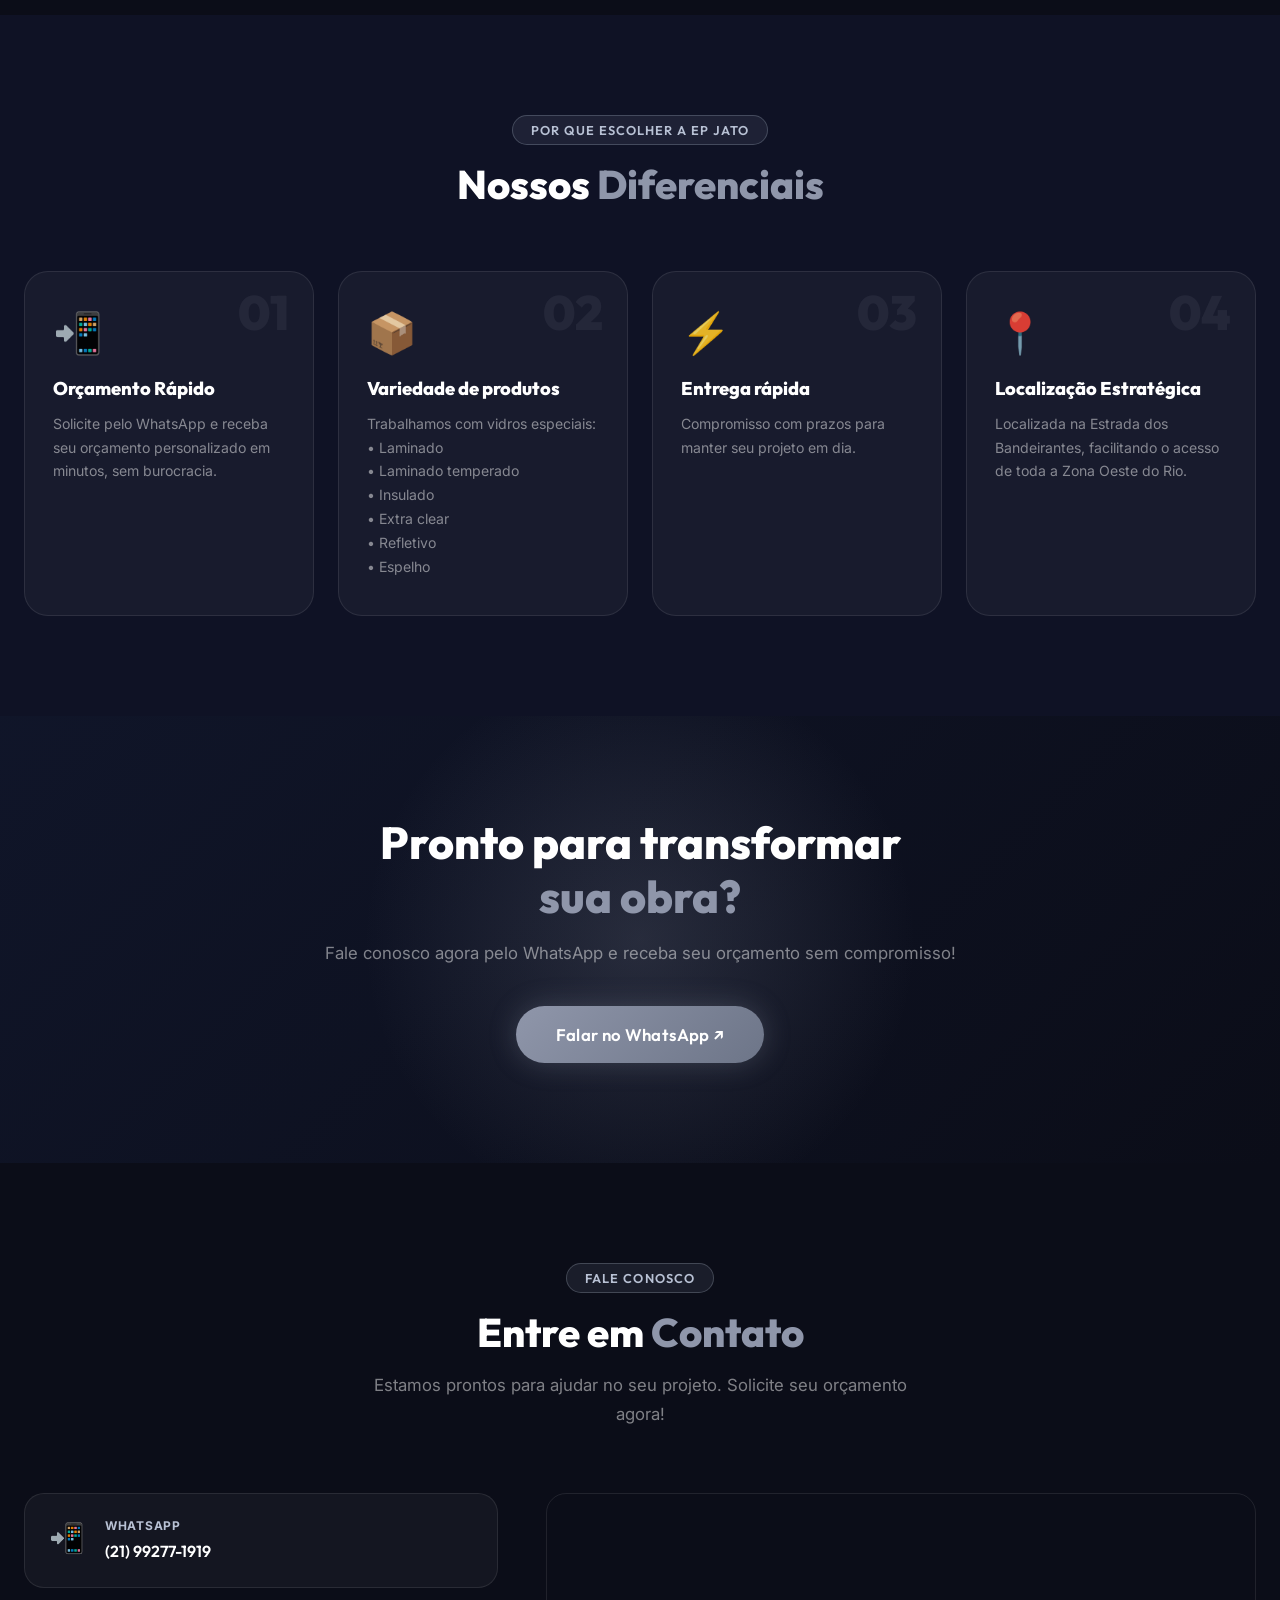
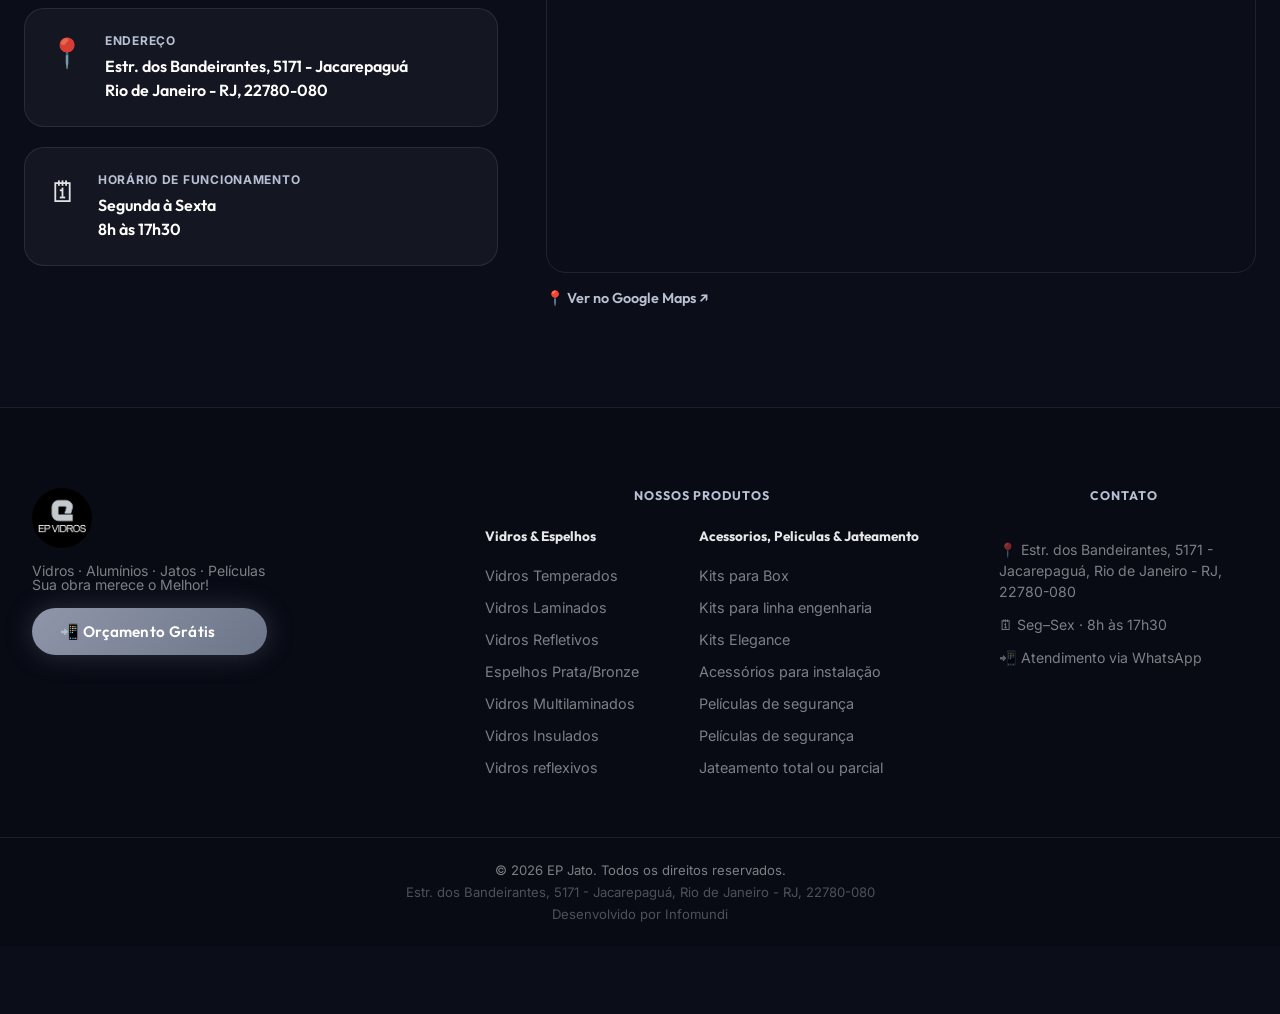
==== commit 84193efa: "Add files via upload" ====
--- a/index.html
+++ b/index.html
@@ -95,6 +95,15 @@
         <p class="float-card__value">Seg–Sex · 8h às 17h30</p>
       </div>
     </div>
+
+    </div>
+
+    <!-- Scroll indicator -->
+    <div class="scroll-indicator" id="scroll-indicator" aria-hidden="true">
+      <div class="scroll-indicator__line"></div>
+      <span>Explorar</span>
+    </div>
+  </section>
   <!-- ========== SERVIÇOS ========== -->
   <section class="section services" id="servicos">
     <div class="section-container">
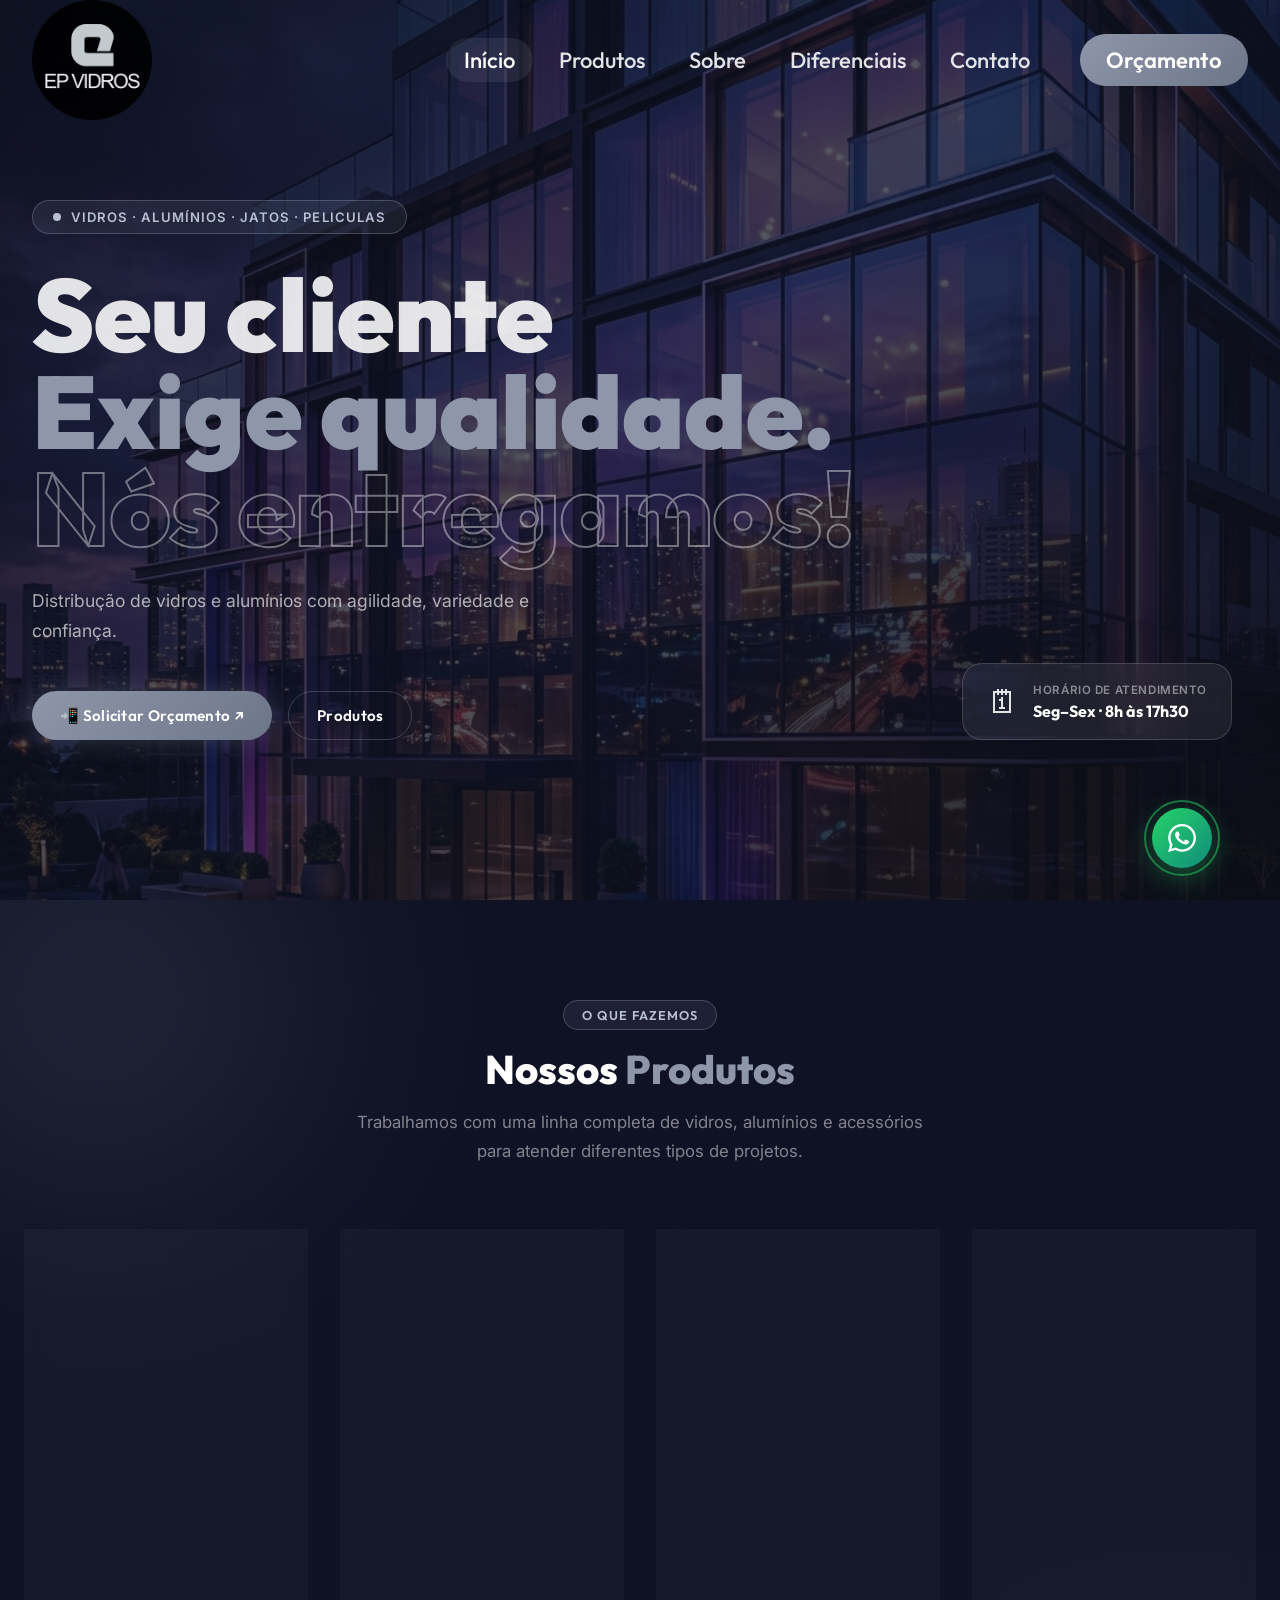
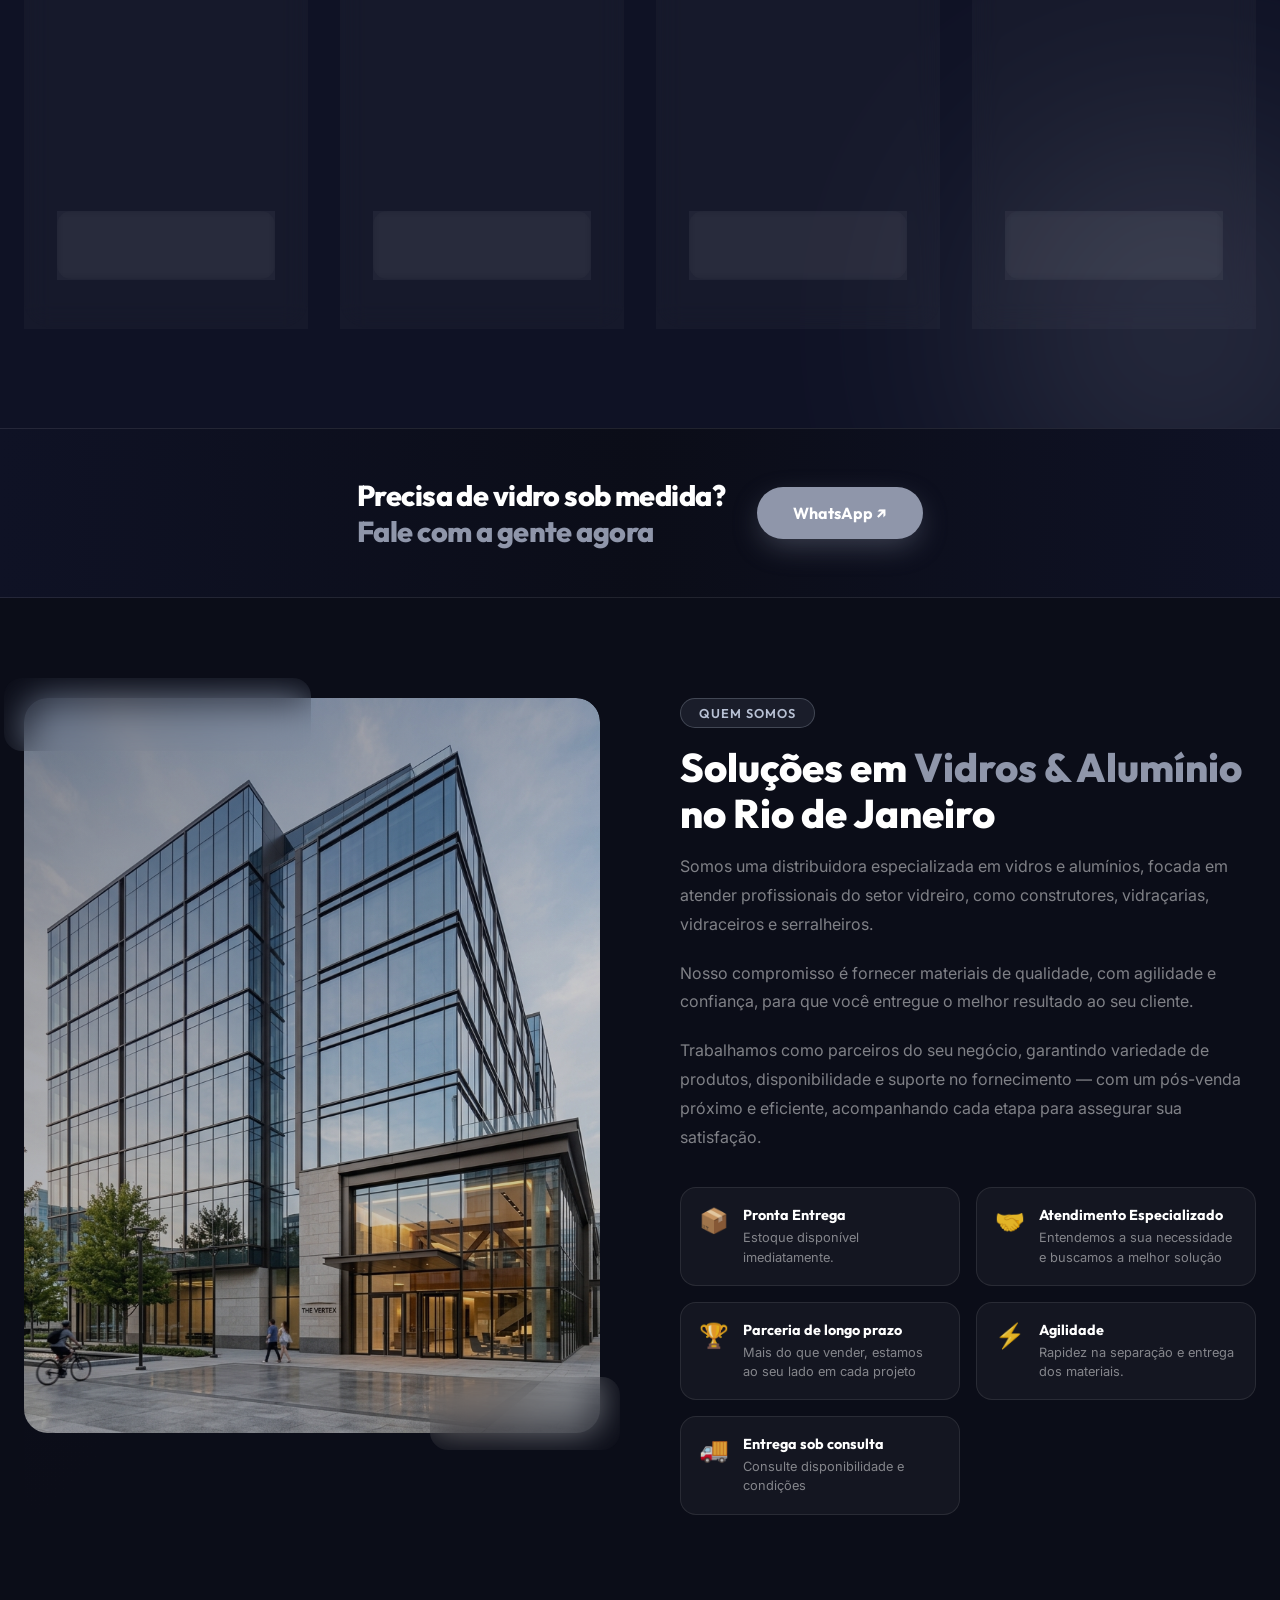
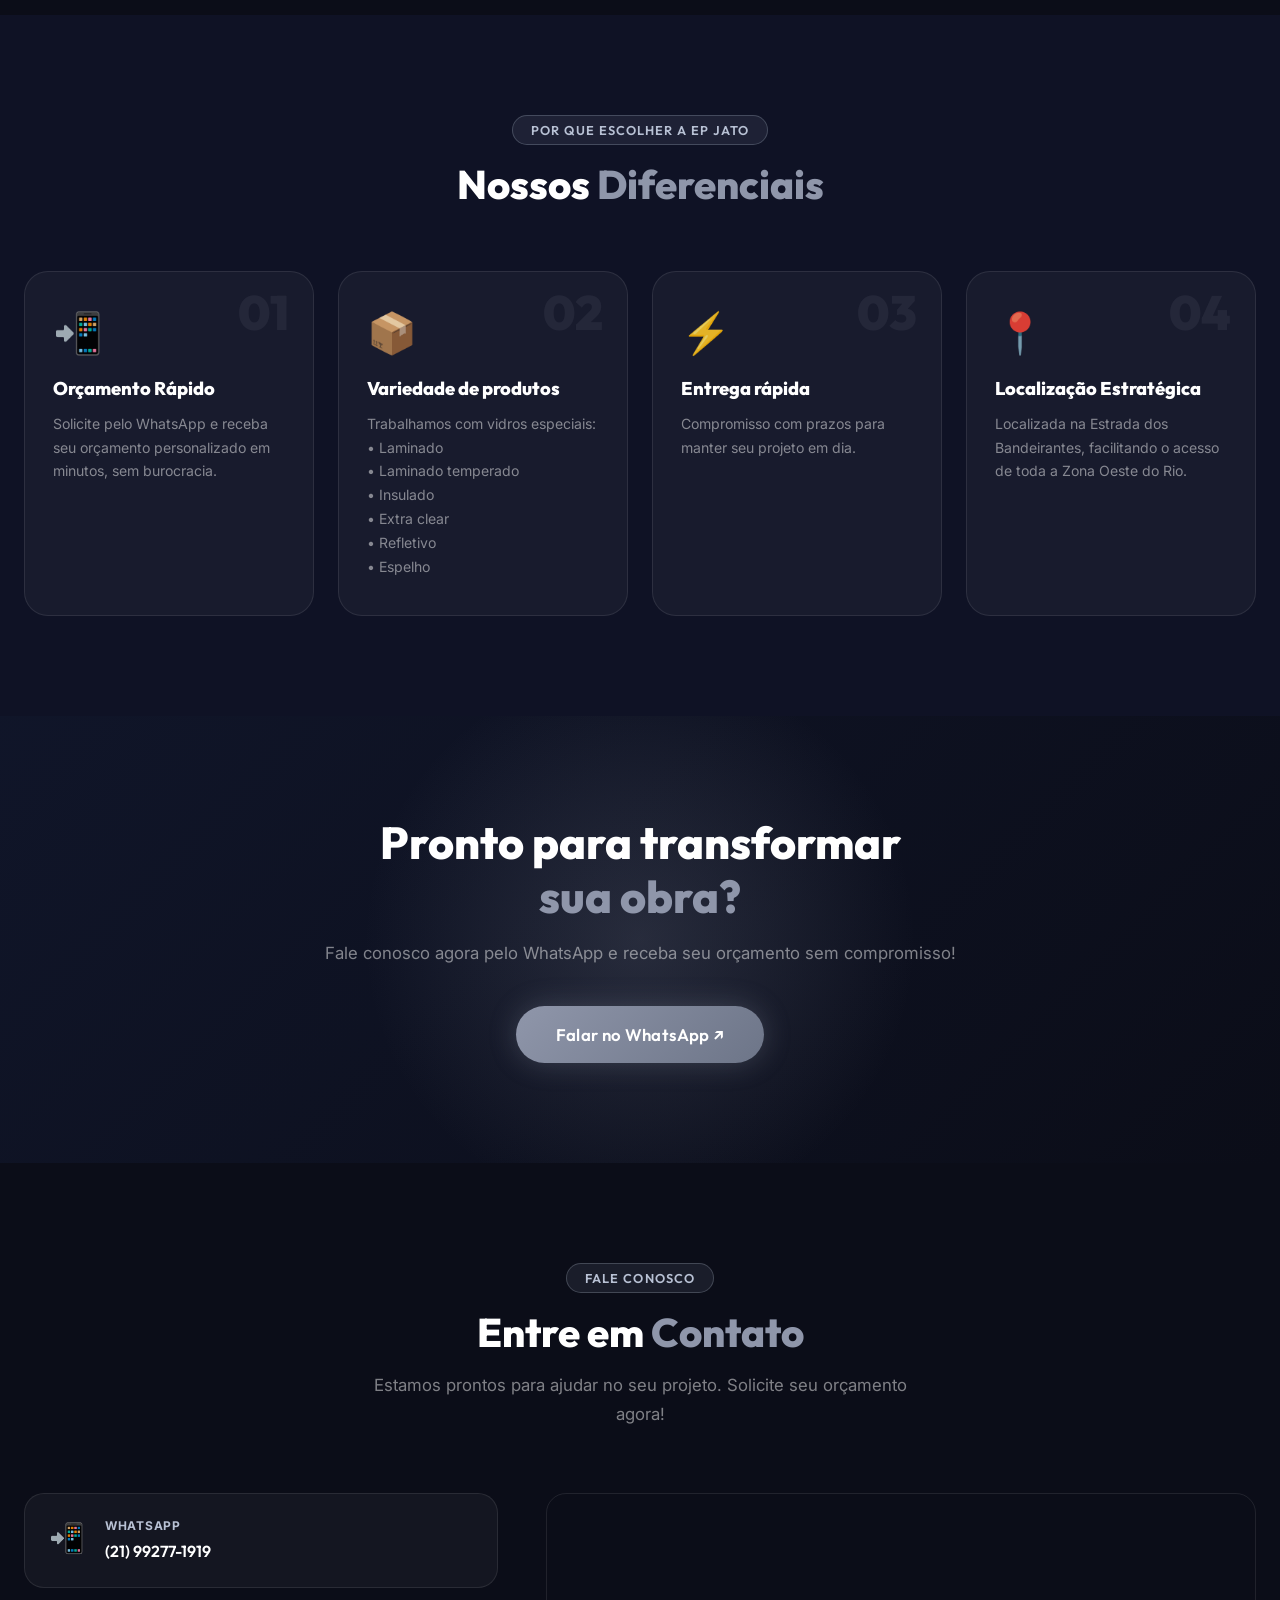
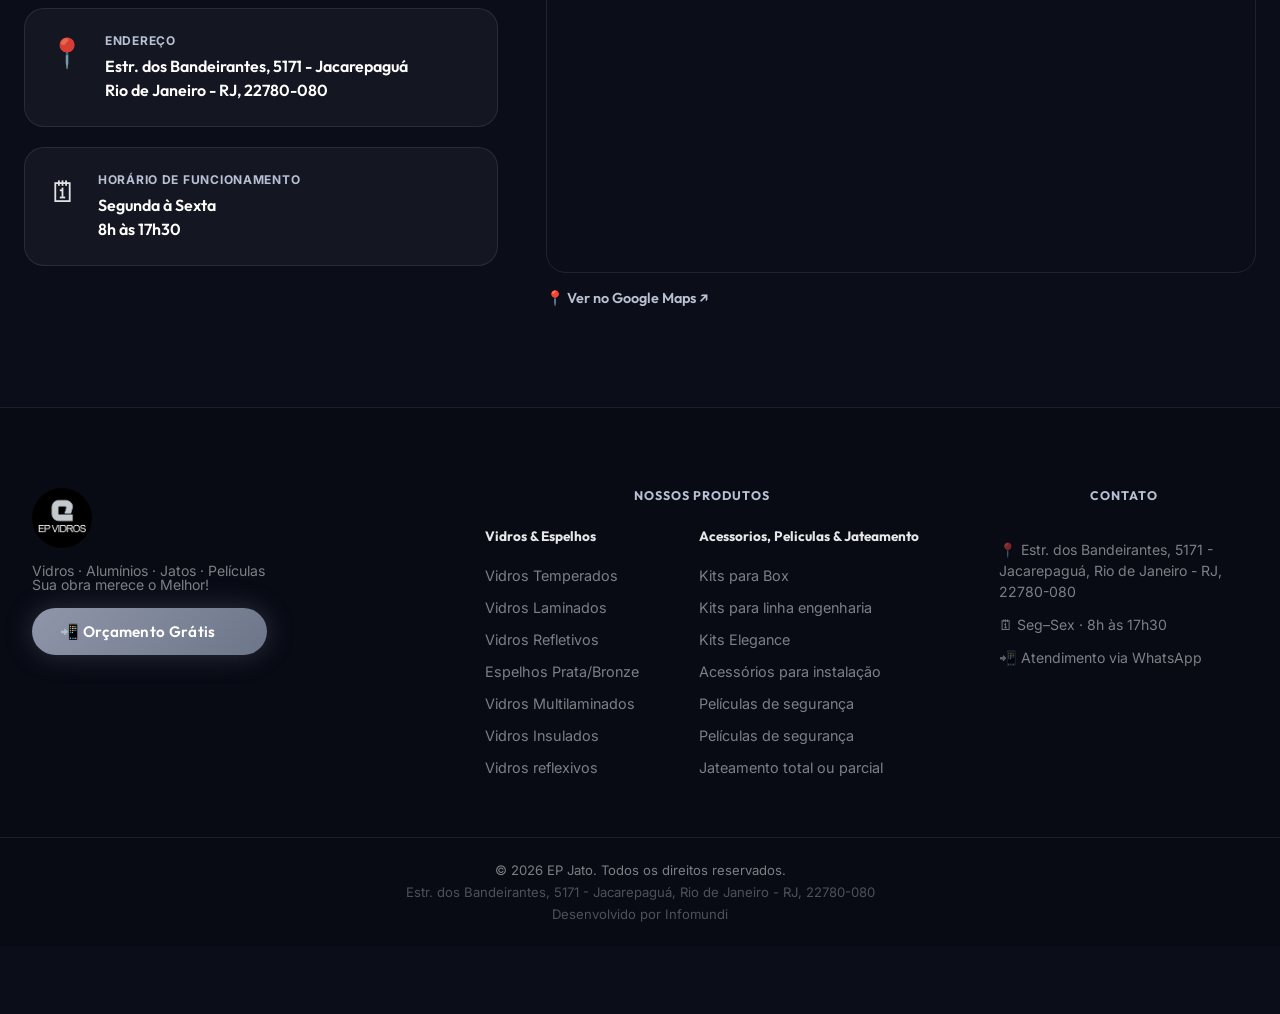
==== commit bfd2114b: "Update index.html" ====
--- a/index.html
+++ b/index.html
@@ -96,12 +96,6 @@
       </div>
     </div>
 
-    </div>
-
-    <!-- Scroll indicator -->
-    <div class="scroll-indicator" id="scroll-indicator" aria-hidden="true">
-      <div class="scroll-indicator__line"></div>
-      <span>Explorar</span>
     </div>
   </section>
   <!-- ========== SERVIÇOS ========== -->
